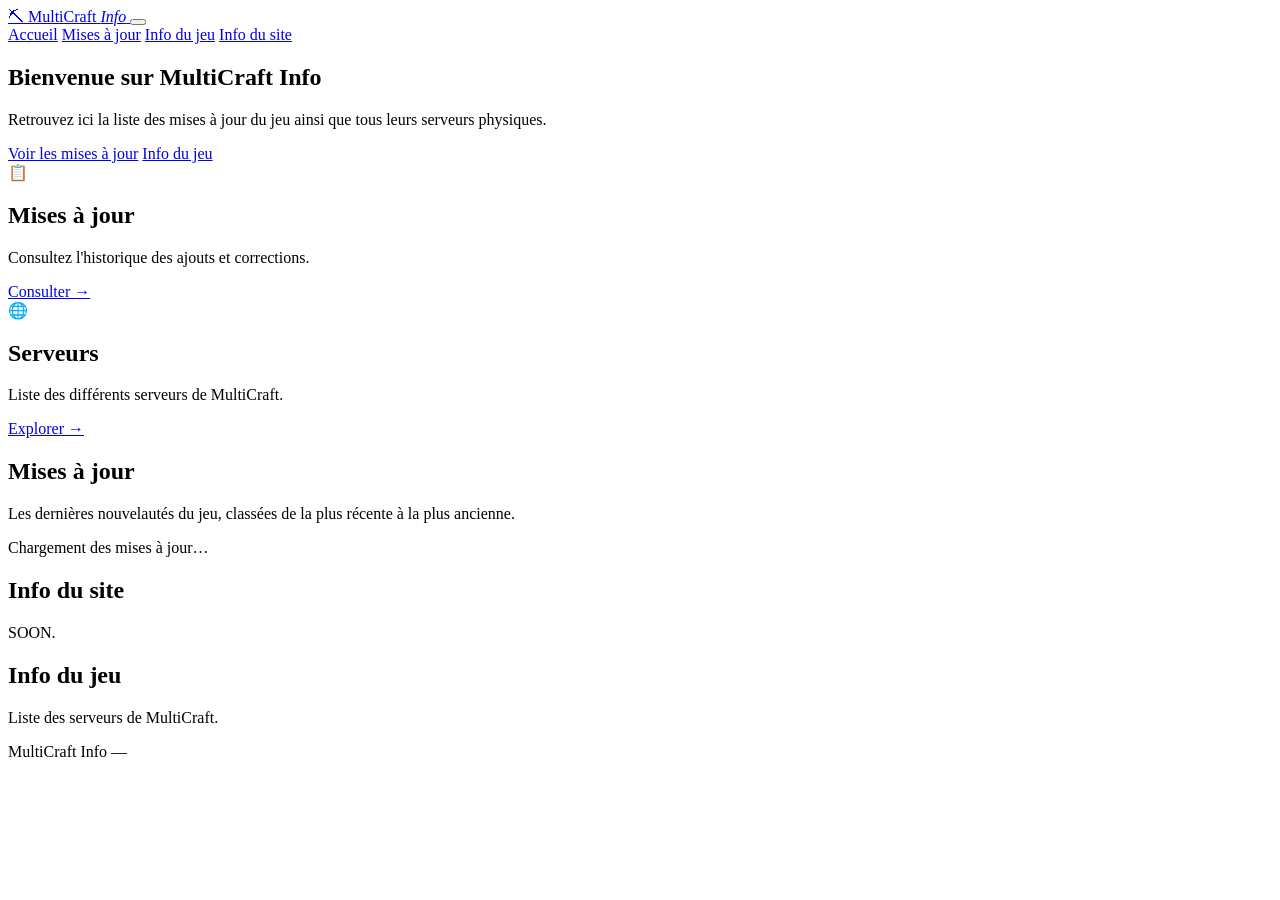
==== index.html @ 86af1c66 "Update index.html with new content and structure" ====
<!DOCTYPE html>
<html lang="fr">
<head>
  <meta charset="UTF-8">
  <meta name="viewport" content="width=device-width, initial-scale=1.0">
  <meta name="description" content="MultiCraft Info — Actualités, mises à jour et informations sur les serveurs MultiCraft.">
  <title>MultiCraft Info</title>
  <link rel="stylesheet" href="style.css">
</head>
<body>
  <div id="cursor-halo" aria-hidden="true"></div>
  <div class="grid-bg" aria-hidden="true"></div>

  <header class="site-header">
    <div class="header-inner">
      <a href="#accueil" class="logo" data-nav="accueil">
        <span class="logo-icon">⛏</span>
        <span class="logo-text">MultiCraft <em>Info</em></span>
      </a>
      <button class="nav-toggle" aria-label="Ouvrir le menu" aria-expanded="false">
        <span></span>
        <span></span>
        <span></span>
      </button>
      <nav class="main-nav">
        <a href="#accueil" class="nav-link active" data-nav="accueil">Accueil</a>
        <a href="#mises-a-jour" class="nav-link" data-nav="mises-a-jour">Mises à jour</a>
        <a href="#info-du-jeu" class="nav-link" data-nav="info-du-jeu">Info du jeu</a>
        <a href="#info-du-site" class="nav-link" data-nav="info-du-jeu">Info du site</a>
      </nav>
    </div>
  </header>

  <main id="app">
    <!-- Accueil -->
    <section id="page-accueil" class="page active">
      <div class="hero">
        <h1>Bienvenue sur <span class="gradient-text">MultiCraft Info</span></h1>
        <p class="hero-subtitle">
         Retrouvez ici la liste des mises à jour du jeu ainsi que tous leurs serveurs physiques.
        </p>
        <div class="hero-actions">
          <a href="#mises-a-jour" class="btn btn-primary" data-nav="mises-a-jour">Voir les mises à jour</a>
          <a href="#info-du-jeu" class="btn btn-ghost" data-nav="info-du-jeu">Info du jeu</a>
        </div>
      </div>

      <div class="cards-grid">
        <article class="info-card">
          <div class="card-icon">📋</div>
          <h2>Mises à jour</h2>
          <p>Consultez l'historique des ajouts et corrections.</p>
          <a href="#mises-a-jour" class="card-link" data-nav="mises-a-jour">Consulter →</a>
        </article>
        <article class="info-card">
          <div class="card-icon">🌐</div>
          <h2>Serveurs</h2>
          <p>Liste des différents serveurs de MultiCraft.</p>
          <a href="#info-du-jeu" class="card-link" data-nav="info-du-jeu">Explorer →</a>
        </article>
      </div>
    </section>

    <!-- Mises à jour -->
    <section id="page-mises-a-jour" class="page">
      <div class="page-header">
        <h1>Mises à jour</h1>
        <p>Les dernières nouvelautés du jeu, classées de la plus récente à la plus ancienne.</p>
      </div>
      <div id="updates-container" class="updates-list">
        <div class="loading-state">
          <div class="spinner"></div>
          <p>Chargement des mises à jour…</p>
        </div>
      </div>
    </section>

   <!-- Info du site -->
    <section id="page-info-du-site" class="page">
      <div class="page-header">
        <h1>Info du site</h1>
        <p>SOON.</p>
      </div>
      <div id="datacenters-container" class="datacenters-grid"></div>
    </section>

    <!-- Info du jeu -->
    <section id="page-info-du-jeu" class="page">
      <div class="page-header">
        <h1>Info du jeu</h1>
        <p>Liste des serveurs de MultiCraft.</p>
      </div>
      <div id="datacenters-container" class="datacenters-grid"></div>
    </section>
  </main>

  <footer class="site-footer">
    <p>MultiCraft Info — <span id="footer-year"></span></p>
  </footer>

  <script src="script.js"></script>
</body>
</html>
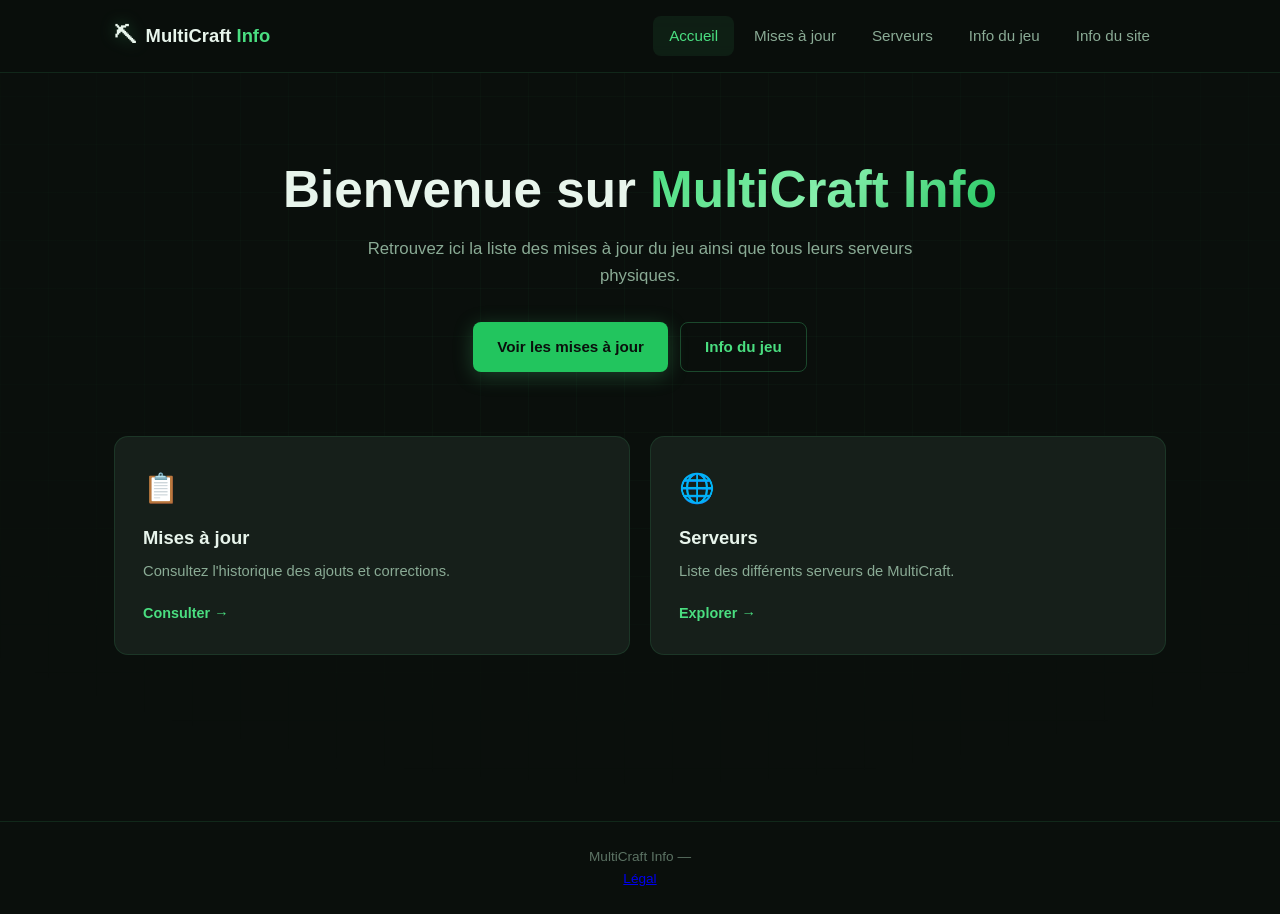
==== commit 43a04fcd: "Update index.html" ====
--- a/index.html
+++ b/index.html
@@ -1,12 +1,15 @@
 <!DOCTYPE html>
 <html lang="fr">
+
 <head>
   <meta charset="UTF-8">
   <meta name="viewport" content="width=device-width, initial-scale=1.0">
-  <meta name="description" content="MultiCraft Info — Actualités, mises à jour et informations sur les serveurs MultiCraft.">
+  <meta name="description"
+    content="MultiCraft Info — Actualités, mises à jour et informations sur les serveurs MultiCraft.">
   <title>MultiCraft Info</title>
   <link rel="stylesheet" href="style.css">
 </head>
+
 <body>
   <div id="cursor-halo" aria-hidden="true"></div>
   <div class="grid-bg" aria-hidden="true"></div>
@@ -25,8 +28,9 @@
       <nav class="main-nav">
         <a href="#accueil" class="nav-link active" data-nav="accueil">Accueil</a>
         <a href="#mises-a-jour" class="nav-link" data-nav="mises-a-jour">Mises à jour</a>
+        <a href="#serveurs" class="nav-link" data-nav="serveurs">Serveurs</a>
         <a href="#info-du-jeu" class="nav-link" data-nav="info-du-jeu">Info du jeu</a>
-        <a href="#info-du-site" class="nav-link" data-nav="info-du-jeu">Info du site</a>
+        <a href="#info-du-site" class="nav-link" data-nav="info-du-site">Info du site</a>
       </nav>
     </div>
   </header>
@@ -37,7 +41,7 @@
       <div class="hero">
         <h1>Bienvenue sur <span class="gradient-text">MultiCraft Info</span></h1>
         <p class="hero-subtitle">
-         Retrouvez ici la liste des mises à jour du jeu ainsi que tous leurs serveurs physiques.
+          Retrouvez ici la liste des mises à jour du jeu ainsi que tous leurs serveurs physiques.
         </p>
         <div class="hero-actions">
           <a href="#mises-a-jour" class="btn btn-primary" data-nav="mises-a-jour">Voir les mises à jour</a>
@@ -56,7 +60,7 @@
           <div class="card-icon">🌐</div>
           <h2>Serveurs</h2>
           <p>Liste des différents serveurs de MultiCraft.</p>
-          <a href="#info-du-jeu" class="card-link" data-nav="info-du-jeu">Explorer →</a>
+          <a href="#serveurs" class="card-link" data-nav="serveurs">Explorer →</a>
         </article>
       </div>
     </section>
@@ -65,7 +69,7 @@
     <section id="page-mises-a-jour" class="page">
       <div class="page-header">
         <h1>Mises à jour</h1>
-        <p>Les dernières nouvelautés du jeu, classées de la plus récente à la plus ancienne.</p>
+        <p>Les dernières nouveautés du jeu, classées de la plus récente à la plus ancienne.</p>
       </div>
       <div id="updates-container" class="updates-list">
         <div class="loading-state">
@@ -75,20 +79,62 @@
       </div>
     </section>
 
-   <!-- Info du site -->
+    <!-- Serveurs -->
+    <section id="page-serveurs" class="page">
+      <div class="page-header">
+        <h1>Serveurs</h1>
+        <p>Liste des serveurs en direct. Trouvez un serveur et rejoignez-le en un clic.</p>
+      </div>
+
+      <div class="servers-toolbar">
+        <label class="search-bar" for="server-search">
+          <span class="search-icon" aria-hidden="true">🔍</span>
+          <input type="search" id="server-search" placeholder="Rechercher un serveur…"
+            aria-label="Rechercher un serveur">
+        </label>
+
+        <!-- Filtres -->
+        <div class="filters-group">
+          <select id="sort-players" class="filter-select" aria-label="Trier par nombre de joueurs">
+            <option value="desc">Joueurs ↓</option>
+            <option value="asc">Joueurs ↑</option>
+          </select>
+
+          <select id="filter-country" class="filter-select" aria-label="Filtrer par pays">
+            <option value="all">🌍 Tous les pays</option>
+          </select>
+        </div>
+
+        <span id="servers-count" class="servers-count"></span>
+      </div>
+
+      <div id="servers-container" class="servers-grid">
+        <div class="loading-state">
+          <div class="spinner"></div>
+          <p>Chargement des serveurs…</p>
+        </div>
+      </div>
+    </section>
+
+    <!-- Info du site -->
     <section id="page-info-du-site" class="page">
       <div class="page-header">
         <h1>Info du site</h1>
-        <p>SOON.</p>
-      </div>
-      <div id="datacenters-container" class="datacenters-grid"></div>
+        <div class="info-site-content">
+          <p>Ce site web a été créé par <a href="https://github.com/NattMath22">Aurelmattnath</a> et <a
+              href="https://github.com/lulu76450">Lucas76</a>.</p>
+          <p>Le code source du site est disponible <a href="https://github.com/NattMath22/multicraft-info">ici</a>.</p>
+          <p>Nous ne sommes pas affiliés à MultiCraft</p>
+          <p>Version 1.0</p>
+        </div>
+      </div>
     </section>
 
     <!-- Info du jeu -->
     <section id="page-info-du-jeu" class="page">
       <div class="page-header">
         <h1>Info du jeu</h1>
-        <p>Liste des serveurs de MultiCraft.</p>
+        <p>Liste des serveurs physiques de MultiCraft.</p>
       </div>
       <div id="datacenters-container" class="datacenters-grid"></div>
     </section>
@@ -96,8 +142,62 @@
 
   <footer class="site-footer">
     <p>MultiCraft Info — <span id="footer-year"></span></p>
+    <a href="https://www.multicraft-info.netlify.app/legal.html">Légal</a>
   </footer>
 
+  <!-- Pop-up code d'invitation -->
+  <div id="server-modal" class="modal-overlay" hidden>
+    <div class="modal-box" role="dialog" aria-modal="true" aria-labelledby="modal-server-name">
+      <button type="button" class="modal-close" id="modal-close-btn" aria-label="Fermer">✕</button>
+      <p class="modal-eyebrow">Informations du serveur</p>
+      <h2 id="modal-server-name">Serveur</h2>
+
+      <!-- Conteneur pour les détails -->
+      <div class="modal-body">
+        <!-- Rempli dynamiquement par JavaScript -->
+      </div>
+
+      <p class="modal-label">Code d'invitation</p>
+      <div class="modal-code-row">
+        <code id="modal-code" class="modal-code"></code>
+        <button type="button" id="modal-copy-btn" class="btn btn-primary btn-copy">Copier</button>
+      </div>
+
+      <div class="modal-actions">
+        <button type="button" id="modal-share-btn" class="btn btn-ghost">🔗 Partager</button>
+        <button type="button" id="modal-close-btn-2" class="btn btn-ghost modal-close-bottom">Fermer</button>
+      </div>
+    </div>
+  </div>
+
+  <!-- Pop-up liste des joueurs -->
+  <div id="players-modal" class="modal-overlay" hidden>
+    <div class="modal-box players-modal-box" role="dialog" aria-modal="true" aria-labelledby="players-modal-title">
+      <button type="button" class="modal-close" id="players-modal-close-btn" aria-label="Fermer">✕</button>
+      <p class="modal-eyebrow">Joueurs connectés</p>
+      <h2 id="players-modal-title">Serveur</h2>
+      <span id="players-modal-count" class="players-modal-count"></span>
+
+      <label class="search-bar players-search-bar" for="players-search-input">
+        <span class="search-icon" aria-hidden="true">🔍</span>
+        <input type="search" id="players-search-input" placeholder="Rechercher un joueur…"
+          aria-label="Rechercher un joueur">
+      </label>
+
+      <div id="players-list-container" class="players-list-container">
+        <!-- Rempli dynamiquement par JavaScript -->
+      </div>
+
+      <div class="modal-actions">
+        <button type="button" id="players-modal-close-btn-2" class="btn btn-ghost modal-close-bottom">Fermer</button>
+      </div>
+    </div>
+  </div>
+
   <script src="script.js"></script>
+  <!-- 100% privacy-first analytics -->
+<script data-collect-dnt="true" async src="https://scripts.simpleanalyticscdn.com/latest.js"></script>
+
 </body>
+
 </html>
--- a/style.css
+++ b/style.css
@@ -0,0 +1,886 @@
+@font-face {
+  font-family: 'MultiCraftFont';
+  src: url('MultiCraftFont.ttf') format('truetype');
+  font-weight: normal;
+  font-style: normal;
+}
+
+:root {
+  --bg-deep: #0a0f0c;
+  --bg-surface: #111916;
+  --bg-card: #161f1a;
+  --bg-card-hover: #1a2620;
+  --border: rgba(74, 222, 128, 0.12);
+  --border-strong: rgba(74, 222, 128, 0.28);
+  --green: #4ade80;
+  --green-dim: #22c55e;
+  --green-glow: rgba(74, 222, 128, 0.35);
+  --green-muted: rgba(74, 222, 128, 0.55);
+  --text: #e8f5ec;
+  --text-muted: #8aab95;
+  --text-dim: #5c7364;
+  --radius: 14px;
+  --radius-sm: 8px;
+  --header-h: 72px;
+  --font: 'MultiCraftFont', sans-serif;
+  --mono: 'MultiCraftFont', monospace;
+  --transition: 0.3s cubic-bezier(0.4, 0, 0.2, 1);
+}
+
+*, *::before, *::after { box-sizing: border-box; margin: 0; padding: 0; }
+
+html {
+  scroll-behavior: smooth;
+  -webkit-font-smoothing: antialiased;
+}
+
+body {
+  font-family: var(--font);
+  background: var(--bg-deep);
+  color: var(--text);
+  min-height: 100vh;
+  line-height: 1.6;
+  overflow-x: hidden;
+}
+
+#cursor-halo {
+  position: fixed;
+  width: 100px;
+  height: 100px;
+  border-radius: 50%;
+  pointer-events: none;
+  z-index: 0;
+  background: radial-gradient(circle, var(--green-glow) 0%, transparent 70%);
+  transform: none;
+  opacity: 0;
+  transition: opacity 0.5s ease;
+  will-change: transform;
+}
+
+body.cursor-active #cursor-halo { opacity: 1; }
+
+.grid-bg {
+  position: fixed;
+  inset: 0;
+  z-index: 0;
+  background-image:
+    linear-gradient(rgba(74, 222, 128, 0.03) 1px, transparent 1px),
+    linear-gradient(90deg, rgba(74, 222, 128, 0.03) 1px, transparent 1px);
+  background-size: 48px 48px;
+  mask-image: radial-gradient(ellipse 80% 60% at 50% 30%, black 20%, transparent 100%);
+  pointer-events: none;
+}
+
+.site-header {
+  position: sticky;
+  top: 0;
+  z-index: 100;
+  background: rgba(10, 15, 12, 0.85);
+  backdrop-filter: blur(16px);
+  -webkit-backdrop-filter: blur(16px);
+  border-bottom: 1px solid var(--border);
+}
+
+.header-inner {
+  max-width: 1100px;
+  margin: 0 auto;
+  padding: 0 1.5rem;
+  height: var(--header-h);
+  display: flex;
+  align-items: center;
+  justify-content: space-between;
+  gap: 1rem;
+}
+
+.logo {
+  display: flex;
+  align-items: center;
+  gap: 0.6rem;
+  text-decoration: none;
+  color: var(--text);
+  font-weight: 600;
+  font-size: 1.15rem;
+  transition: color var(--transition);
+}
+
+.logo:hover { color: var(--green); }
+
+.logo-icon {
+  font-size: 1.4rem;
+  filter: drop-shadow(0 0 8px var(--green-glow));
+}
+
+.logo em {
+  font-style: normal;
+  color: var(--green);
+}
+
+.nav-toggle {
+  display: none;
+  flex-direction: column;
+  gap: 5px;
+  background: none;
+  border: 1px solid var(--border);
+  border-radius: var(--radius-sm);
+  padding: 0.55rem 0.6rem;
+  cursor: pointer;
+}
+
+.nav-toggle span {
+  display: block;
+  width: 22px;
+  height: 2px;
+  background: var(--green);
+  border-radius: 2px;
+  transition: var(--transition);
+}
+
+.main-nav {
+  display: flex;
+  gap: 0.25rem;
+}
+
+.nav-link {
+  padding: 0.5rem 1rem;
+  border-radius: var(--radius-sm);
+  text-decoration: none;
+  color: var(--text-muted);
+  font-weight: 500;
+  font-size: 0.95rem;
+  transition: color var(--transition), background var(--transition);
+}
+
+.nav-link:hover,
+.nav-link.active {
+  color: var(--green);
+  background: rgba(74, 222, 128, 0.08);
+}
+
+#app {
+  position: relative;
+  z-index: 1;
+  max-width: 1100px;
+  margin: 0 auto;
+  padding: 2.5rem 1.5rem 4rem;
+  min-height: calc(100vh - var(--header-h) - 80px);
+}
+
+.page {
+  display: none;
+  animation: fadeIn 0.45s ease forwards;
+}
+
+.page.active { display: block; }
+
+@keyframes fadeIn {
+  from { opacity: 0; transform: translateY(12px); }
+  to   { opacity: 1; transform: translateY(0); }
+}
+
+.hero {
+  text-align: center;
+  padding: 3rem 0 4rem;
+}
+
+.hero-badge {
+  display: inline-block;
+  padding: 0.35rem 1rem;
+  border-radius: 999px;
+  border: 1px solid var(--border-strong);
+  background: rgba(74, 222, 128, 0.06);
+  color: var(--green-muted);
+  font-size: 0.85rem;
+  font-weight: 500;
+  margin-bottom: 1.5rem;
+  letter-spacing: 0.02em;
+}
+
+.hero h1 {
+  font-size: clamp(2rem, 5vw, 3.2rem);
+  font-weight: 700;
+  line-height: 1.15;
+  margin-bottom: 1rem;
+}
+
+.gradient-text {
+  background: linear-gradient(135deg, var(--green) 0%, #86efac 50%, var(--green-dim) 100%);
+  -webkit-background-clip: text;
+  -webkit-text-fill-color: transparent;
+  background-clip: text;
+}
+
+.hero-subtitle {
+  max-width: 560px;
+  margin: 0 auto 2rem;
+  color: var(--text-muted);
+  font-size: 1.05rem;
+}
+
+.hero-actions {
+  display: flex;
+  gap: 0.75rem;
+  justify-content: center;
+  flex-wrap: wrap;
+}
+
+.btn {
+  display: inline-flex;
+  align-items: center;
+  padding: 0.75rem 1.5rem;
+  border-radius: var(--radius-sm);
+  font-family: var(--font);
+  font-weight: 600;
+  font-size: 0.95rem;
+  text-decoration: none;
+  cursor: pointer;
+  border: none;
+  transition: transform var(--transition), box-shadow var(--transition), background var(--transition);
+}
+
+.btn:hover { transform: translateY(-2px); }
+
+.btn-primary {
+  background: var(--green-dim);
+  color: var(--bg-deep);
+  box-shadow: 0 4px 20px rgba(74, 222, 128, 0.25);
+}
+
+.btn-primary:hover {
+  background: var(--green);
+  box-shadow: 0 6px 28px rgba(74, 222, 128, 0.35);
+}
+
+.btn-ghost {
+  background: transparent;
+  color: var(--green);
+  border: 1px solid var(--border-strong);
+}
+
+.btn-ghost:hover { background: rgba(74, 222, 128, 0.08); }
+
+.cards-grid {
+  display: grid;
+  grid-template-columns: repeat(auto-fit, minmax(260px, 1fr));
+  gap: 1.25rem;
+}
+
+.info-card {
+  background: var(--bg-card);
+  border: 1px solid var(--border);
+  border-radius: var(--radius);
+  padding: 1.75rem;
+  transition: border-color var(--transition), transform var(--transition), background var(--transition);
+}
+
+.info-card:hover {
+  border-color: var(--border-strong);
+  background: var(--bg-card-hover);
+  transform: translateY(-4px);
+}
+
+.card-icon {
+  font-size: 1.8rem;
+  margin-bottom: 0.75rem;
+}
+
+.info-card h2 {
+  font-size: 1.15rem;
+  margin-bottom: 0.5rem;
+}
+
+.info-card p {
+  color: var(--text-muted);
+  font-size: 0.92rem;
+  margin-bottom: 1rem;
+}
+
+.card-link {
+  color: var(--green);
+  text-decoration: none;
+  font-weight: 600;
+  font-size: 0.9rem;
+  transition: color var(--transition);
+}
+
+.card-link:hover { color: #86efac; }
+.card-link.muted { color: var(--text-dim); cursor: default; }
+
+.page-header { margin-bottom: 2.5rem; }
+
+.page-header h1 {
+  font-size: clamp(1.8rem, 4vw, 2.4rem);
+  margin-bottom: 0.5rem;
+}
+
+.page-header p {
+  color: var(--text-muted);
+  font-size: 1.05rem;
+}
+
+.updates-list {
+  display: flex;
+  flex-direction: column;
+  gap: 2rem;
+}
+
+.update-post {
+  background: var(--bg-card);
+  border: 1px solid var(--border);
+  border-radius: var(--radius);
+  overflow: hidden;
+  transition: border-color var(--transition);
+}
+
+.update-post:hover { border-color: var(--border-strong); }
+
+.update-header { padding: 1.5rem 1.75rem 0; }
+
+.update-date {
+  font-family: var(--mono);
+  font-size: 0.8rem;
+  color: var(--green-muted);
+  letter-spacing: 0.04em;
+  text-transform: uppercase;
+}
+
+.update-title {
+  font-size: 1.5rem;
+  font-weight: 600;
+  margin: 0.4rem 0 0;
+  line-height: 1.3;
+}
+
+.update-body {
+  padding: 1.25rem 1.75rem;
+  color: var(--text-muted);
+  line-height: 1.75;
+}
+
+.update-body h2,
+.update-body h3 {
+  color: var(--text);
+  margin: 1.5rem 0 0.75rem;
+}
+
+.update-body h2 { font-size: 1.2rem; }
+.update-body h3 { font-size: 1.05rem; }
+
+.update-body p { margin-bottom: 1rem; }
+
+.update-body ul,
+.update-body ol {
+  margin: 0 0 1rem 1.5rem;
+}
+
+.update-body li { margin-bottom: 0.35rem; }
+
+.update-body a {
+  color: var(--green);
+  text-decoration: underline;
+  text-underline-offset: 3px;
+}
+
+.update-body code {
+  font-family: var(--mono);
+  font-size: 0.85em;
+  background: rgba(74, 222, 128, 0.1);
+  padding: 0.15em 0.45em;
+  border-radius: 4px;
+  color: var(--green);
+}
+
+.update-body pre {
+  background: var(--bg-surface);
+  border: 1px solid var(--border);
+  border-radius: var(--radius-sm);
+  padding: 1rem;
+  overflow-x: auto;
+  margin-bottom: 1rem;
+}
+
+.update-body pre code {
+  background: none;
+  padding: 0;
+}
+
+.update-body blockquote {
+  border-left: 3px solid var(--green-dim);
+  padding-left: 1rem;
+  margin: 1rem 0;
+  color: var(--text-dim);
+  font-style: italic;
+}
+
+.update-body hr {
+  border: none;
+  border-top: 1px solid var(--border);
+  margin: 1.5rem 0;
+}
+
+.update-images {
+  padding: 0 1.75rem 1.75rem;
+  display: grid;
+  grid-template-columns: repeat(auto-fit, minmax(220px, 1fr));
+  gap: 1rem;
+}
+
+.update-images img {
+  width: 100%;
+  border-radius: var(--radius-sm);
+  border: 1px solid var(--border);
+  object-fit: cover;
+  transition: transform var(--transition), box-shadow var(--transition);
+  cursor: zoom-in;
+}
+
+.update-images img:hover {
+  transform: scale(1.02);
+  box-shadow: 0 8px 32px rgba(0, 0, 0, 0.4);
+}
+
+.loading-state,
+.empty-state,
+.error-state {
+  text-align: center;
+  padding: 3rem 1rem;
+  color: var(--text-muted);
+}
+
+.spinner {
+  width: 36px;
+  height: 36px;
+  border: 3px solid var(--border);
+  border-top-color: var(--green);
+  border-radius: 50%;
+  margin: 0 auto 1rem;
+  animation: spin 0.8s linear infinite;
+}
+
+@keyframes spin { to { transform: rotate(360deg); } }
+
+.datacenters-grid {
+  display: grid;
+  grid-template-columns: repeat(auto-fill, minmax(300px, 1fr));
+  gap: 1.25rem;
+}
+
+.dc-card {
+  background: var(--bg-card);
+  border: 1px solid var(--border);
+  border-radius: var(--radius);
+  padding: 1.5rem;
+  transition: border-color var(--transition), transform var(--transition);
+  animation: slideUp 0.5s ease backwards;
+}
+
+.dc-card:hover {
+  border-color: var(--border-strong);
+  transform: translateY(-3px);
+}
+
+@keyframes slideUp {
+  from { opacity: 0; transform: translateY(16px); }
+  to   { opacity: 1; transform: translateY(0); }
+}
+
+.dc-card:nth-child(1) { animation-delay: 0.05s; }
+.dc-card:nth-child(2) { animation-delay: 0.1s; }
+.dc-card:nth-child(3) { animation-delay: 0.15s; }
+.dc-card:nth-child(4) { animation-delay: 0.2s; }
+.dc-card:nth-child(5) { animation-delay: 0.25s; }
+.dc-card:nth-child(6) { animation-delay: 0.3s; }
+.dc-card:nth-child(7) { animation-delay: 0.35s; }
+.dc-card:nth-child(8) { animation-delay: 0.4s; }
+.dc-card:nth-child(9) { animation-delay: 0.45s; }
+
+.dc-header {
+  display: flex;
+  align-items: center;
+  justify-content: space-between;
+  margin-bottom: 1rem;
+}
+
+.dc-name {
+  font-family: var(--mono);
+  font-size: 0.95rem;
+  color: var(--green);
+  font-weight: 600;
+}
+
+.dc-status {
+  font-size: 0.75rem;
+  padding: 0.2rem 0.6rem;
+  border-radius: 999px;
+  background: rgba(74, 222, 128, 0.12);
+  color: var(--green);
+  font-weight: 600;
+}
+
+.dc-details {
+  display: flex;
+  flex-direction: column;
+  gap: 0.5rem;
+}
+
+.dc-row {
+  display: flex;
+  gap: 0.5rem;
+  font-size: 0.9rem;
+}
+
+.dc-label {
+  color: var(--text-dim);
+  min-width: 90px;
+  flex-shrink: 0;
+}
+
+.dc-value { color: var(--text-muted); }
+
+.servers-toolbar {
+  display: flex;
+  align-items: center;
+  gap: 1rem;
+  margin-bottom: 1.75rem;
+  flex-wrap: wrap;
+}
+
+.search-bar {
+  flex: 1;
+  min-width: 220px;
+  display: flex;
+  align-items: center;
+  gap: 0.65rem;
+  background: var(--bg-card);
+  border: 1px solid var(--border);
+  border-radius: 999px;
+  padding: 0.7rem 1.15rem;
+  transition: border-color var(--transition), box-shadow var(--transition);
+}
+
+.search-bar:focus-within {
+  border-color: var(--border-strong);
+  box-shadow: 0 0 0 3px rgba(74, 222, 128, 0.1);
+}
+
+.search-icon { font-size: 0.95rem; opacity: 0.7; }
+
+.search-bar input {
+  flex: 1;
+  border: none;
+  outline: none;
+  background: none;
+  color: var(--text);
+  font-family: var(--font);
+  font-size: 0.95rem;
+}
+
+.search-bar input::placeholder { color: var(--text-dim); }
+
+.servers-count {
+  color: var(--text-dim);
+  font-size: 0.85rem;
+  white-space: nowrap;
+}
+
+.servers-grid {
+  display: grid;
+  grid-template-columns: repeat(auto-fill, minmax(280px, 1fr));
+  gap: 1.25rem;
+  align-items: stretch;
+}
+
+.server-card {
+  background: var(--bg-card);
+  border: 1px solid var(--border);
+  border-radius: var(--radius);
+  padding: 1.5rem;
+  display: flex;
+  flex-direction: column;
+  min-height: 270px;
+  transition: border-color var(--transition), transform var(--transition), background var(--transition);
+  animation: slideUp 0.45s ease backwards;
+}
+
+.server-card:hover {
+  border-color: var(--border-strong);
+  background: var(--bg-card-hover);
+  transform: translateY(-3px);
+}
+
+.server-card-head {
+  display: flex;
+  align-items: flex-start;
+  justify-content: space-between;
+  gap: 0.75rem;
+  margin-bottom: 0.85rem;
+}
+
+.server-name {
+  font-size: 1.05rem;
+  font-weight: 600;
+  line-height: 1.35;
+  display: -webkit-box;
+  -webkit-line-clamp: 2;
+  -webkit-box-orient: vertical;
+  overflow: hidden;
+}
+
+.server-players {
+  display: flex;
+  align-items: center;
+  gap: 0.4rem;
+  flex-shrink: 0;
+  background: rgba(74, 222, 128, 0.1);
+  color: var(--green);
+  font-family: var(--mono);
+  font-size: 0.78rem;
+  font-weight: 600;
+  padding: 0.3rem 0.65rem;
+  border-radius: 999px;
+  white-space: nowrap;
+}
+
+.server-players .dot {
+  width: 7px;
+  height: 7px;
+  border-radius: 50%;
+  background: var(--green);
+  box-shadow: 0 0 6px var(--green-glow);
+}
+
+.server-players.offline { background: rgba(248, 113, 113, 0.1); color: #f87171; }
+.server-players.offline .dot { background: #f87171; box-shadow: none; }
+
+.server-desc {
+  color: var(--text-muted);
+  font-size: 0.88rem;
+  line-height: 1.6;
+  white-space: pre-line;
+  flex: 1;
+  overflow: hidden;
+  display: -webkit-box;
+  -webkit-line-clamp: 6;
+  -webkit-box-orient: vertical;
+  margin-bottom: 1.25rem;
+}
+
+.server-actions {
+  display: flex;
+  gap: 0.6rem;
+  margin-top: auto;
+}
+
+.server-actions .btn {
+  flex: 1;
+  justify-content: center;
+  padding: 0.65rem 1rem;
+  font-size: 0.85rem;
+  white-space: nowrap;
+}
+
+.btn-discord {
+  background: #5865f2;
+  color: #fff;
+}
+
+.btn-discord:hover {
+  background: #4752c4;
+  box-shadow: 0 6px 20px rgba(88, 101, 242, 0.35);
+}
+
+.server-card:nth-child(1) { animation-delay: 0.05s; }
+.server-card:nth-child(2) { animation-delay: 0.1s; }
+.server-card:nth-child(3) { animation-delay: 0.15s; }
+.server-card:nth-child(4) { animation-delay: 0.2s; }
+.server-card:nth-child(5) { animation-delay: 0.25s; }
+.server-card:nth-child(6) { animation-delay: 0.3s; }
+.server-card:nth-child(7) { animation-delay: 0.35s; }
+.server-card:nth-child(8) { animation-delay: 0.4s; }
+.server-card:nth-child(9) { animation-delay: 0.45s; }
+
+.modal-overlay {
+  position: fixed;
+  inset: 0;
+  z-index: 300;
+  background: rgba(5, 8, 6, 0.78);
+  backdrop-filter: blur(6px);
+  display: flex;
+  align-items: center;
+  justify-content: center;
+  padding: 1.25rem;
+  animation: fadeIn 0.25s ease;
+}
+
+.modal-overlay[hidden] { display: none; }
+
+.modal-box {
+  position: relative;
+  width: 100%;
+  max-width: 380px;
+  background: var(--bg-card);
+  border: 1px solid var(--border-strong);
+  border-radius: var(--radius);
+  padding: 2rem 1.75rem 1.75rem;
+  box-shadow: 0 20px 60px rgba(0, 0, 0, 0.5);
+  animation: slideUp 0.3s ease;
+}
+
+.modal-eyebrow {
+  color: var(--green-muted);
+  font-size: 0.78rem;
+  text-transform: uppercase;
+  letter-spacing: 0.06em;
+  margin-bottom: 0.35rem;
+}
+
+.modal-box h2 {
+  font-size: 1.3rem;
+  margin-bottom: 1.25rem;
+  padding-right: 1.5rem;
+}
+
+.modal-label {
+  color: var(--text-dim);
+  font-size: 0.82rem;
+  margin-bottom: 0.5rem;
+}
+
+.modal-code-row {
+  display: flex;
+  gap: 0.6rem;
+  margin-bottom: 1.5rem;
+}
+
+.modal-code {
+  flex: 1;
+  font-family: var(--mono);
+  font-size: 1.15rem;
+  font-weight: 700;
+  letter-spacing: 0.08em;
+  color: var(--green);
+  background: var(--bg-surface);
+  border: 1px solid var(--border);
+  border-radius: var(--radius-sm);
+  padding: 0.7rem 1rem;
+  text-align: center;
+}
+
+.btn-copy { flex-shrink: 0; }
+
+.modal-close {
+  position: absolute;
+  top: 1.1rem;
+  right: 1.1rem;
+  width: 32px;
+  height: 32px;
+  border-radius: 50%;
+  border: 1px solid var(--border);
+  background: transparent;
+  color: var(--text-muted);
+  font-size: 0.95rem;
+  cursor: pointer;
+  transition: color var(--transition), border-color var(--transition);
+}
+
+.modal-close:hover {
+  color: var(--green);
+  border-color: var(--border-strong);
+}
+
+.modal-close-bottom { width: 100%; justify-content: center; }
+
+body.modal-open { overflow: hidden; }
+
+.site-footer {
+  position: relative;
+  z-index: 1;
+  text-align: center;
+  padding: 1.5rem;
+  border-top: 1px solid var(--border);
+  color: var(--text-dim);
+  font-size: 0.85rem;
+}
+
+.lightbox {
+  position: fixed;
+  inset: 0;
+  z-index: 200;
+  background: rgba(0, 0, 0, 0.92);
+  display: flex;
+  align-items: center;
+  justify-content: center;
+  padding: 1.5rem;
+  cursor: zoom-out;
+  animation: fadeIn 0.25s ease;
+}
+
+.lightbox img {
+  max-width: 95vw;
+  max-height: 90vh;
+  border-radius: var(--radius-sm);
+  box-shadow: 0 0 60px rgba(74, 222, 128, 0.15);
+}
+
+@media (max-width: 768px) {
+  .nav-toggle { display: flex; }
+
+  .main-nav {
+    position: fixed;
+    top: var(--header-h);
+    left: 0;
+    right: 0;
+    flex-direction: column;
+    background: rgba(10, 15, 12, 0.97);
+    backdrop-filter: blur(16px);
+    border-bottom: 1px solid var(--border);
+    padding: 1rem;
+    transform: translateY(-110%);
+    opacity: 0;
+    transition: transform var(--transition), opacity var(--transition);
+    pointer-events: none;
+  }
+
+  .main-nav.open {
+    transform: translateY(0);
+    opacity: 1;
+    pointer-events: auto;
+  }
+
+  .nav-link {
+    padding: 0.85rem 1rem;
+    font-size: 1rem;
+  }
+
+  .nav-toggle.open span:nth-child(1) { transform: rotate(45deg) translate(5px, 5px); }
+  .nav-toggle.open span:nth-child(2) { opacity: 0; }
+  .nav-toggle.open span:nth-child(3) { transform: rotate(-45deg) translate(5px, -5px); }
+
+  .hero { padding: 2rem 0 3rem; }
+  #app { padding: 1.5rem 1rem 3rem; }
+
+  .update-header,
+  .update-body { padding-left: 1.25rem; padding-right: 1.25rem; }
+
+  .update-images { padding: 0 1.25rem 1.25rem; }
+
+  .datacenters-grid { grid-template-columns: 1fr; }
+
+  .servers-toolbar { flex-direction: column; align-items: stretch; }
+  .servers-count { text-align: right; }
+  .servers-grid { grid-template-columns: 1fr; }
+  .server-actions { flex-direction: column; }
+  .modal-code-row { flex-direction: column; }
+  .btn-copy { width: 100%; }
+}
+
+@media (hover: none), (pointer: coarse) {
+  #cursor-halo { display: none; }
+}
+
+@media (prefers-reduced-motion: reduce) {
+  *, *::before, *::after {
+    animation-duration: 0.01ms !important;
+    transition-duration: 0.01ms !important;
+  }
+  #cursor-halo { display: none; }
+  }
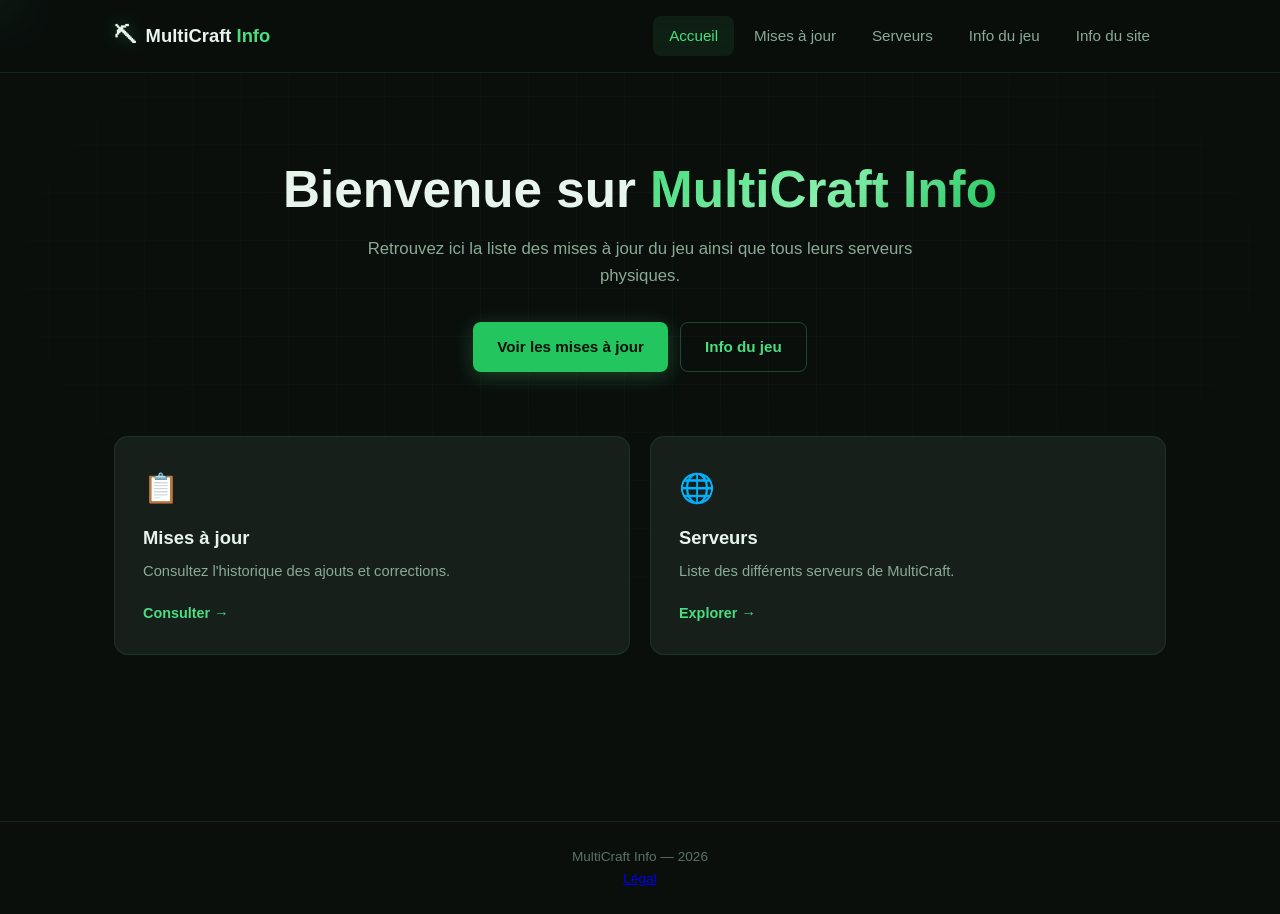
==== commit f1c75dd0: "Add files via upload" ====
--- a/index.html
+++ b/index.html
@@ -142,7 +142,7 @@
 
   <footer class="site-footer">
     <p>MultiCraft Info — <span id="footer-year"></span></p>
-    <a href="https://www.multicraft-info.netlify.app/legal.html">Légal</a>
+    <a href="https://multicraft-info.netlify.app/legal.html">Légal</a>
   </footer>
 
   <!-- Pop-up code d'invitation -->
@@ -167,6 +167,9 @@
         <button type="button" id="modal-share-btn" class="btn btn-ghost">🔗 Partager</button>
         <button type="button" id="modal-close-btn-2" class="btn btn-ghost modal-close-bottom">Fermer</button>
       </div>
+
+      <!-- Section avis communauté -->
+      <div id="modal-reviews-section" class="modal-reviews-section"></div>
     </div>
   </div>
 
--- a/style.css
+++ b/style.css
@@ -27,7 +27,13 @@
   --transition: 0.3s cubic-bezier(0.4, 0, 0.2, 1);
 }
 
-*, *::before, *::after { box-sizing: border-box; margin: 0; padding: 0; }
+*,
+*::before,
+*::after {
+  box-sizing: border-box;
+  margin: 0;
+  padding: 0;
+}
 
 html {
   scroll-behavior: smooth;
@@ -57,7 +63,9 @@
   will-change: transform;
 }
 
-body.cursor-active #cursor-halo { opacity: 1; }
+body.cursor-active #cursor-halo {
+  opacity: 1;
+}
 
 .grid-bg {
   position: fixed;
@@ -101,9 +109,12 @@
   font-weight: 600;
   font-size: 1.15rem;
   transition: color var(--transition);
-}
-
-.logo:hover { color: var(--green); }
+  flex-shrink: 0;
+}
+
+.logo:hover {
+  color: var(--green);
+}
 
 .logo-icon {
   font-size: 1.4rem;
@@ -148,6 +159,7 @@
   font-weight: 500;
   font-size: 0.95rem;
   transition: color var(--transition), background var(--transition);
+  white-space: nowrap;
 }
 
 .nav-link:hover,
@@ -170,11 +182,20 @@
   animation: fadeIn 0.45s ease forwards;
 }
 
-.page.active { display: block; }
+.page.active {
+  display: block;
+}
 
 @keyframes fadeIn {
-  from { opacity: 0; transform: translateY(12px); }
-  to   { opacity: 1; transform: translateY(0); }
+  from {
+    opacity: 0;
+    transform: translateY(12px);
+  }
+
+  to {
+    opacity: 1;
+    transform: translateY(0);
+  }
 }
 
 .hero {
@@ -226,6 +247,7 @@
 .btn {
   display: inline-flex;
   align-items: center;
+  justify-content: center;
   padding: 0.75rem 1.5rem;
   border-radius: var(--radius-sm);
   font-family: var(--font);
@@ -235,9 +257,12 @@
   cursor: pointer;
   border: none;
   transition: transform var(--transition), box-shadow var(--transition), background var(--transition);
-}
-
-.btn:hover { transform: translateY(-2px); }
+  text-align: center;
+}
+
+.btn:hover {
+  transform: translateY(-2px);
+}
 
 .btn-primary {
   background: var(--green-dim);
@@ -256,7 +281,9 @@
   border: 1px solid var(--border-strong);
 }
 
-.btn-ghost:hover { background: rgba(74, 222, 128, 0.08); }
+.btn-ghost:hover {
+  background: rgba(74, 222, 128, 0.08);
+}
 
 .cards-grid {
   display: grid;
@@ -302,10 +329,18 @@
   transition: color var(--transition);
 }
 
-.card-link:hover { color: #86efac; }
-.card-link.muted { color: var(--text-dim); cursor: default; }
-
-.page-header { margin-bottom: 2.5rem; }
+.card-link:hover {
+  color: #86efac;
+}
+
+.card-link.muted {
+  color: var(--text-dim);
+  cursor: default;
+}
+
+.page-header {
+  margin-bottom: 2.5rem;
+}
 
 .page-header h1 {
   font-size: clamp(1.8rem, 4vw, 2.4rem);
@@ -315,6 +350,32 @@
 .page-header p {
   color: var(--text-muted);
   font-size: 1.05rem;
+}
+
+.info-site-content {
+  max-width: 600px;
+  margin: 0 auto;
+  text-align: center;
+  background: var(--bg-card);
+  border: 1px solid var(--border);
+  border-radius: var(--radius);
+  padding: 2rem;
+}
+
+.info-site-content p {
+  color: var(--text-muted);
+  font-size: 1.05rem;
+  margin-bottom: 0.75rem;
+}
+
+.info-site-content a {
+  color: var(--green);
+  text-decoration: underline;
+  text-underline-offset: 3px;
+}
+
+.info-site-content a:hover {
+  color: #86efac;
 }
 
 .updates-list {
@@ -331,9 +392,13 @@
   transition: border-color var(--transition);
 }
 
-.update-post:hover { border-color: var(--border-strong); }
-
-.update-header { padding: 1.5rem 1.75rem 0; }
+.update-post:hover {
+  border-color: var(--border-strong);
+}
+
+.update-header {
+  padding: 1.5rem 1.75rem 0;
+}
 
 .update-date {
   font-family: var(--mono);
@@ -354,6 +419,8 @@
   padding: 1.25rem 1.75rem;
   color: var(--text-muted);
   line-height: 1.75;
+  overflow-wrap: break-word;
+  word-wrap: break-word;
 }
 
 .update-body h2,
@@ -362,22 +429,32 @@
   margin: 1.5rem 0 0.75rem;
 }
 
-.update-body h2 { font-size: 1.2rem; }
-.update-body h3 { font-size: 1.05rem; }
-
-.update-body p { margin-bottom: 1rem; }
+.update-body h2 {
+  font-size: 1.2rem;
+}
+
+.update-body h3 {
+  font-size: 1.05rem;
+}
+
+.update-body p {
+  margin-bottom: 1rem;
+}
 
 .update-body ul,
 .update-body ol {
   margin: 0 0 1rem 1.5rem;
 }
 
-.update-body li { margin-bottom: 0.35rem; }
+.update-body li {
+  margin-bottom: 0.35rem;
+}
 
 .update-body a {
   color: var(--green);
   text-decoration: underline;
   text-underline-offset: 3px;
+  word-break: break-word;
 }
 
 .update-body code {
@@ -387,6 +464,7 @@
   padding: 0.15em 0.45em;
   border-radius: 4px;
   color: var(--green);
+  word-break: break-word;
 }
 
 .update-body pre {
@@ -396,11 +474,14 @@
   padding: 1rem;
   overflow-x: auto;
   margin-bottom: 1rem;
+  max-width: 100%;
 }
 
 .update-body pre code {
   background: none;
   padding: 0;
+  white-space: pre-wrap;
+  word-break: break-word;
 }
 
 .update-body blockquote {
@@ -426,6 +507,7 @@
 
 .update-images img {
   width: 100%;
+  height: auto;
   border-radius: var(--radius-sm);
   border: 1px solid var(--border);
   object-fit: cover;
@@ -456,11 +538,15 @@
   animation: spin 0.8s linear infinite;
 }
 
-@keyframes spin { to { transform: rotate(360deg); } }
+@keyframes spin {
+  to {
+    transform: rotate(360deg);
+  }
+}
 
 .datacenters-grid {
   display: grid;
-  grid-template-columns: repeat(auto-fill, minmax(300px, 1fr));
+  grid-template-columns: repeat(auto-fill, minmax(280px, 1fr));
   gap: 1.25rem;
 }
 
@@ -479,25 +565,60 @@
 }
 
 @keyframes slideUp {
-  from { opacity: 0; transform: translateY(16px); }
-  to   { opacity: 1; transform: translateY(0); }
-}
-
-.dc-card:nth-child(1) { animation-delay: 0.05s; }
-.dc-card:nth-child(2) { animation-delay: 0.1s; }
-.dc-card:nth-child(3) { animation-delay: 0.15s; }
-.dc-card:nth-child(4) { animation-delay: 0.2s; }
-.dc-card:nth-child(5) { animation-delay: 0.25s; }
-.dc-card:nth-child(6) { animation-delay: 0.3s; }
-.dc-card:nth-child(7) { animation-delay: 0.35s; }
-.dc-card:nth-child(8) { animation-delay: 0.4s; }
-.dc-card:nth-child(9) { animation-delay: 0.45s; }
+  from {
+    opacity: 0;
+    transform: translateY(16px);
+  }
+
+  to {
+    opacity: 1;
+    transform: translateY(0);
+  }
+}
+
+.dc-card:nth-child(1) {
+  animation-delay: 0.05s;
+}
+
+.dc-card:nth-child(2) {
+  animation-delay: 0.1s;
+}
+
+.dc-card:nth-child(3) {
+  animation-delay: 0.15s;
+}
+
+.dc-card:nth-child(4) {
+  animation-delay: 0.2s;
+}
+
+.dc-card:nth-child(5) {
+  animation-delay: 0.25s;
+}
+
+.dc-card:nth-child(6) {
+  animation-delay: 0.3s;
+}
+
+.dc-card:nth-child(7) {
+  animation-delay: 0.35s;
+}
+
+.dc-card:nth-child(8) {
+  animation-delay: 0.4s;
+}
+
+.dc-card:nth-child(9) {
+  animation-delay: 0.45s;
+}
 
 .dc-header {
   display: flex;
   align-items: center;
   justify-content: space-between;
   margin-bottom: 1rem;
+  flex-wrap: wrap;
+  gap: 0.5rem;
 }
 
 .dc-name {
@@ -505,6 +626,7 @@
   font-size: 0.95rem;
   color: var(--green);
   font-weight: 600;
+  word-break: break-word;
 }
 
 .dc-status {
@@ -526,6 +648,7 @@
   display: flex;
   gap: 0.5rem;
   font-size: 0.9rem;
+  flex-wrap: wrap;
 }
 
 .dc-label {
@@ -534,7 +657,10 @@
   flex-shrink: 0;
 }
 
-.dc-value { color: var(--text-muted); }
+.dc-value {
+  color: var(--text-muted);
+  word-break: break-word;
+}
 
 .servers-toolbar {
   display: flex;
@@ -546,7 +672,7 @@
 
 .search-bar {
   flex: 1;
-  min-width: 220px;
+  min-width: 200px;
   display: flex;
   align-items: center;
   gap: 0.65rem;
@@ -562,7 +688,11 @@
   box-shadow: 0 0 0 3px rgba(74, 222, 128, 0.1);
 }
 
-.search-icon { font-size: 0.95rem; opacity: 0.7; }
+.search-icon {
+  font-size: 0.95rem;
+  opacity: 0.7;
+  flex-shrink: 0;
+}
 
 .search-bar input {
   flex: 1;
@@ -572,14 +702,18 @@
   color: var(--text);
   font-family: var(--font);
   font-size: 0.95rem;
-}
-
-.search-bar input::placeholder { color: var(--text-dim); }
+  min-width: 0;
+}
+
+.search-bar input::placeholder {
+  color: var(--text-dim);
+}
 
 .servers-count {
   color: var(--text-dim);
   font-size: 0.85rem;
   white-space: nowrap;
+  flex-shrink: 0;
 }
 
 .servers-grid {
@@ -612,7 +746,15 @@
   align-items: flex-start;
   justify-content: space-between;
   gap: 0.75rem;
-  margin-bottom: 0.85rem;
+  margin-bottom: 0.5rem;
+}
+
+.server-name-wrapper {
+  display: flex;
+  flex-direction: column;
+  gap: 0.15rem;
+  flex: 1;
+  min-width: 0;
 }
 
 .server-name {
@@ -623,6 +765,17 @@
   -webkit-line-clamp: 2;
   -webkit-box-orient: vertical;
   overflow: hidden;
+  word-break: break-word;
+}
+
+.server-location {
+  font-size: 0.7rem;
+  color: var(--text-dim);
+  display: -webkit-box;
+  -webkit-line-clamp: 1;
+  -webkit-box-orient: vertical;
+  overflow: hidden;
+  word-break: break-word;
 }
 
 .server-players {
@@ -648,8 +801,30 @@
   box-shadow: 0 0 6px var(--green-glow);
 }
 
-.server-players.offline { background: rgba(248, 113, 113, 0.1); color: #f87171; }
-.server-players.offline .dot { background: #f87171; box-shadow: none; }
+.server-players.offline {
+  background: rgba(248, 113, 113, 0.1);
+  color: #f87171;
+}
+
+.server-players.offline .dot {
+  background: #f87171;
+  box-shadow: none;
+}
+
+.server-admin {
+  font-size: 0.75rem;
+  color: var(--green-muted);
+  margin-bottom: 0.5rem;
+  padding: 0.15rem 0.5rem;
+  background: rgba(74, 222, 128, 0.06);
+  border-radius: 999px;
+  display: inline-block;
+  width: fit-content;
+  max-width: 100%;
+  overflow: hidden;
+  text-overflow: ellipsis;
+  white-space: nowrap;
+}
 
 .server-desc {
   color: var(--text-muted);
@@ -662,12 +837,14 @@
   -webkit-line-clamp: 6;
   -webkit-box-orient: vertical;
   margin-bottom: 1.25rem;
+  word-break: break-word;
 }
 
 .server-actions {
   display: flex;
   gap: 0.6rem;
   margin-top: auto;
+  flex-wrap: wrap;
 }
 
 .server-actions .btn {
@@ -676,6 +853,7 @@
   padding: 0.65rem 1rem;
   font-size: 0.85rem;
   white-space: nowrap;
+  min-width: 0;
 }
 
 .btn-discord {
@@ -688,15 +866,89 @@
   box-shadow: 0 6px 20px rgba(88, 101, 242, 0.35);
 }
 
-.server-card:nth-child(1) { animation-delay: 0.05s; }
-.server-card:nth-child(2) { animation-delay: 0.1s; }
-.server-card:nth-child(3) { animation-delay: 0.15s; }
-.server-card:nth-child(4) { animation-delay: 0.2s; }
-.server-card:nth-child(5) { animation-delay: 0.25s; }
-.server-card:nth-child(6) { animation-delay: 0.3s; }
-.server-card:nth-child(7) { animation-delay: 0.35s; }
-.server-card:nth-child(8) { animation-delay: 0.4s; }
-.server-card:nth-child(9) { animation-delay: 0.45s; }
+.btn-players {
+  background: rgba(56, 189, 248, 0.12);
+  color: #38bdf8;
+  border: 1px solid rgba(56, 189, 248, 0.35);
+}
+
+.btn-players:hover {
+  background: rgba(56, 189, 248, 0.22);
+  box-shadow: 0 6px 20px rgba(56, 189, 248, 0.25);
+}
+
+.server-card:nth-child(1) {
+  animation-delay: 0.05s;
+}
+
+.server-card:nth-child(2) {
+  animation-delay: 0.1s;
+}
+
+.server-card:nth-child(3) {
+  animation-delay: 0.15s;
+}
+
+.server-card:nth-child(4) {
+  animation-delay: 0.2s;
+}
+
+.server-card:nth-child(5) {
+  animation-delay: 0.25s;
+}
+
+.server-card:nth-child(6) {
+  animation-delay: 0.3s;
+}
+
+.server-card:nth-child(7) {
+  animation-delay: 0.35s;
+}
+
+.server-card:nth-child(8) {
+  animation-delay: 0.4s;
+}
+
+.server-card:nth-child(9) {
+  animation-delay: 0.45s;
+}
+
+/* Styles pour les filtres */
+.filters-group {
+  display: flex;
+  gap: 0.5rem;
+  flex-wrap: wrap;
+  align-items: center;
+}
+
+.filter-select {
+  background: var(--bg-card);
+  border: 1px solid var(--border);
+  border-radius: 999px;
+  padding: 0.6rem 1rem;
+  color: var(--text);
+  font-family: var(--font);
+  font-size: 0.85rem;
+  cursor: pointer;
+  outline: none;
+  transition: border-color var(--transition), box-shadow var(--transition);
+  min-width: 130px;
+  max-width: 100%;
+}
+
+.filter-select:hover {
+  border-color: var(--border-strong);
+}
+
+.filter-select:focus {
+  border-color: var(--border-strong);
+  box-shadow: 0 0 0 3px rgba(74, 222, 128, 0.1);
+}
+
+.filter-select option {
+  background: var(--bg-card);
+  color: var(--text);
+}
 
 .modal-overlay {
   position: fixed;
@@ -711,12 +963,16 @@
   animation: fadeIn 0.25s ease;
 }
 
-.modal-overlay[hidden] { display: none; }
+.modal-overlay[hidden] {
+  display: none;
+}
 
 .modal-box {
   position: relative;
   width: 100%;
-  max-width: 380px;
+  max-width: 480px;
+  max-height: 90vh;
+  overflow-y: auto;
   background: var(--bg-card);
   border: 1px solid var(--border-strong);
   border-radius: var(--radius);
@@ -737,6 +993,7 @@
   font-size: 1.3rem;
   margin-bottom: 1.25rem;
   padding-right: 1.5rem;
+  word-break: break-word;
 }
 
 .modal-label {
@@ -763,9 +1020,12 @@
   border-radius: var(--radius-sm);
   padding: 0.7rem 1rem;
   text-align: center;
-}
-
-.btn-copy { flex-shrink: 0; }
+  word-break: break-all;
+}
+
+.btn-copy {
+  flex-shrink: 0;
+}
 
 .modal-close {
   position: absolute;
@@ -780,6 +1040,9 @@
   font-size: 0.95rem;
   cursor: pointer;
   transition: color var(--transition), border-color var(--transition);
+  display: flex;
+  align-items: center;
+  justify-content: center;
 }
 
 .modal-close:hover {
@@ -787,9 +1050,14 @@
   border-color: var(--border-strong);
 }
 
-.modal-close-bottom { width: 100%; justify-content: center; }
-
-body.modal-open { overflow: hidden; }
+.modal-close-bottom {
+  width: 100%;
+  justify-content: center;
+}
+
+body.modal-open {
+  overflow: hidden;
+}
 
 .site-footer {
   position: relative;
@@ -819,10 +1087,266 @@
   max-height: 90vh;
   border-radius: var(--radius-sm);
   box-shadow: 0 0 60px rgba(74, 222, 128, 0.15);
-}
-
+  object-fit: contain;
+}
+
+/* Styles pour le modal détaillé */
+.modal-body {
+  margin: 0 0 1.5rem;
+  padding: 0;
+}
+
+.modal-details {
+  display: flex;
+  flex-direction: column;
+  gap: 1rem;
+}
+
+.modal-status {
+  display: inline-flex;
+  align-items: center;
+  gap: 0.5rem;
+  padding: 0.3rem 0.8rem;
+  border-radius: 999px;
+  font-size: 0.85rem;
+  font-weight: 600;
+  width: fit-content;
+}
+
+.modal-status.online {
+  background: rgba(74, 222, 128, 0.12);
+  color: var(--green);
+}
+
+.modal-status.offline {
+  background: rgba(248, 113, 113, 0.12);
+  color: #f87171;
+}
+
+.status-dot {
+  width: 8px;
+  height: 8px;
+  border-radius: 50%;
+  display: inline-block;
+}
+
+.modal-status.online .status-dot {
+  background: var(--green);
+  box-shadow: 0 0 8px var(--green-glow);
+}
+
+.modal-status.offline .status-dot {
+  background: #f87171;
+}
+
+.modal-description {
+  background: var(--bg-surface);
+  border-radius: var(--radius-sm);
+  padding: 1rem;
+  border: 1px solid var(--border);
+}
+
+.modal-description h3 {
+  font-size: 0.85rem;
+  color: var(--text-dim);
+  margin-bottom: 0.5rem;
+  text-transform: uppercase;
+  letter-spacing: 0.04em;
+}
+
+.modal-description p {
+  color: var(--text-muted);
+  font-size: 0.92rem;
+  line-height: 1.6;
+  margin: 0;
+  white-space: pre-line;
+  word-break: break-word;
+}
+
+.modal-info-grid {
+  display: grid;
+  grid-template-columns: 1fr 1fr;
+  gap: 0.75rem;
+}
+
+.modal-info-item {
+  background: var(--bg-surface);
+  border-radius: var(--radius-sm);
+  padding: 0.75rem;
+  border: 1px solid var(--border);
+  display: flex;
+  flex-direction: column;
+  gap: 0.25rem;
+}
+
+.modal-info-label {
+  font-size: 0.7rem;
+  color: var(--text-dim);
+  text-transform: uppercase;
+  letter-spacing: 0.04em;
+}
+
+.modal-info-value {
+  color: var(--text);
+  font-weight: 500;
+  font-size: 0.9rem;
+  word-break: break-all;
+}
+
+/* Styles pour la pop-up "Liste des joueurs" */
+.players-modal-box {
+  max-width: 440px;
+}
+
+.players-modal-count {
+  display: inline-flex;
+  align-items: center;
+  background: rgba(74, 222, 128, 0.08);
+  color: var(--green);
+  font-family: var(--mono);
+  font-size: 0.82rem;
+  font-weight: 600;
+  padding: 0.3rem 0.75rem;
+  border-radius: 999px;
+  margin-bottom: 1rem;
+  width: fit-content;
+}
+
+.players-search-bar {
+  margin-bottom: 1rem;
+  padding: 0.55rem 1rem;
+}
+
+.players-list-container {
+  display: flex;
+  flex-direction: column;
+  gap: 0.45rem;
+  max-height: 50vh;
+  overflow-y: auto;
+  margin-bottom: 1.25rem;
+  padding-right: 0.25rem;
+}
+
+.players-list-container::-webkit-scrollbar {
+  width: 6px;
+}
+
+.players-list-container::-webkit-scrollbar-track {
+  background: transparent;
+}
+
+.players-list-container::-webkit-scrollbar-thumb {
+  background: var(--border-strong);
+  border-radius: 999px;
+}
+
+.player-row {
+  display: flex;
+  align-items: center;
+  gap: 0.65rem;
+  background: var(--bg-surface);
+  border: 1px solid var(--border);
+  border-radius: var(--radius-sm);
+  padding: 0.6rem 0.8rem;
+  font-size: 0.92rem;
+  transition: border-color var(--transition);
+}
+
+.player-row:hover {
+  border-color: var(--border-strong);
+}
+
+.player-icon {
+  flex-shrink: 0;
+  font-size: 0.95rem;
+  line-height: 1;
+}
+
+.player-name {
+  color: var(--text);
+  word-break: break-word;
+  overflow-wrap: anywhere;
+  min-width: 0;
+  flex: 1;
+}
+
+.player-badge {
+  display: inline-flex;
+  align-items: center;
+  font-size: 0.72em;
+  font-weight: 700;
+  line-height: 1.4;
+  padding: 0.05em 0.4em;
+  border: 1px solid currentColor;
+  border-radius: 4px;
+  background: rgba(255, 255, 255, 0.06);
+  margin-right: 0.3em;
+  letter-spacing: 0.02em;
+  white-space: nowrap;
+}
+
+.modal-discord-link {
+  margin-top: 0.5rem;
+}
+
+.modal-discord-link .btn-discord {
+  width: 100%;
+  justify-content: center;
+}
+
+.modal-actions {
+  display: flex;
+  gap: 0.6rem;
+  margin-top: 0.5rem;
+}
+
+.modal-actions .btn {
+  flex: 1;
+  justify-content: center;
+}
+
+#modal-share-btn {
+  background: rgba(74, 222, 128, 0.08);
+  border: 1px solid var(--border);
+  color: var(--text-muted);
+}
+
+#modal-share-btn:hover {
+  background: rgba(74, 222, 128, 0.15);
+  border-color: var(--border-strong);
+  color: var(--green);
+}
+
+/* ── MEDIA QUERIES ── */
+
+/* Tablettes et petits écrans */
+@media (max-width: 1024px) {
+  .header-inner {
+    padding: 0 1rem;
+  }
+
+  #app {
+    padding: 2rem 1rem 3rem;
+  }
+
+  .hero {
+    padding: 2rem 0 3rem;
+  }
+
+  .servers-grid {
+    grid-template-columns: repeat(auto-fill, minmax(250px, 1fr));
+  }
+
+  .datacenters-grid {
+    grid-template-columns: repeat(auto-fill, minmax(250px, 1fr));
+  }
+}
+
+/* Mobiles */
 @media (max-width: 768px) {
-  .nav-toggle { display: flex; }
+  .nav-toggle {
+    display: flex;
+  }
 
   .main-nav {
     position: fixed;
@@ -838,6 +1362,8 @@
     opacity: 0;
     transition: transform var(--transition), opacity var(--transition);
     pointer-events: none;
+    max-height: calc(100vh - var(--header-h));
+    overflow-y: auto;
   }
 
   .main-nav.open {
@@ -849,38 +1375,635 @@
   .nav-link {
     padding: 0.85rem 1rem;
     font-size: 1rem;
-  }
-
-  .nav-toggle.open span:nth-child(1) { transform: rotate(45deg) translate(5px, 5px); }
-  .nav-toggle.open span:nth-child(2) { opacity: 0; }
-  .nav-toggle.open span:nth-child(3) { transform: rotate(-45deg) translate(5px, -5px); }
-
-  .hero { padding: 2rem 0 3rem; }
-  #app { padding: 1.5rem 1rem 3rem; }
-
-  .update-header,
-  .update-body { padding-left: 1.25rem; padding-right: 1.25rem; }
-
-  .update-images { padding: 0 1.25rem 1.25rem; }
-
-  .datacenters-grid { grid-template-columns: 1fr; }
-
-  .servers-toolbar { flex-direction: column; align-items: stretch; }
-  .servers-count { text-align: right; }
-  .servers-grid { grid-template-columns: 1fr; }
-  .server-actions { flex-direction: column; }
-  .modal-code-row { flex-direction: column; }
-  .btn-copy { width: 100%; }
-}
-
-@media (hover: none), (pointer: coarse) {
-  #cursor-halo { display: none; }
+    white-space: normal;
+  }
+
+  .nav-toggle.open span:nth-child(1) {
+    transform: rotate(45deg) translate(5px, 5px);
+  }
+
+  .nav-toggle.open span:nth-child(2) {
+    opacity: 0;
+  }
+
+  .nav-toggle.open span:nth-child(3) {
+    transform: rotate(-45deg) translate(5px, -5px);
+  }
+
+  .hero {
+    padding: 1.5rem 0 2.5rem;
+  }
+
+  .hero h1 {
+    font-size: clamp(1.8rem, 5vw, 2.5rem);
+  }
+
+  .hero-subtitle {
+    font-size: 0.95rem;
+    padding: 0 0.5rem;
+  }
+
+  .hero-actions {
+    flex-direction: column;
+    align-items: center;
+  }
+
+  .hero-actions .btn {
+    width: 100%;
+    max-width: 280px;
+  }
+
+  #app {
+    padding: 1.25rem 0.75rem 2.5rem;
+  }
+
+  .page-header h1 {
+    font-size: clamp(1.5rem, 4vw, 2rem);
+  }
+
+  .page-header p {
+    font-size: 0.95rem;
+  }
+
+  .update-header {
+    padding: 1rem 1.25rem 0;
+  }
+
+  .update-title {
+    font-size: 1.2rem;
+  }
+
+  .update-body {
+    padding: 0.75rem 1.25rem;
+    font-size: 0.9rem;
+  }
+
+  .update-body pre {
+    font-size: 0.8rem;
+    padding: 0.75rem;
+  }
+
+  .update-images {
+    padding: 0 1.25rem 1.25rem;
+    grid-template-columns: 1fr;
+  }
+
+  .servers-toolbar {
+    flex-direction: column;
+    align-items: stretch;
+    gap: 0.75rem;
+  }
+
+  .search-bar {
+    min-width: unset;
+  }
+
+  .filters-group {
+    width: 100%;
+    flex-direction: row;
+    gap: 0.5rem;
+  }
+
+  .filter-select {
+    flex: 1;
+    min-width: 0;
+    padding: 0.5rem 0.75rem;
+    font-size: 0.8rem;
+  }
+
+  .servers-count {
+    text-align: center;
+    font-size: 0.8rem;
+  }
+
+  .servers-grid {
+    grid-template-columns: 1fr;
+    gap: 1rem;
+  }
+
+  .server-card {
+    min-height: 200px;
+    padding: 1rem;
+  }
+
+  .server-name-wrapper {
+    max-width: calc(100% - 70px);
+  }
+
+  .server-name {
+    font-size: 0.95rem;
+  }
+
+  .server-players {
+    font-size: 0.7rem;
+    padding: 0.2rem 0.5rem;
+  }
+
+  .server-admin {
+    font-size: 0.7rem;
+  }
+
+  .server-desc {
+    font-size: 0.82rem;
+    -webkit-line-clamp: 4;
+  }
+
+  .server-actions {
+    flex-direction: column;
+    gap: 0.5rem;
+  }
+
+  .server-actions .btn {
+    width: 100%;
+    padding: 0.5rem;
+    font-size: 0.8rem;
+    white-space: normal;
+  }
+
+  .datacenters-grid {
+    grid-template-columns: 1fr;
+    gap: 1rem;
+  }
+
+  .dc-card {
+    padding: 1rem;
+  }
+
+  .dc-name {
+    font-size: 0.85rem;
+  }
+
+  .dc-row {
+    font-size: 0.82rem;
+  }
+
+  .dc-label {
+    min-width: 75px;
+  }
+
+  .modal-box {
+    max-width: 100%;
+    margin: 0 0.5rem;
+    padding: 1.5rem 1rem 1rem;
+    max-height: 95vh;
+  }
+
+  .modal-box h2 {
+    font-size: 1.1rem;
+    padding-right: 2rem;
+  }
+
+  .modal-code-row {
+    flex-direction: column;
+    gap: 0.5rem;
+  }
+
+  .btn-copy {
+    width: 100%;
+  }
+
+  .modal-info-grid {
+    grid-template-columns: 1fr;
+  }
+
+  .modal-actions {
+    flex-direction: column;
+  }
+
+  .modal-actions .btn {
+    width: 100%;
+  }
+
+  .modal-close {
+    top: 0.75rem;
+    right: 0.75rem;
+    width: 28px;
+    height: 28px;
+    font-size: 0.85rem;
+  }
+
+  .modal-description p {
+    font-size: 0.85rem;
+  }
+
+  .players-modal-box {
+    max-width: 100%;
+  }
+
+  .players-list-container {
+    max-height: 45vh;
+  }
+
+  .player-row {
+    padding: 0.5rem 0.65rem;
+    font-size: 0.85rem;
+  }
+
+  .info-site-content {
+    padding: 1.25rem;
+  }
+
+  .info-site-content p {
+    font-size: 0.95rem;
+  }
+
+  .cards-grid {
+    grid-template-columns: 1fr;
+    gap: 1rem;
+  }
+
+  .info-card {
+    padding: 1.25rem;
+  }
+
+  .info-card h2 {
+    font-size: 1rem;
+  }
+
+  .info-card p {
+    font-size: 0.85rem;
+  }
+
+  .lightbox {
+    padding: 0.5rem;
+  }
+
+  .lightbox img {
+    max-width: 100vw;
+    max-height: 85vh;
+  }
+}
+
+/* Très petits écrans */
+@media (max-width: 480px) {
+  .header-inner {
+    padding: 0 0.75rem;
+  }
+
+  .logo {
+    font-size: 0.95rem;
+    gap: 0.4rem;
+  }
+
+  .logo-icon {
+    font-size: 1.1rem;
+  }
+
+  .logo-text {
+    font-size: 0.85rem;
+  }
+
+  .nav-toggle {
+    padding: 0.4rem 0.5rem;
+  }
+
+  .nav-toggle span {
+    width: 18px;
+    height: 2px;
+  }
+
+  .filters-group {
+    flex-direction: column;
+    width: 100%;
+  }
+
+  .filter-select {
+    width: 100%;
+    min-width: unset;
+  }
+
+  .hero h1 {
+    font-size: clamp(1.5rem, 6vw, 2rem);
+  }
+
+  .hero-subtitle {
+    font-size: 0.85rem;
+  }
+
+  .btn {
+    padding: 0.6rem 1rem;
+    font-size: 0.85rem;
+  }
+
+  .update-title {
+    font-size: 1rem;
+  }
+
+  .update-body {
+    font-size: 0.82rem;
+    padding: 0.5rem 1rem;
+  }
+
+  .update-header {
+    padding: 0.75rem 1rem 0;
+  }
+
+  .server-card-head {
+    flex-wrap: wrap;
+  }
+
+  .server-name-wrapper {
+    max-width: 100%;
+    width: 100%;
+  }
+
+  .server-players {
+    align-self: flex-start;
+  }
+
+  .modal-box {
+    padding: 1rem 0.75rem 0.75rem;
+  }
+
+  .modal-box h2 {
+    font-size: 1rem;
+  }
+
+  .modal-code {
+    font-size: 0.95rem;
+    padding: 0.5rem;
+  }
+
+  .modal-info-value {
+    font-size: 0.8rem;
+  }
+}
+
+@media (hover: none),
+(pointer: coarse) {
+  #cursor-halo {
+    display: none;
+  }
 }
 
 @media (prefers-reduced-motion: reduce) {
-  *, *::before, *::after {
+
+  *,
+  *::before,
+  *::after {
     animation-duration: 0.01ms !important;
     transition-duration: 0.01ms !important;
   }
-  #cursor-halo { display: none; }
-  }
+
+  #cursor-halo {
+    display: none;
+  }
+  }
+
+/* ══════════════════════════════════════════════════════
+   Système d'avis — Supabase
+   ══════════════════════════════════════════════════════ */
+
+.modal-reviews-section { margin-top: 0.25rem; }
+
+.reviews-divider {
+  height: 1px;
+  background: var(--border);
+  margin: 1.5rem 0 1.25rem;
+}
+
+.reviews-header {
+  display: flex;
+  align-items: center;
+  justify-content: space-between;
+  gap: 0.75rem;
+  margin-bottom: 0.85rem;
+  flex-wrap: wrap;
+}
+
+.reviews-title {
+  font-size: 1rem;
+  font-weight: 600;
+  margin: 0;
+}
+
+.reviews-avg-badge {
+  display: inline-flex;
+  align-items: center;
+  gap: 0.3rem;
+  background: rgba(251, 191, 36, 0.1);
+  border: 1px solid rgba(251, 191, 36, 0.25);
+  border-radius: 999px;
+  padding: 0.2rem 0.65rem;
+  font-size: 0.82rem;
+  font-weight: 700;
+  color: #fbbf24;
+}
+
+.reviews-count {
+  font-size: 0.75rem;
+  font-weight: 400;
+  color: var(--text-dim);
+}
+
+.reviews-no-badge {
+  font-size: 0.78rem;
+  color: var(--text-dim);
+}
+
+/* Liste */
+.reviews-list {
+  display: flex;
+  flex-direction: column;
+  gap: 0.55rem;
+  margin-bottom: 1.1rem;
+  max-height: 220px;
+  overflow-y: auto;
+  padding-right: 2px;
+}
+
+.reviews-list::-webkit-scrollbar { width: 4px; }
+.reviews-list::-webkit-scrollbar-track { background: transparent; }
+.reviews-list::-webkit-scrollbar-thumb { background: var(--border-strong); border-radius: 4px; }
+
+.reviews-spinner {
+  display: flex;
+  justify-content: center;
+  padding: 1.25rem 0;
+}
+
+.reviews-spinner .spinner {
+  width: 24px;
+  height: 24px;
+  border-width: 2px;
+}
+
+.reviews-empty {
+  font-size: 0.85rem;
+  color: var(--text-dim);
+  font-style: italic;
+  text-align: center;
+  padding: 0.75rem 0;
+  margin: 0;
+}
+
+/* Carte avis */
+.review-card {
+  background: var(--bg-surface);
+  border: 1px solid var(--border);
+  border-radius: var(--radius-sm);
+  padding: 0.7rem 0.9rem;
+  transition: border-color var(--transition);
+}
+
+.review-card:hover { border-color: var(--border-strong); }
+
+.review-header {
+  display: flex;
+  align-items: center;
+  gap: 0.5rem;
+  margin-bottom: 0.3rem;
+  flex-wrap: wrap;
+}
+
+.review-stars { display: inline-flex; gap: 1px; }
+
+.review-star { font-size: 0.82rem; color: var(--border-strong); line-height: 1; }
+.review-star.filled { color: #fbbf24; }
+
+.review-pseudo { font-size: 0.8rem; font-weight: 600; color: var(--green-muted); }
+
+.review-date {
+  font-size: 0.73rem;
+  color: var(--text-dim);
+  margin-left: auto;
+}
+
+.review-text {
+  font-size: 0.84rem;
+  color: var(--text-muted);
+  line-height: 1.5;
+  margin: 0;
+  word-break: break-word;
+}
+
+/* Formulaire */
+.review-form {
+  background: var(--bg-surface);
+  border: 1px solid var(--border);
+  border-radius: var(--radius-sm);
+  padding: 0.9rem 1rem;
+}
+
+.review-form-title {
+  font-size: 0.75rem;
+  font-weight: 600;
+  color: var(--text-dim);
+  text-transform: uppercase;
+  letter-spacing: 0.05em;
+  margin: 0 0 0.75rem;
+}
+
+.review-form-fields { display: flex; flex-direction: column; gap: 0.55rem; }
+
+.review-form-row {
+  display: flex;
+  gap: 0.55rem;
+  align-items: center;
+  flex-wrap: wrap;
+}
+
+.review-input {
+  flex: 1;
+  min-width: 0;
+  background: var(--bg-card);
+  border: 1px solid var(--border);
+  border-radius: var(--radius-sm);
+  padding: 0.55rem 0.8rem;
+  color: var(--text);
+  font-family: var(--font);
+  font-size: 0.87rem;
+  outline: none;
+  transition: border-color var(--transition), box-shadow var(--transition);
+  resize: none;
+  width: 100%;
+}
+
+.review-input:focus {
+  border-color: var(--border-strong);
+  box-shadow: 0 0 0 2px rgba(74, 222, 128, 0.08);
+}
+
+.review-input::placeholder { color: var(--text-dim); }
+
+/* Sélecteur étoiles */
+.review-star-picker {
+  display: flex;
+  align-items: center;
+  gap: 0.15rem;
+  flex-shrink: 0;
+}
+
+.review-star-picker-label {
+  font-size: 0.78rem;
+  color: var(--text-dim);
+  margin-right: 0.2rem;
+  white-space: nowrap;
+}
+
+.star-pick {
+  font-size: 1.55rem;
+  color: var(--border-strong);
+  cursor: pointer;
+  transition: color 0.12s, transform 0.12s;
+  line-height: 1;
+  user-select: none;
+  -webkit-user-select: none;
+}
+
+.star-pick.active { color: #fbbf24; }
+.star-pick:hover  { transform: scale(1.2); }
+
+@keyframes shake-stars {
+  0%, 100% { transform: translateX(0); }
+  20%       { transform: translateX(-5px); }
+  40%       { transform: translateX(5px); }
+  60%       { transform: translateX(-4px); }
+  80%       { transform: translateX(4px); }
+}
+
+.review-star-picker.shake { animation: shake-stars 0.4s ease; }
+
+/* Pied de formulaire */
+.review-form-footer {
+  display: flex;
+  align-items: center;
+  justify-content: space-between;
+  gap: 0.5rem;
+}
+
+.review-char-count {
+  font-size: 0.75rem;
+  color: var(--text-dim);
+}
+
+.review-submit-btn {
+  padding: 0.55rem 1.1rem !important;
+  font-size: 0.85rem !important;
+  flex-shrink: 0;
+}
+
+.review-submit-btn:disabled {
+  opacity: 0.55;
+  cursor: not-allowed;
+  transform: none !important;
+}
+
+/* Messages */
+.review-already-done,
+.review-success-msg {
+  font-size: 0.85rem;
+  color: var(--green);
+  text-align: center;
+  padding: 0.5rem 0;
+  margin: 0;
+  animation: fadeIn 0.3s ease;
+}
+
+.review-already-done { color: var(--text-dim); }
+
+.review-error-msg {
+  font-size: 0.8rem;
+  color: #f87171;
+  margin: 0.4rem 0 0;
+}
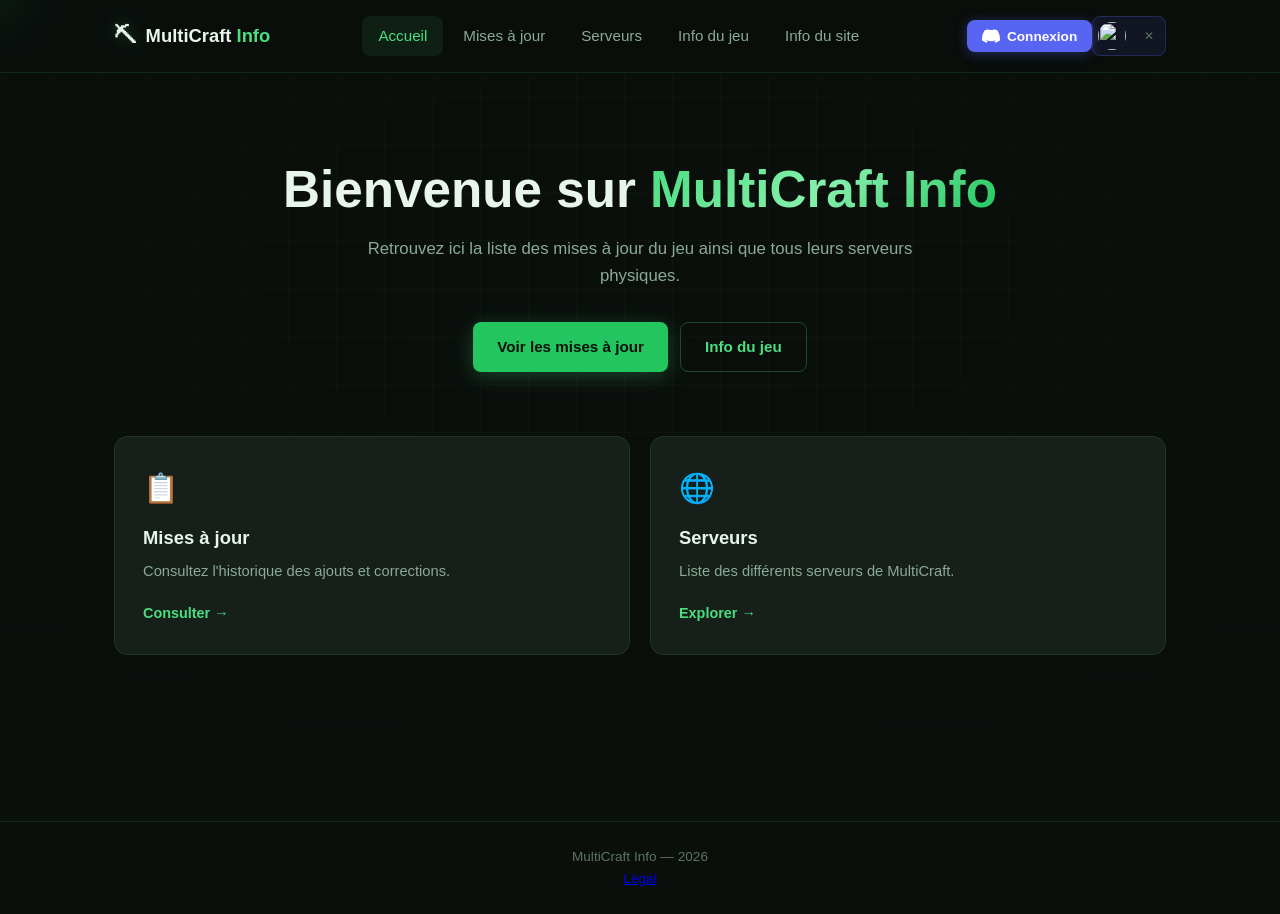
==== commit c3f21672: "Add files via upload" ====
--- a/index.html
+++ b/index.html
@@ -32,6 +32,17 @@
         <a href="#info-du-jeu" class="nav-link" data-nav="info-du-jeu">Info du jeu</a>
         <a href="#info-du-site" class="nav-link" data-nav="info-du-site">Info du site</a>
       </nav>
+      <div id="discord-auth-widget" class="discord-auth-widget">
+        <button id="discord-login-btn" class="btn btn-discord-auth" aria-label="Se connecter avec Discord">
+          <svg width="18" height="18" viewBox="0 0 24 24" fill="currentColor" aria-hidden="true"><path d="M20.317 4.37a19.791 19.791 0 0 0-4.885-1.515.074.074 0 0 0-.079.037c-.21.375-.444.864-.608 1.25a18.27 18.27 0 0 0-5.487 0 12.64 12.64 0 0 0-.617-1.25.077.077 0 0 0-.079-.037A19.736 19.736 0 0 0 3.677 4.37a.07.07 0 0 0-.032.027C.533 9.046-.32 13.58.099 18.057c.002.022.015.043.03.054a19.9 19.9 0 0 0 5.993 3.03.078.078 0 0 0 .084-.028 14.09 14.09 0 0 0 1.226-1.994.076.076 0 0 0-.041-.106 13.107 13.107 0 0 1-1.872-.892.077.077 0 0 1-.008-.128 10.2 10.2 0 0 0 .372-.292.074.074 0 0 1 .077-.01c3.928 1.793 8.18 1.793 12.062 0a.074.074 0 0 1 .078.01c.12.098.246.198.373.292a.077.077 0 0 1-.006.127 12.299 12.299 0 0 1-1.873.892.077.077 0 0 0-.041.107c.36.698.772 1.362 1.225 1.993a.076.076 0 0 0 .084.028 19.839 19.839 0 0 0 6.002-3.03.077.077 0 0 0 .032-.054c.5-5.177-.838-9.674-3.549-13.66a.061.061 0 0 0-.031-.03z"/></svg>
+          <span id="discord-btn-label">Connexion</span>
+        </button>
+        <div id="discord-user-info" class="discord-user-info" hidden>
+          <img id="discord-avatar" class="discord-avatar" src="" alt="" width="28" height="28">
+          <span id="discord-username" class="discord-username"></span>
+          <button id="discord-logout-btn" class="discord-logout-btn" aria-label="Se déconnecter">✕</button>
+        </div>
+      </div>
     </div>
   </header>
 
--- a/style.css
+++ b/style.css
@@ -2007,3 +2007,152 @@
   color: #f87171;
   margin: 0.4rem 0 0;
 }
+
+/* ══════════════════════════════════════════════════════
+   Auth Discord
+   ══════════════════════════════════════════════════════ */
+
+.discord-auth-widget {
+  flex-shrink: 0;
+  display: flex;
+  align-items: center;
+}
+
+.btn-discord-auth {
+  display: inline-flex;
+  align-items: center;
+  gap: 0.45rem;
+  padding: 0.45rem 0.9rem;
+  border-radius: var(--radius-sm);
+  background: #5865F2;
+  color: #fff;
+  font-family: var(--font);
+  font-size: 0.85rem;
+  font-weight: 600;
+  border: none;
+  cursor: pointer;
+  transition: background var(--transition), transform var(--transition), box-shadow var(--transition);
+  white-space: nowrap;
+  box-shadow: 0 2px 12px rgba(88, 101, 242, 0.35);
+}
+
+.btn-discord-auth:hover {
+  background: #4752C4;
+  transform: translateY(-1px);
+  box-shadow: 0 4px 16px rgba(88, 101, 242, 0.45);
+}
+
+.discord-user-info {
+  display: flex;
+  align-items: center;
+  gap: 0.5rem;
+  background: rgba(88, 101, 242, 0.1);
+  border: 1px solid rgba(88, 101, 242, 0.25);
+  border-radius: var(--radius-sm);
+  padding: 0.3rem 0.6rem 0.3rem 0.35rem;
+}
+
+.discord-avatar {
+  border-radius: 50%;
+  display: block;
+  flex-shrink: 0;
+}
+
+.discord-username {
+  font-size: 0.85rem;
+  font-weight: 600;
+  color: #a5b4fc;
+  max-width: 120px;
+  overflow: hidden;
+  text-overflow: ellipsis;
+  white-space: nowrap;
+}
+
+.discord-logout-btn {
+  background: none;
+  border: none;
+  color: var(--text-dim);
+  cursor: pointer;
+  font-size: 0.75rem;
+  padding: 0 0.1rem;
+  line-height: 1;
+  transition: color var(--transition);
+  flex-shrink: 0;
+}
+
+.discord-logout-btn:hover {
+  color: #f87171;
+}
+
+/* Section avis : bannière connexion requise */
+.review-discord-prompt {
+  display: flex;
+  align-items: center;
+  gap: 0.75rem;
+  background: rgba(88, 101, 242, 0.08);
+  border: 1px solid rgba(88, 101, 242, 0.2);
+  border-radius: var(--radius-sm);
+  padding: 0.75rem 1rem;
+  font-size: 0.87rem;
+  color: var(--text-muted);
+}
+
+.review-discord-prompt svg {
+  flex-shrink: 0;
+}
+
+.review-discord-prompt .btn-discord-inline {
+  margin-left: auto;
+  display: inline-flex;
+  align-items: center;
+  gap: 0.35rem;
+  padding: 0.4rem 0.85rem;
+  background: #5865F2;
+  color: #fff;
+  border-radius: var(--radius-sm);
+  font-size: 0.82rem;
+  font-weight: 600;
+  border: none;
+  cursor: pointer;
+  transition: background var(--transition);
+  white-space: nowrap;
+  font-family: var(--font);
+  flex-shrink: 0;
+}
+
+.review-discord-prompt .btn-discord-inline:hover {
+  background: #4752C4;
+}
+
+/* Badge Discord sur les avis */
+.review-discord-badge {
+  display: inline-flex;
+  align-items: center;
+  gap: 0.25rem;
+  font-size: 0.7rem;
+  color: #818cf8;
+  margin-left: auto;
+}
+
+.review-discord-badge svg {
+  opacity: 0.75;
+}
+
+/* Mobile */
+@media (max-width: 768px) {
+  .discord-username {
+    display: none;
+  }
+
+  .btn-discord-auth {
+    padding: 0.45rem 0.6rem;
+  }
+
+  #discord-btn-label {
+    display: none;
+  }
+
+  .discord-user-info {
+    padding: 0.3rem 0.4rem;
+  }
+}
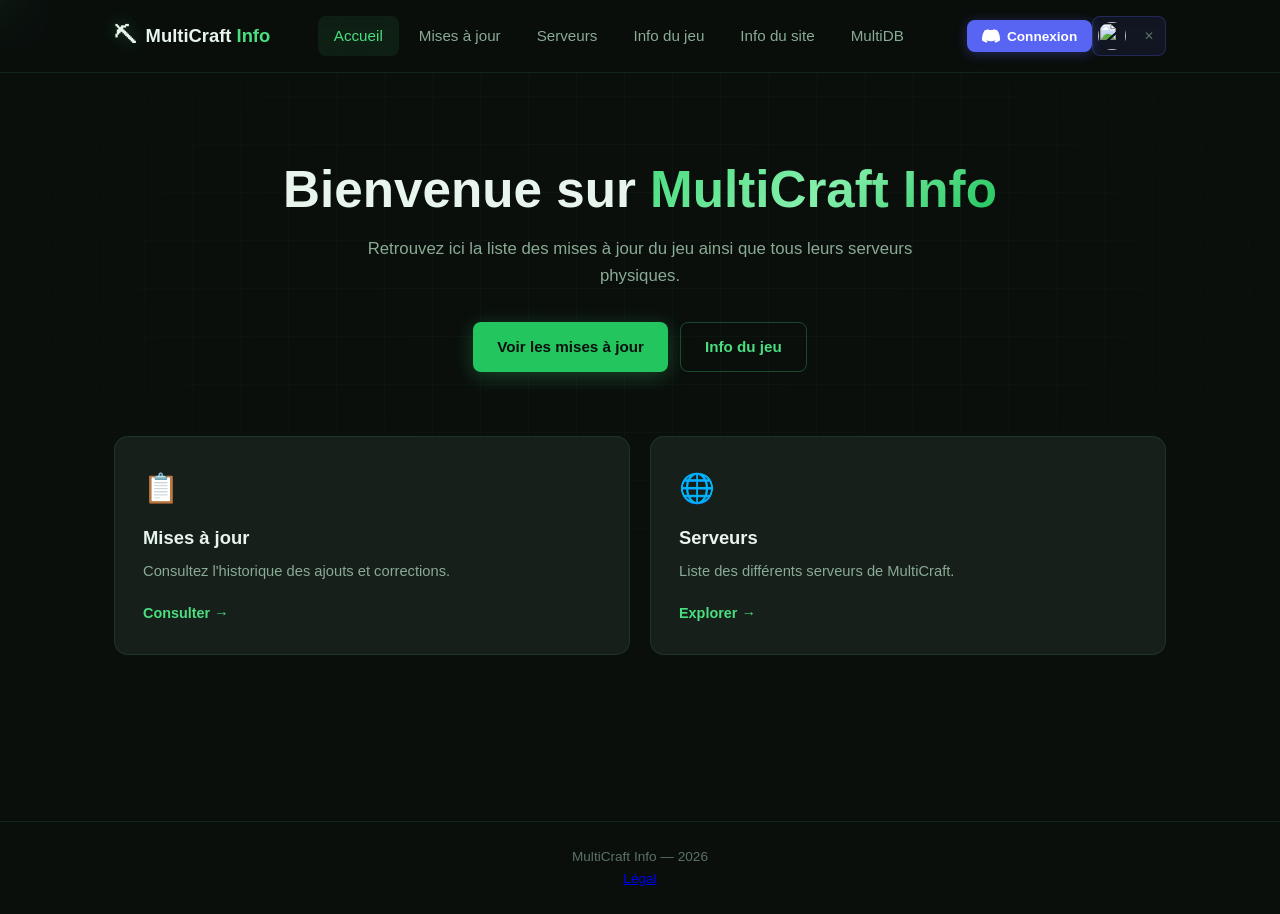
==== commit f7e97dcb: "Add files via upload" ====
--- a/index.html
+++ b/index.html
@@ -31,10 +31,14 @@
         <a href="#serveurs" class="nav-link" data-nav="serveurs">Serveurs</a>
         <a href="#info-du-jeu" class="nav-link" data-nav="info-du-jeu">Info du jeu</a>
         <a href="#info-du-site" class="nav-link" data-nav="info-du-site">Info du site</a>
+        <a href="https://multidb.vercel.app/#/" class="nav-link">MultiDB</a>
       </nav>
       <div id="discord-auth-widget" class="discord-auth-widget">
         <button id="discord-login-btn" class="btn btn-discord-auth" aria-label="Se connecter avec Discord">
-          <svg width="18" height="18" viewBox="0 0 24 24" fill="currentColor" aria-hidden="true"><path d="M20.317 4.37a19.791 19.791 0 0 0-4.885-1.515.074.074 0 0 0-.079.037c-.21.375-.444.864-.608 1.25a18.27 18.27 0 0 0-5.487 0 12.64 12.64 0 0 0-.617-1.25.077.077 0 0 0-.079-.037A19.736 19.736 0 0 0 3.677 4.37a.07.07 0 0 0-.032.027C.533 9.046-.32 13.58.099 18.057c.002.022.015.043.03.054a19.9 19.9 0 0 0 5.993 3.03.078.078 0 0 0 .084-.028 14.09 14.09 0 0 0 1.226-1.994.076.076 0 0 0-.041-.106 13.107 13.107 0 0 1-1.872-.892.077.077 0 0 1-.008-.128 10.2 10.2 0 0 0 .372-.292.074.074 0 0 1 .077-.01c3.928 1.793 8.18 1.793 12.062 0a.074.074 0 0 1 .078.01c.12.098.246.198.373.292a.077.077 0 0 1-.006.127 12.299 12.299 0 0 1-1.873.892.077.077 0 0 0-.041.107c.36.698.772 1.362 1.225 1.993a.076.076 0 0 0 .084.028 19.839 19.839 0 0 0 6.002-3.03.077.077 0 0 0 .032-.054c.5-5.177-.838-9.674-3.549-13.66a.061.061 0 0 0-.031-.03z"/></svg>
+          <svg width="18" height="18" viewBox="0 0 24 24" fill="currentColor" aria-hidden="true">
+            <path
+              d="M20.317 4.37a19.791 19.791 0 0 0-4.885-1.515.074.074 0 0 0-.079.037c-.21.375-.444.864-.608 1.25a18.27 18.27 0 0 0-5.487 0 12.64 12.64 0 0 0-.617-1.25.077.077 0 0 0-.079-.037A19.736 19.736 0 0 0 3.677 4.37a.07.07 0 0 0-.032.027C.533 9.046-.32 13.58.099 18.057c.002.022.015.043.03.054a19.9 19.9 0 0 0 5.993 3.03.078.078 0 0 0 .084-.028 14.09 14.09 0 0 0 1.226-1.994.076.076 0 0 0-.041-.106 13.107 13.107 0 0 1-1.872-.892.077.077 0 0 1-.008-.128 10.2 10.2 0 0 0 .372-.292.074.074 0 0 1 .077-.01c3.928 1.793 8.18 1.793 12.062 0a.074.074 0 0 1 .078.01c.12.098.246.198.373.292a.077.077 0 0 1-.006.127 12.299 12.299 0 0 1-1.873.892.077.077 0 0 0-.041.107c.36.698.772 1.362 1.225 1.993a.076.076 0 0 0 .084.028 19.839 19.839 0 0 0 6.002-3.03.077.077 0 0 0 .032-.054c.5-5.177-.838-9.674-3.549-13.66a.061.061 0 0 0-.031-.03z" />
+          </svg>
           <span id="discord-btn-label">Connexion</span>
         </button>
         <div id="discord-user-info" class="discord-user-info" hidden>
@@ -210,8 +214,8 @@
 
   <script src="script.js"></script>
   <!-- 100% privacy-first analytics -->
-<script data-collect-dnt="true" async src="https://scripts.simpleanalyticscdn.com/latest.js"></script>
+  <script data-collect-dnt="true" async src="https://scripts.simpleanalyticscdn.com/latest.js"></script>
 
 </body>
 
-</html>
+</html>
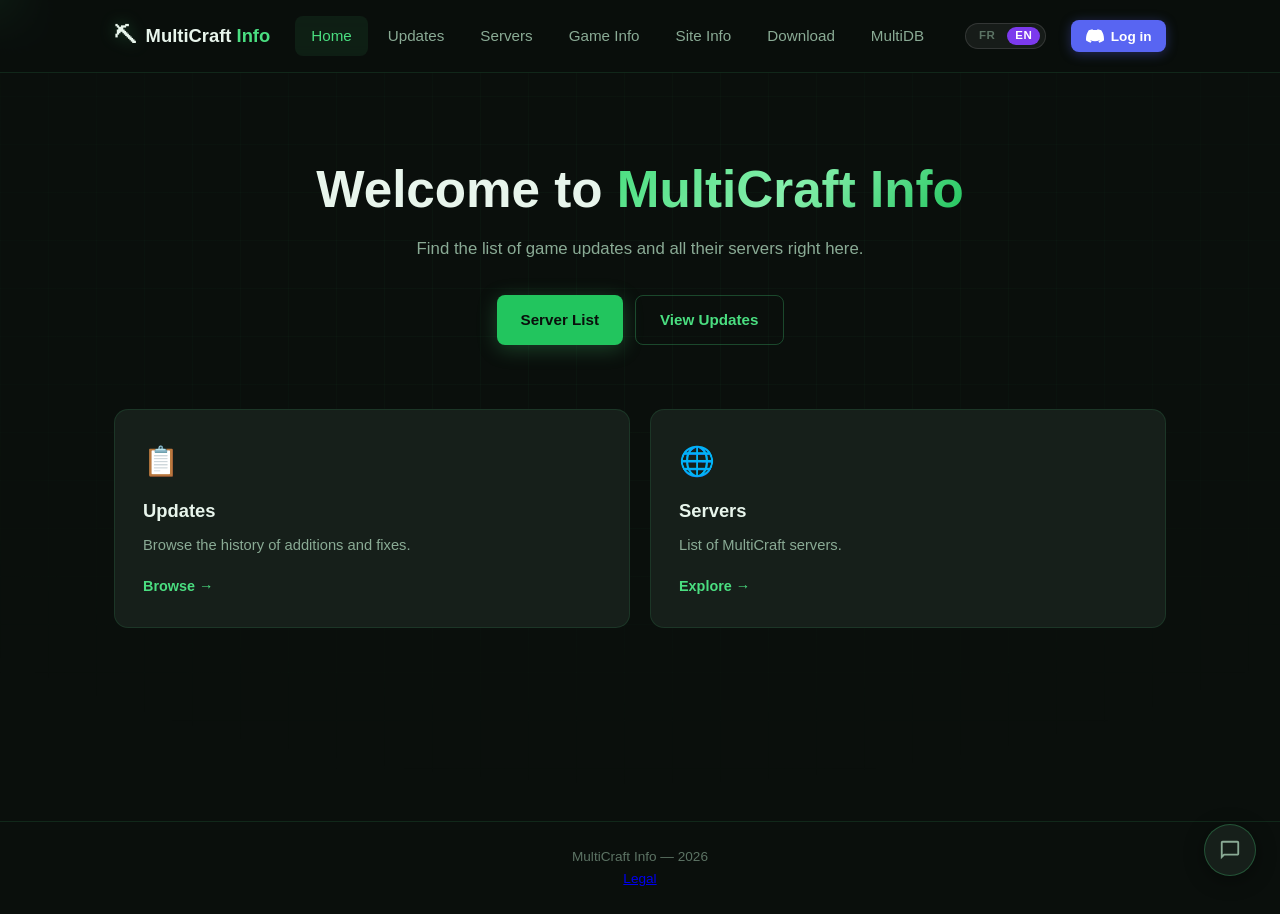
==== commit dadc5e9a: "Add files via upload" ====
--- a/index.html
+++ b/index.html
@@ -1,13 +1,50 @@
-<!DOCTYPE html>
+  <!DOCTYPE html>
 <html lang="fr">
 
 <head>
   <meta charset="UTF-8">
   <meta name="viewport" content="width=device-width, initial-scale=1.0">
-  <meta name="description"
+  <meta name="description" id="meta-description"
     content="MultiCraft Info — Actualités, mises à jour et informations sur les serveurs MultiCraft.">
   <title>MultiCraft Info</title>
   <link rel="stylesheet" href="style.css">
+  <style>
+    /* ── Language Switcher ── */
+    .lang-switcher {
+      display: flex;
+      align-items: center;
+      gap: 4px;
+      background: rgba(255,255,255,0.06);
+      border: 1px solid rgba(255,255,255,0.12);
+      border-radius: 20px;
+      padding: 3px 5px;
+      flex-shrink: 0;
+    }
+    .lang-btn {
+      background: none;
+      border: none;
+      cursor: pointer;
+      font-size: 0.72rem;
+      font-weight: 700;
+      letter-spacing: 0.04em;
+      color: var(--text-dim, #888);
+      padding: 3px 8px;
+      border-radius: 14px;
+      transition: background 0.18s, color 0.18s;
+      line-height: 1;
+    }
+    .lang-btn.active {
+      background: var(--accent, #7c3aed);
+      color: #fff;
+    }
+    .lang-btn:hover:not(.active) {
+      background: rgba(255,255,255,0.08);
+      color: var(--text, #eee);
+    }
+    .header-inner {
+      gap: 10px;
+    }
+  </style>
 </head>
 
 <body>
@@ -26,20 +63,26 @@
         <span></span>
       </button>
       <nav class="main-nav">
-        <a href="#accueil" class="nav-link active" data-nav="accueil">Accueil</a>
-        <a href="#mises-a-jour" class="nav-link" data-nav="mises-a-jour">Mises à jour</a>
-        <a href="#serveurs" class="nav-link" data-nav="serveurs">Serveurs</a>
-        <a href="#info-du-jeu" class="nav-link" data-nav="info-du-jeu">Info du jeu</a>
-        <a href="#info-du-site" class="nav-link" data-nav="info-du-site">Info du site</a>
+        <a href="#accueil" class="nav-link active" data-nav="accueil" data-i18n="nav.home">Accueil</a>
+        <a href="#mises-a-jour" class="nav-link" data-nav="mises-a-jour" data-i18n="nav.updates">Mises à jour</a>
+        <a href="#serveurs" class="nav-link" data-nav="serveurs" data-i18n="nav.servers">Serveurs</a>
+        <a href="#info-du-jeu" class="nav-link" data-nav="info-du-jeu" data-i18n="nav.gameInfo">Info du jeu</a>
+        <a href="#info-du-site" class="nav-link" data-nav="info-du-site" data-i18n="nav.siteInfo">Info du site</a>
+        <a href="#telecharger" class="nav-link" data-nav="telecharger" data-i18n="nav.download">Télécharger</a>
         <a href="https://multidb.vercel.app/#/" class="nav-link">MultiDB</a>
       </nav>
+      <!-- Language Switcher -->
+      <div class="lang-switcher" aria-label="Language / Langue">
+        <button class="lang-btn" id="lang-fr" onclick="setLang('fr')">FR</button>
+        <button class="lang-btn" id="lang-en" onclick="setLang('en')">EN</button>
+      </div>
       <div id="discord-auth-widget" class="discord-auth-widget">
         <button id="discord-login-btn" class="btn btn-discord-auth" aria-label="Se connecter avec Discord">
           <svg width="18" height="18" viewBox="0 0 24 24" fill="currentColor" aria-hidden="true">
             <path
               d="M20.317 4.37a19.791 19.791 0 0 0-4.885-1.515.074.074 0 0 0-.079.037c-.21.375-.444.864-.608 1.25a18.27 18.27 0 0 0-5.487 0 12.64 12.64 0 0 0-.617-1.25.077.077 0 0 0-.079-.037A19.736 19.736 0 0 0 3.677 4.37a.07.07 0 0 0-.032.027C.533 9.046-.32 13.58.099 18.057c.002.022.015.043.03.054a19.9 19.9 0 0 0 5.993 3.03.078.078 0 0 0 .084-.028 14.09 14.09 0 0 0 1.226-1.994.076.076 0 0 0-.041-.106 13.107 13.107 0 0 1-1.872-.892.077.077 0 0 1-.008-.128 10.2 10.2 0 0 0 .372-.292.074.074 0 0 1 .077-.01c3.928 1.793 8.18 1.793 12.062 0a.074.074 0 0 1 .078.01c.12.098.246.198.373.292a.077.077 0 0 1-.006.127 12.299 12.299 0 0 1-1.873.892.077.077 0 0 0-.041.107c.36.698.772 1.362 1.225 1.993a.076.076 0 0 0 .084.028 19.839 19.839 0 0 0 6.002-3.03.077.077 0 0 0 .032-.054c.5-5.177-.838-9.674-3.549-13.66a.061.061 0 0 0-.031-.03z" />
           </svg>
-          <span id="discord-btn-label">Connexion</span>
+          <span id="discord-btn-label" data-i18n="discord.login">Connexion</span>
         </button>
         <div id="discord-user-info" class="discord-user-info" hidden>
           <img id="discord-avatar" class="discord-avatar" src="" alt="" width="28" height="28">
@@ -51,72 +94,73 @@
   </header>
 
   <main id="app">
-    <!-- Accueil -->
+    <!-- Accueil / Home -->
     <section id="page-accueil" class="page active">
       <div class="hero">
-        <h1>Bienvenue sur <span class="gradient-text">MultiCraft Info</span></h1>
-        <p class="hero-subtitle">
-          Retrouvez ici la liste des mises à jour du jeu ainsi que tous leurs serveurs physiques.
+        <h1 data-i18n="home.title">Bienvenue sur <span class="gradient-text">MultiCraft Info</span></h1>
+        <p class="hero-subtitle" data-i18n="home.subtitle">
+          Retrouvez ici la liste des mises à jour du jeu ainsi que tous leurs serveurs.
         </p>
         <div class="hero-actions">
-          <a href="#mises-a-jour" class="btn btn-primary" data-nav="mises-a-jour">Voir les mises à jour</a>
-          <a href="#info-du-jeu" class="btn btn-ghost" data-nav="info-du-jeu">Info du jeu</a>
+          <a href="#serveurs" class="btn btn-primary" data-nav="serveurs" data-i18n="home.btnServers">Liste des serveurs</a>
+          <a href="#mises-a-jour" class="btn btn-ghost" data-nav="mises-a-jour" data-i18n="home.btnUpdates">Voir les mises à jour</a>
         </div>
       </div>
 
       <div class="cards-grid">
         <article class="info-card">
           <div class="card-icon">📋</div>
-          <h2>Mises à jour</h2>
-          <p>Consultez l'historique des ajouts et corrections.</p>
-          <a href="#mises-a-jour" class="card-link" data-nav="mises-a-jour">Consulter →</a>
+          <h2 data-i18n="home.card1Title">Mises à jour</h2>
+          <p data-i18n="home.card1Desc">Consultez l'historique des ajouts et corrections.</p>
+          <a href="#mises-a-jour" class="card-link" data-nav="mises-a-jour" data-i18n="home.card1Link">Consulter →</a>
         </article>
         <article class="info-card">
           <div class="card-icon">🌐</div>
-          <h2>Serveurs</h2>
-          <p>Liste des différents serveurs de MultiCraft.</p>
-          <a href="#serveurs" class="card-link" data-nav="serveurs">Explorer →</a>
+          <h2 data-i18n="home.card2Title">Serveurs</h2>
+          <p data-i18n="home.card2Desc">Liste des différents serveurs de MultiCraft.</p>
+          <a href="#serveurs" class="card-link" data-nav="serveurs" data-i18n="home.card2Link">Explorer →</a>
         </article>
       </div>
     </section>
 
-    <!-- Mises à jour -->
+    <!-- Mises à jour / Updates -->
     <section id="page-mises-a-jour" class="page">
       <div class="page-header">
-        <h1>Mises à jour</h1>
-        <p>Les dernières nouveautés du jeu, classées de la plus récente à la plus ancienne.</p>
+        <h1 data-i18n="nav.updates">Mises à jour</h1>
+        <p data-i18n="updates.subtitle">Les dernières nouveautés du jeu, classées de la plus récente à la plus ancienne.</p>
       </div>
       <div id="updates-container" class="updates-list">
         <div class="loading-state">
           <div class="spinner"></div>
-          <p>Chargement des mises à jour…</p>
-        </div>
-      </div>
-    </section>
-
-    <!-- Serveurs -->
+          <p data-i18n="updates.loading">Chargement des mises à jour…</p>
+        </div>
+      </div>
+    </section>
+
+    <!-- Serveurs / Servers -->
     <section id="page-serveurs" class="page">
       <div class="page-header">
-        <h1>Serveurs</h1>
-        <p>Liste des serveurs en direct. Trouvez un serveur et rejoignez-le en un clic.</p>
+        <h1 data-i18n="nav.servers">Serveurs</h1>
+        <p data-i18n="servers.subtitle">Liste des serveurs. Trouvez un serveur et rejoignez-le en un clic.</p>
       </div>
 
       <div class="servers-toolbar">
-        <label class="search-bar" for="server-search">
-          <span class="search-icon" aria-hidden="true">🔍</span>
+        <div class="search-bar" id="search-bar-wrapper">
           <input type="search" id="server-search" placeholder="Rechercher un serveur…"
-            aria-label="Rechercher un serveur">
-        </label>
-
-        <!-- Filtres -->
+            aria-label="Rechercher un serveur" data-i18n-placeholder="servers.searchPlaceholder">
+          <button type="button" id="search-btn" class="search-submit-btn" aria-label="Rechercher">🔍</button>
+        </div>
+
         <div class="filters-group">
-          <select id="sort-players" class="filter-select" aria-label="Trier par nombre de joueurs">
-            <option value="desc">Joueurs ↓</option>
-            <option value="asc">Joueurs ↑</option>
+          <select id="sort-by" class="filter-select" aria-label="Trier les serveurs">
+            <option value="players-desc" data-i18n="servers.sortPlayersDesc">Joueurs ↓</option>
+            <option value="players-asc" data-i18n="servers.sortPlayersAsc">Joueurs ↑</option>
+            <option value="rating-desc" data-i18n="servers.sortRatingDesc">Note Décroissant</option>
+            <option value="rating-asc" data-i18n="servers.sortRatingAsc">Note Croissant</option>
           </select>
 
           <select id="filter-country" class="filter-select" aria-label="Filtrer par pays">
-            <option value="all">🌍 Tous les pays</option>
+            <option value="all" data-i18n="servers.allCountries">🌍 Tous les pays</option>
           </select>
         </div>
 
@@ -126,96 +170,182 @@
       <div id="servers-container" class="servers-grid">
         <div class="loading-state">
           <div class="spinner"></div>
-          <p>Chargement des serveurs…</p>
-        </div>
-      </div>
-    </section>
-
-    <!-- Info du site -->
+          <p data-i18n="servers.loading">Chargement des serveurs…</p>
+        </div>
+      </div>
+    </section>
+
+    <!-- Info du site / Site Info -->
     <section id="page-info-du-site" class="page">
       <div class="page-header">
-        <h1>Info du site</h1>
+        <h1 data-i18n="nav.siteInfo">Info du site</h1>
         <div class="info-site-content">
-          <p>Ce site web a été créé par <a href="https://github.com/NattMath22">Aurelmattnath</a> et <a
+          <p data-i18n="siteInfo.createdBy">Ce site web a été créé par <a href="Nathmatt22">Aurelmattnath</a> et <a
               href="https://github.com/lulu76450">Lucas76</a>.</p>
-          <p>Le code source du site est disponible <a href="https://github.com/NattMath22/multicraft-info">ici</a>.</p>
-          <p>Nous ne sommes pas affiliés à MultiCraft</p>
+          <p data-i18n="siteInfo.source">Le code source du site est disponible <a href="https://github.com/Nathmatt22/MultiCraft-info">ici</a>.</p>
+          <p data-i18n="siteInfo.notAffiliated">Nous ne sommes pas affiliés à MultiCraft</p>
           <p>Version 1.0</p>
         </div>
       </div>
     </section>
 
-    <!-- Info du jeu -->
+    <!-- Info du jeu / Game Info -->
     <section id="page-info-du-jeu" class="page">
       <div class="page-header">
-        <h1>Info du jeu</h1>
-        <p>Liste des serveurs physiques de MultiCraft.</p>
+        <h1 data-i18n="nav.gameInfo">Info du jeu</h1>
+        <p data-i18n="gameInfo.subtitle">Liste des serveurs physiques de MultiCraft.</p>
       </div>
       <div id="datacenters-container" class="datacenters-grid"></div>
+    </section>
+
+    <!-- Télécharger / Download -->
+    <section id="page-telecharger" class="page">
+      <div class="page-header">
+        <h1 data-i18n="nav.download">Télécharger MultiCraft</h1>
+        <p data-i18n="download.subtitle">Téléchargez MultiCraft pour Android ou Windows et choisissez la version de votre choix.</p>
+      </div>
+
+      <div class="download-grid">
+        <article class="download-card">
+          <div class="download-icon" aria-hidden="true">🤖</div>
+          <h2 data-i18n="download.androidTitle">Android</h2>
+          <p data-i18n="download.androidDesc">Fichier APK à installer sur votre appareil Android.</p>
+
+          <label class="download-version-label" for="android-version-select" data-i18n="download.chooseVersion">Choisir la version</label>
+          <select id="android-version-select" class="filter-select download-version-select"></select>
+
+          <a id="android-download-btn" href="#" class="btn btn-primary download-btn" data-i18n="download.btnAndroid">Télécharger pour Android</a>
+        </article>
+
+        <article class="download-card">
+          <div class="download-icon" aria-hidden="true">🪟</div>
+          <h2 data-i18n="download.windowsTitle">Windows</h2>
+          <p data-i18n="download.windowsDesc">Installateur à exécuter sur votre PC Windows.</p>
+
+          <label class="download-version-label" for="windows-version-select" data-i18n="download.chooseVersion">Choisir la version</label>
+          <select id="windows-version-select" class="filter-select download-version-select"></select>
+
+          <a id="windows-download-btn" href="#" class="btn btn-primary download-btn" data-i18n="download.btnWindows">Télécharger pour Windows</a>
+        </article>
+      </div>
     </section>
   </main>
 
   <footer class="site-footer">
     <p>MultiCraft Info — <span id="footer-year"></span></p>
-    <a href="https://multicraft-info.netlify.app/legal.html">Légal</a>
+    <a href="https://multicraft-info.netlify.app/legal.html" data-i18n="footer.legal">Légal</a>
   </footer>
 
-  <!-- Pop-up code d'invitation -->
+  <!-- Pop-up code d'invitation / Server modal -->
   <div id="server-modal" class="modal-overlay" hidden>
     <div class="modal-box" role="dialog" aria-modal="true" aria-labelledby="modal-server-name">
       <button type="button" class="modal-close" id="modal-close-btn" aria-label="Fermer">✕</button>
-      <p class="modal-eyebrow">Informations du serveur</p>
-      <h2 id="modal-server-name">Serveur</h2>
-
-      <!-- Conteneur pour les détails -->
+      <p class="modal-eyebrow" data-i18n="modal.serverInfo">Informations du serveur</p>
+      <h2 id="modal-server-name" data-i18n="modal.server">Serveur</h2>
+
       <div class="modal-body">
-        <!-- Rempli dynamiquement par JavaScript -->
-      </div>
-
-      <p class="modal-label">Code d'invitation</p>
+        <!-- Filled dynamically by JS -->
+      </div>
+
+      <p class="modal-label" data-i18n="modal.inviteCode">Code d'invitation</p>
       <div class="modal-code-row">
         <code id="modal-code" class="modal-code"></code>
-        <button type="button" id="modal-copy-btn" class="btn btn-primary btn-copy">Copier</button>
+        <button type="button" id="modal-copy-btn" class="btn btn-primary btn-copy" data-i18n="modal.copy">Copier</button>
       </div>
 
       <div class="modal-actions">
-        <button type="button" id="modal-share-btn" class="btn btn-ghost">🔗 Partager</button>
-        <button type="button" id="modal-close-btn-2" class="btn btn-ghost modal-close-bottom">Fermer</button>
-      </div>
-
-      <!-- Section avis communauté -->
+        <button type="button" id="modal-share-btn" class="btn btn-ghost" data-i18n="modal.share">🔗 Partager</button>
+        <button type="button" id="modal-close-btn-2" class="btn btn-ghost modal-close-bottom" data-i18n="modal.close">Fermer</button>
+      </div>
+
       <div id="modal-reviews-section" class="modal-reviews-section"></div>
     </div>
   </div>
 
-  <!-- Pop-up liste des joueurs -->
+  <!-- Pop-up liste des joueurs / Players modal -->
   <div id="players-modal" class="modal-overlay" hidden>
     <div class="modal-box players-modal-box" role="dialog" aria-modal="true" aria-labelledby="players-modal-title">
       <button type="button" class="modal-close" id="players-modal-close-btn" aria-label="Fermer">✕</button>
-      <p class="modal-eyebrow">Joueurs connectés</p>
-      <h2 id="players-modal-title">Serveur</h2>
+      <p class="modal-eyebrow" data-i18n="modal.connectedPlayers">Joueurs connectés</p>
+      <h2 id="players-modal-title" data-i18n="modal.server">Serveur</h2>
       <span id="players-modal-count" class="players-modal-count"></span>
 
       <label class="search-bar players-search-bar" for="players-search-input">
         <span class="search-icon" aria-hidden="true">🔍</span>
         <input type="search" id="players-search-input" placeholder="Rechercher un joueur…"
-          aria-label="Rechercher un joueur">
+          aria-label="Rechercher un joueur" data-i18n-placeholder="modal.searchPlayer">
       </label>
 
       <div id="players-list-container" class="players-list-container">
-        <!-- Rempli dynamiquement par JavaScript -->
+        <!-- Filled dynamically by JS -->
       </div>
 
       <div class="modal-actions">
-        <button type="button" id="players-modal-close-btn-2" class="btn btn-ghost modal-close-bottom">Fermer</button>
+        <button type="button" id="players-modal-close-btn-2" class="btn btn-ghost modal-close-bottom" data-i18n="modal.close">Fermer</button>
       </div>
     </div>
   </div>
 
+  <!-- Widget Chat Global Flottant -->
+  <div id="chat-widget" class="chat-widget">
+    <!-- Bulle de chat -->
+    <button id="chat-bubble" class="chat-bubble" aria-label="Ouvrir le chat global" title="Chat Global">
+      <svg width="22" height="22" viewBox="0 0 24 24" fill="currentColor" aria-hidden="true">
+        <path d="M20 2H4c-1.1 0-2 .9-2 2v18l4-4h14c1.1 0 2-.9 2-2V4c0-1.1-.9-2-2-2zm0 14H5.17L4 17.17V4h16v12z"/>
+      </svg>
+      <span id="chat-badge" class="chat-badge" hidden></span>
+    </button>
+
+    <!-- Fenêtre de chat -->
+    <div id="chat-window" class="chat-window" hidden>
+      <!-- Header -->
+      <div class="chat-header">
+        <div class="chat-header-left">
+          <span class="chat-header-title">Global <span class="chat-header-title-accent">Chat</span></span>
+        </div>
+        <button id="chat-close-btn" class="chat-close-btn" aria-label="Fermer le chat">✕</button>
+      </div>
+      <!-- Tab bar -->
+      <div class="chat-tabs">
+        <button class="chat-tab active">GLOBAL</button>
+      </div>
+      <!-- Messages -->
+      <div id="chat-messages" class="chat-messages">
+        <!-- Rempli dynamiquement -->
+      </div>
+      <!-- Footer -->
+      <div class="chat-footer">
+        <!-- Zone de saisie si connecté -->
+        <div id="chat-input-area" hidden>
+          <div class="chat-input-row">
+            <textarea id="chat-input" data-i18n-placeholder="chat.placeholder" placeholder="Type a message..." maxlength="500" rows="1"></textarea>
+            <button id="chat-send-btn" class="chat-send-btn" aria-label="Envoyer">
+              <svg width="18" height="18" viewBox="0 0 24 24" fill="currentColor" aria-hidden="true">
+                <path d="M2.01 21L23 12 2.01 3 2 10l15 2-15 2z"/>
+              </svg>
+            </button>
+          </div>
+        </div>
+        <!-- Message de connexion si non connecté -->
+        <div id="chat-login-area">
+          <p class="chat-login-prompt" data-i18n="chat.loginPrompt">Connectez-vous avec Discord pour discuter.</p>
+          <button id="chat-widget-login-btn" class="btn btn-discord-auth btn-sm" aria-label="Se connecter avec Discord">
+            <svg width="14" height="14" viewBox="0 0 24 24" fill="currentColor" aria-hidden="true" style="margin-right: 4px; vertical-align: middle;">
+              <path d="M20.317 4.37a19.791 19.791 0 0 0-4.885-1.515.074.074 0 0 0-.079.037c-.21.375-.444.864-.608 1.25a18.27 18.27 0 0 0-5.487 0 12.64 12.64 0 0 0-.617-1.25.077.077 0 0 0-.079-.037A19.736 19.736 0 0 0 3.677 4.37a.07.07 0 0 0-.032.027C.533 9.046-.32 13.58.099 18.057c.002.022.015.043.03.054a19.9 19.9 0 0 0 5.993 3.03.078.078 0 0 0 .084-.028 14.09 14.09 0 0 0 1.226-1.994.076.076 0 0 0-.041-.106 13.107 13.107 0 0 1-1.872-.892.077.077 0 0 1-.008-.128 10.2 10.2 0 0 0 .372-.292.074.074 0 0 1 .077-.01c3.928 1.793 8.18 1.793 12.062 0a.074.074 0 0 1 .078.01c.12.098.246.198.373.292a.077.077 0 0 1-.006.127 12.299 12.299 0 0 1-1.873.892.077.077 0 0 0-.041.107c.36.698.772 1.362 1.225 1.993a.076.076 0 0 0 .084.028 19.839 19.839 0 0 0 6.002-3.03.077.077 0 0 0 .032-.054c.5-5.177-.838-9.674-3.549-13.66a.061.061 0 0 0-.031-.03z" />
+            </svg>
+            <span data-i18n="discord.login">Connexion</span>
+          </button>
+        </div>
+      </div>
+    </div>
+  </div>
+
+
+  <script src="i18n.js"></script>
   <script src="script.js"></script>
   <!-- 100% privacy-first analytics -->
   <script data-collect-dnt="true" async src="https://scripts.simpleanalyticscdn.com/latest.js"></script>
 
 </body>
 
-</html>+</html>
--- a/style.css
+++ b/style.css
@@ -826,6 +826,42 @@
   white-space: nowrap;
 }
 
+.server-meta-row {
+  display: flex;
+  align-items: center;
+  gap: 0.5rem;
+  margin-bottom: 0.5rem;
+}
+
+.server-rating {
+  display: inline-flex;
+  align-items: center;
+  gap: 0.3rem;
+  background: rgba(251, 191, 36, 0.1);
+  border: 1px solid rgba(251, 191, 36, 0.25);
+  border-radius: 999px;
+  padding: 0.15rem 0.6rem;
+  font-size: 0.78rem;
+  font-weight: 700;
+  color: #fbbf24;
+  width: fit-content;
+}
+
+.server-rating-count {
+  font-size: 0.72rem;
+  font-weight: 400;
+  color: var(--text-dim);
+}
+
+.server-rating-none {
+  background: none;
+  border: none;
+  padding: 0;
+  font-size: 0.75rem;
+  font-weight: 400;
+  color: var(--text-dim);
+}
+
 .server-desc {
   color: var(--text-muted);
   font-size: 0.88rem;
@@ -1749,410 +1785,929 @@
     display: none;
   }
   }
-
-/* ══════════════════════════════════════════════════════
-   Système d'avis — Supabase
-   ══════════════════════════════════════════════════════ */
-
-.modal-reviews-section { margin-top: 0.25rem; }
-
-.reviews-divider {
-  height: 1px;
-  background: var(--border);
-  margin: 1.5rem 0 1.25rem;
-}
-
-.reviews-header {
-  display: flex;
-  align-items: center;
-  justify-content: space-between;
-  gap: 0.75rem;
-  margin-bottom: 0.85rem;
-  flex-wrap: wrap;
-}
-
-.reviews-title {
-  font-size: 1rem;
-  font-weight: 600;
-  margin: 0;
-}
-
-.reviews-avg-badge {
-  display: inline-flex;
-  align-items: center;
-  gap: 0.3rem;
-  background: rgba(251, 191, 36, 0.1);
-  border: 1px solid rgba(251, 191, 36, 0.25);
-  border-radius: 999px;
-  padding: 0.2rem 0.65rem;
-  font-size: 0.82rem;
-  font-weight: 700;
-  color: #fbbf24;
-}
-
-.reviews-count {
-  font-size: 0.75rem;
-  font-weight: 400;
-  color: var(--text-dim);
-}
-
-.reviews-no-badge {
-  font-size: 0.78rem;
-  color: var(--text-dim);
-}
-
-/* Liste */
-.reviews-list {
-  display: flex;
-  flex-direction: column;
-  gap: 0.55rem;
-  margin-bottom: 1.1rem;
-  max-height: 220px;
-  overflow-y: auto;
-  padding-right: 2px;
-}
-
-.reviews-list::-webkit-scrollbar { width: 4px; }
-.reviews-list::-webkit-scrollbar-track { background: transparent; }
-.reviews-list::-webkit-scrollbar-thumb { background: var(--border-strong); border-radius: 4px; }
-
-.reviews-spinner {
-  display: flex;
-  justify-content: center;
-  padding: 1.25rem 0;
-}
-
-.reviews-spinner .spinner {
-  width: 24px;
-  height: 24px;
-  border-width: 2px;
-}
-
-.reviews-empty {
-  font-size: 0.85rem;
-  color: var(--text-dim);
-  font-style: italic;
-  text-align: center;
-  padding: 0.75rem 0;
-  margin: 0;
-}
-
-/* Carte avis */
-.review-card {
-  background: var(--bg-surface);
-  border: 1px solid var(--border);
-  border-radius: var(--radius-sm);
-  padding: 0.7rem 0.9rem;
-  transition: border-color var(--transition);
-}
-
-.review-card:hover { border-color: var(--border-strong); }
-
-.review-header {
-  display: flex;
-  align-items: center;
-  gap: 0.5rem;
-  margin-bottom: 0.3rem;
-  flex-wrap: wrap;
-}
-
-.review-stars { display: inline-flex; gap: 1px; }
-
-.review-star { font-size: 0.82rem; color: var(--border-strong); line-height: 1; }
-.review-star.filled { color: #fbbf24; }
-
-.review-pseudo { font-size: 0.8rem; font-weight: 600; color: var(--green-muted); }
-
-.review-date {
-  font-size: 0.73rem;
-  color: var(--text-dim);
-  margin-left: auto;
-}
-
-.review-text {
-  font-size: 0.84rem;
-  color: var(--text-muted);
-  line-height: 1.5;
-  margin: 0;
-  word-break: break-word;
-}
-
-/* Formulaire */
-.review-form {
-  background: var(--bg-surface);
-  border: 1px solid var(--border);
-  border-radius: var(--radius-sm);
-  padding: 0.9rem 1rem;
-}
-
-.review-form-title {
-  font-size: 0.75rem;
-  font-weight: 600;
-  color: var(--text-dim);
-  text-transform: uppercase;
-  letter-spacing: 0.05em;
-  margin: 0 0 0.75rem;
-}
-
-.review-form-fields { display: flex; flex-direction: column; gap: 0.55rem; }
-
-.review-form-row {
-  display: flex;
-  gap: 0.55rem;
-  align-items: center;
-  flex-wrap: wrap;
-}
-
-.review-input {
-  flex: 1;
-  min-width: 0;
-  background: var(--bg-card);
-  border: 1px solid var(--border);
-  border-radius: var(--radius-sm);
-  padding: 0.55rem 0.8rem;
-  color: var(--text);
-  font-family: var(--font);
-  font-size: 0.87rem;
-  outline: none;
-  transition: border-color var(--transition), box-shadow var(--transition);
-  resize: none;
-  width: 100%;
-}
-
-.review-input:focus {
-  border-color: var(--border-strong);
-  box-shadow: 0 0 0 2px rgba(74, 222, 128, 0.08);
-}
-
-.review-input::placeholder { color: var(--text-dim); }
-
-/* Sélecteur étoiles */
-.review-star-picker {
-  display: flex;
-  align-items: center;
-  gap: 0.15rem;
-  flex-shrink: 0;
-}
-
-.review-star-picker-label {
-  font-size: 0.78rem;
-  color: var(--text-dim);
-  margin-right: 0.2rem;
-  white-space: nowrap;
-}
-
-.star-pick {
-  font-size: 1.55rem;
-  color: var(--border-strong);
-  cursor: pointer;
-  transition: color 0.12s, transform 0.12s;
-  line-height: 1;
-  user-select: none;
-  -webkit-user-select: none;
-}
-
-.star-pick.active { color: #fbbf24; }
-.star-pick:hover  { transform: scale(1.2); }
-
-@keyframes shake-stars {
-  0%, 100% { transform: translateX(0); }
-  20%       { transform: translateX(-5px); }
-  40%       { transform: translateX(5px); }
-  60%       { transform: translateX(-4px); }
-  80%       { transform: translateX(4px); }
-}
-
-.review-star-picker.shake { animation: shake-stars 0.4s ease; }
-
-/* Pied de formulaire */
-.review-form-footer {
-  display: flex;
-  align-items: center;
-  justify-content: space-between;
-  gap: 0.5rem;
-}
-
-.review-char-count {
-  font-size: 0.75rem;
-  color: var(--text-dim);
-}
-
-.review-submit-btn {
-  padding: 0.55rem 1.1rem !important;
-  font-size: 0.85rem !important;
-  flex-shrink: 0;
-}
-
-.review-submit-btn:disabled {
-  opacity: 0.55;
-  cursor: not-allowed;
-  transform: none !important;
-}
-
-/* Messages */
-.review-already-done,
-.review-success-msg {
-  font-size: 0.85rem;
-  color: var(--green);
-  text-align: center;
-  padding: 0.5rem 0;
-  margin: 0;
-  animation: fadeIn 0.3s ease;
-}
-
-.review-already-done { color: var(--text-dim); }
-
-.review-error-msg {
-  font-size: 0.8rem;
-  color: #f87171;
-  margin: 0.4rem 0 0;
-}
-
-/* ══════════════════════════════════════════════════════
-   Auth Discord
-   ══════════════════════════════════════════════════════ */
-
-.discord-auth-widget {
-  flex-shrink: 0;
-  display: flex;
-  align-items: center;
-}
-
-.btn-discord-auth {
-  display: inline-flex;
-  align-items: center;
-  gap: 0.45rem;
-  padding: 0.45rem 0.9rem;
-  border-radius: var(--radius-sm);
-  background: #5865F2;
-  color: #fff;
-  font-family: var(--font);
-  font-size: 0.85rem;
-  font-weight: 600;
-  border: none;
-  cursor: pointer;
-  transition: background var(--transition), transform var(--transition), box-shadow var(--transition);
-  white-space: nowrap;
-  box-shadow: 0 2px 12px rgba(88, 101, 242, 0.35);
-}
-
-.btn-discord-auth:hover {
-  background: #4752C4;
-  transform: translateY(-1px);
-  box-shadow: 0 4px 16px rgba(88, 101, 242, 0.45);
-}
-
-.discord-user-info {
-  display: flex;
-  align-items: center;
-  gap: 0.5rem;
-  background: rgba(88, 101, 242, 0.1);
-  border: 1px solid rgba(88, 101, 242, 0.25);
-  border-radius: var(--radius-sm);
-  padding: 0.3rem 0.6rem 0.3rem 0.35rem;
-}
-
-.discord-avatar {
-  border-radius: 50%;
-  display: block;
-  flex-shrink: 0;
-}
-
-.discord-username {
-  font-size: 0.85rem;
-  font-weight: 600;
-  color: #a5b4fc;
-  max-width: 120px;
-  overflow: hidden;
-  text-overflow: ellipsis;
-  white-space: nowrap;
-}
-
-.discord-logout-btn {
-  background: none;
-  border: none;
-  color: var(--text-dim);
-  cursor: pointer;
-  font-size: 0.75rem;
-  padding: 0 0.1rem;
-  line-height: 1;
-  transition: color var(--transition);
-  flex-shrink: 0;
-}
-
-.discord-logout-btn:hover {
-  color: #f87171;
-}
-
-/* Section avis : bannière connexion requise */
-.review-discord-prompt {
-  display: flex;
-  align-items: center;
-  gap: 0.75rem;
-  background: rgba(88, 101, 242, 0.08);
-  border: 1px solid rgba(88, 101, 242, 0.2);
-  border-radius: var(--radius-sm);
-  padding: 0.75rem 1rem;
-  font-size: 0.87rem;
-  color: var(--text-muted);
-}
-
-.review-discord-prompt svg {
-  flex-shrink: 0;
-}
-
-.review-discord-prompt .btn-discord-inline {
-  margin-left: auto;
-  display: inline-flex;
-  align-items: center;
-  gap: 0.35rem;
-  padding: 0.4rem 0.85rem;
-  background: #5865F2;
-  color: #fff;
-  border-radius: var(--radius-sm);
-  font-size: 0.82rem;
-  font-weight: 600;
-  border: none;
-  cursor: pointer;
-  transition: background var(--transition);
-  white-space: nowrap;
-  font-family: var(--font);
-  flex-shrink: 0;
-}
-
-.review-discord-prompt .btn-discord-inline:hover {
-  background: #4752C4;
-}
-
-/* Badge Discord sur les avis */
-.review-discord-badge {
-  display: inline-flex;
-  align-items: center;
-  gap: 0.25rem;
-  font-size: 0.7rem;
-  color: #818cf8;
-  margin-left: auto;
-}
-
-.review-discord-badge svg {
-  opacity: 0.75;
-}
-
-/* Mobile */
-@media (max-width: 768px) {
-  .discord-username {
-    display: none;
-  }
-
-  .btn-discord-auth {
-    padding: 0.45rem 0.6rem;
-  }
-
-  #discord-btn-label {
-    display: none;
-  }
-
-  .discord-user-info {
-    padding: 0.3rem 0.4rem;
-  }
-}
+
+/* ══════════════════════════════════════════════════════
+   Système d'avis — Supabase
+   ══════════════════════════════════════════════════════ */
+
+.modal-reviews-section { margin-top: 0.25rem; }
+
+.reviews-divider {
+  height: 1px;
+  background: var(--border);
+  margin: 1.5rem 0 1.25rem;
+}
+
+.reviews-header {
+  display: flex;
+  align-items: center;
+  justify-content: space-between;
+  gap: 0.75rem;
+  margin-bottom: 0.85rem;
+  flex-wrap: wrap;
+}
+
+.reviews-header-right {
+  display: flex;
+  align-items: center;
+  gap: 0.5rem;
+  flex-wrap: wrap;
+}
+
+.reviews-sort-select {
+  background: var(--bg-card);
+  border: 1px solid var(--border);
+  border-radius: var(--radius-sm);
+  color: var(--text-muted);
+  font-family: var(--font);
+  font-size: 0.78rem;
+  padding: 0.2rem 0.5rem;
+  cursor: pointer;
+  outline: none;
+  transition: border-color var(--transition);
+}
+
+.reviews-sort-select:hover,
+.reviews-sort-select:focus {
+  border-color: var(--border-strong);
+}
+
+.reviews-title {
+  font-size: 1rem;
+  font-weight: 600;
+  margin: 0;
+}
+
+.reviews-avg-badge {
+  display: inline-flex;
+  align-items: center;
+  gap: 0.3rem;
+  background: rgba(251, 191, 36, 0.1);
+  border: 1px solid rgba(251, 191, 36, 0.25);
+  border-radius: 999px;
+  padding: 0.2rem 0.65rem;
+  font-size: 0.82rem;
+  font-weight: 700;
+  color: #fbbf24;
+}
+
+.reviews-count {
+  font-size: 0.75rem;
+  font-weight: 400;
+  color: var(--text-dim);
+}
+
+.reviews-no-badge {
+  font-size: 0.78rem;
+  color: var(--text-dim);
+}
+
+/* Liste */
+.reviews-list {
+  display: flex;
+  flex-direction: column;
+  gap: 0.55rem;
+  margin-bottom: 1.1rem;
+  max-height: 220px;
+  overflow-y: auto;
+  padding-right: 2px;
+}
+
+.reviews-list::-webkit-scrollbar { width: 4px; }
+.reviews-list::-webkit-scrollbar-track { background: transparent; }
+.reviews-list::-webkit-scrollbar-thumb { background: var(--border-strong); border-radius: 4px; }
+
+.reviews-spinner {
+  display: flex;
+  justify-content: center;
+  padding: 1.25rem 0;
+}
+
+.reviews-spinner .spinner {
+  width: 24px;
+  height: 24px;
+  border-width: 2px;
+}
+
+.reviews-empty {
+  font-size: 0.85rem;
+  color: var(--text-dim);
+  font-style: italic;
+  text-align: center;
+  padding: 0.75rem 0;
+  margin: 0;
+}
+
+/* Carte avis */
+.review-card {
+  background: var(--bg-surface);
+  border: 1px solid var(--border);
+  border-radius: var(--radius-sm);
+  padding: 0.7rem 0.9rem;
+  transition: border-color var(--transition);
+}
+
+.review-card:hover { border-color: var(--border-strong); }
+
+.review-header {
+  display: flex;
+  align-items: center;
+  gap: 0.5rem;
+  margin-bottom: 0.3rem;
+  flex-wrap: wrap;
+}
+
+.review-stars { display: inline-flex; gap: 1px; }
+
+.review-star { font-size: 0.82rem; color: var(--border-strong); line-height: 1; }
+.review-star.filled { color: #fbbf24; }
+
+.review-pseudo { font-size: 0.8rem; font-weight: 600; color: var(--green-muted); }
+
+.review-date {
+  font-size: 0.73rem;
+  color: var(--text-dim);
+  margin-left: auto;
+}
+
+.review-text {
+  font-size: 0.84rem;
+  color: var(--text-muted);
+  line-height: 1.5;
+  margin: 0;
+  word-break: break-word;
+}
+
+/* Formulaire */
+.review-form {
+  background: var(--bg-surface);
+  border: 1px solid var(--border);
+  border-radius: var(--radius-sm);
+  padding: 0.9rem 1rem;
+}
+
+.review-form-title {
+  font-size: 0.75rem;
+  font-weight: 600;
+  color: var(--text-dim);
+  text-transform: uppercase;
+  letter-spacing: 0.05em;
+  margin: 0 0 0.75rem;
+}
+
+.review-form-fields { display: flex; flex-direction: column; gap: 0.55rem; }
+
+.review-form-row {
+  display: flex;
+  gap: 0.55rem;
+  align-items: center;
+  flex-wrap: wrap;
+}
+
+.review-input {
+  flex: 1;
+  min-width: 0;
+  background: var(--bg-card);
+  border: 1px solid var(--border);
+  border-radius: var(--radius-sm);
+  padding: 0.55rem 0.8rem;
+  color: var(--text);
+  font-family: var(--font);
+  font-size: 0.87rem;
+  outline: none;
+  transition: border-color var(--transition), box-shadow var(--transition);
+  resize: none;
+  width: 100%;
+}
+
+.review-input:focus {
+  border-color: var(--border-strong);
+  box-shadow: 0 0 0 2px rgba(74, 222, 128, 0.08);
+}
+
+.review-input::placeholder { color: var(--text-dim); }
+
+/* Sélecteur étoiles */
+.review-star-picker {
+  display: flex;
+  align-items: center;
+  gap: 0.15rem;
+  flex-shrink: 0;
+}
+
+.review-star-picker-label {
+  font-size: 0.78rem;
+  color: var(--text-dim);
+  margin-right: 0.2rem;
+  white-space: nowrap;
+}
+
+.star-pick {
+  font-size: 1.55rem;
+  color: var(--border-strong);
+  cursor: pointer;
+  transition: color 0.12s, transform 0.12s;
+  line-height: 1;
+  user-select: none;
+  -webkit-user-select: none;
+}
+
+.star-pick.active { color: #fbbf24; }
+.star-pick:hover  { transform: scale(1.2); }
+
+@keyframes shake-stars {
+  0%, 100% { transform: translateX(0); }
+  20%       { transform: translateX(-5px); }
+  40%       { transform: translateX(5px); }
+  60%       { transform: translateX(-4px); }
+  80%       { transform: translateX(4px); }
+}
+
+.review-star-picker.shake { animation: shake-stars 0.4s ease; }
+
+/* Pied de formulaire */
+.review-form-footer {
+  display: flex;
+  align-items: center;
+  justify-content: space-between;
+  gap: 0.5rem;
+}
+
+.review-char-count {
+  font-size: 0.75rem;
+  color: var(--text-dim);
+}
+
+.review-submit-btn {
+  padding: 0.55rem 1.1rem !important;
+  font-size: 0.85rem !important;
+  flex-shrink: 0;
+}
+
+.review-submit-btn:disabled {
+  opacity: 0.55;
+  cursor: not-allowed;
+  transform: none !important;
+}
+
+/* Messages */
+.review-already-done,
+.review-success-msg {
+  font-size: 0.85rem;
+  color: var(--green);
+  text-align: center;
+  padding: 0.5rem 0;
+  margin: 0;
+  animation: fadeIn 0.3s ease;
+}
+
+.review-already-done { color: var(--text-dim); }
+
+.review-error-msg {
+  font-size: 0.8rem;
+  color: #f87171;
+  margin: 0.4rem 0 0;
+}
+
+/* ══════════════════════════════════════════════════════
+   Auth Discord
+   ══════════════════════════════════════════════════════ */
+
+.discord-auth-widget {
+  flex-shrink: 0;
+  display: flex;
+  align-items: center;
+}
+
+.btn-discord-auth {
+  display: inline-flex;
+  align-items: center;
+  gap: 0.45rem;
+  padding: 0.45rem 0.9rem;
+  border-radius: var(--radius-sm);
+  background: #5865F2;
+  color: #fff;
+  font-family: var(--font);
+  font-size: 0.85rem;
+  font-weight: 600;
+  border: none;
+  cursor: pointer;
+  transition: background var(--transition), transform var(--transition), box-shadow var(--transition);
+  white-space: nowrap;
+  box-shadow: 0 2px 12px rgba(88, 101, 242, 0.35);
+}
+
+.btn-discord-auth:hover {
+  background: #4752C4;
+  transform: translateY(-1px);
+  box-shadow: 0 4px 16px rgba(88, 101, 242, 0.45);
+}
+
+.discord-user-info {
+  display: flex;
+  align-items: center;
+  gap: 0.5rem;
+  background: rgba(88, 101, 242, 0.1);
+  border: 1px solid rgba(88, 101, 242, 0.25);
+  border-radius: var(--radius-sm);
+  padding: 0.3rem 0.6rem 0.3rem 0.35rem;
+}
+
+.discord-avatar {
+  border-radius: 50%;
+  display: block;
+  flex-shrink: 0;
+}
+
+.discord-username {
+  font-size: 0.85rem;
+  font-weight: 600;
+  color: #a5b4fc;
+  max-width: 120px;
+  overflow: hidden;
+  text-overflow: ellipsis;
+  white-space: nowrap;
+}
+
+.discord-logout-btn {
+  background: none;
+  border: none;
+  color: var(--text-dim);
+  cursor: pointer;
+  font-size: 0.75rem;
+  padding: 0 0.1rem;
+  line-height: 1;
+  transition: color var(--transition);
+  flex-shrink: 0;
+}
+
+.discord-logout-btn:hover {
+  color: #f87171;
+}
+
+/* Section avis : bannière connexion requise */
+.review-discord-prompt {
+  display: flex;
+  align-items: center;
+  gap: 0.75rem;
+  background: rgba(88, 101, 242, 0.08);
+  border: 1px solid rgba(88, 101, 242, 0.2);
+  border-radius: var(--radius-sm);
+  padding: 0.75rem 1rem;
+  font-size: 0.87rem;
+  color: var(--text-muted);
+}
+
+.review-discord-prompt svg {
+  flex-shrink: 0;
+}
+
+.review-discord-prompt .btn-discord-inline {
+  margin-left: auto;
+  display: inline-flex;
+  align-items: center;
+  gap: 0.35rem;
+  padding: 0.4rem 0.85rem;
+  background: #5865F2;
+  color: #fff;
+  border-radius: var(--radius-sm);
+  font-size: 0.82rem;
+  font-weight: 600;
+  border: none;
+  cursor: pointer;
+  transition: background var(--transition);
+  white-space: nowrap;
+  font-family: var(--font);
+  flex-shrink: 0;
+}
+
+.review-discord-prompt .btn-discord-inline:hover {
+  background: #4752C4;
+}
+
+/* Badge Discord sur les avis */
+.review-discord-badge {
+  display: inline-flex;
+  align-items: center;
+  gap: 0.25rem;
+  font-size: 0.7rem;
+  color: #818cf8;
+  margin-left: auto;
+}
+
+.review-discord-badge svg {
+  opacity: 0.75;
+}
+
+/* Mobile */
+@media (max-width: 768px) {
+  .discord-username {
+    display: none;
+  }
+
+  .btn-discord-auth {
+    padding: 0.45rem 0.6rem;
+  }
+
+  #discord-btn-label {
+    display: none;
+  }
+
+  .discord-user-info {
+    padding: 0.3rem 0.4rem;
+  }
+}
+
+/* ── Téléchargement ── */
+.download-grid {
+  display: grid;
+  grid-template-columns: repeat(auto-fit, minmax(280px, 1fr));
+  gap: 1.25rem;
+  max-width: 820px;
+}
+
+.download-card {
+  background: var(--bg-card);
+  border: 1px solid var(--border);
+  border-radius: var(--radius);
+  padding: 1.75rem;
+  display: flex;
+  flex-direction: column;
+  align-items: flex-start;
+  gap: 0.4rem;
+  transition: border-color var(--transition), transform var(--transition), background var(--transition);
+}
+
+.download-card:hover {
+  border-color: var(--border-strong);
+  background: var(--bg-card-hover);
+  transform: translateY(-4px);
+}
+
+.download-icon {
+  font-size: 2rem;
+  margin-bottom: 0.25rem;
+}
+
+.download-card h2 {
+  font-size: 1.15rem;
+}
+
+.download-card p {
+  color: var(--text-muted);
+  font-size: 0.92rem;
+  margin-bottom: 0.5rem;
+}
+
+.download-version-label {
+  font-size: 0.8rem;
+  color: var(--text-muted);
+  margin-top: 0.25rem;
+}
+
+.download-version-select {
+  width: 100%;
+}
+
+.download-grid {
+  display: grid;
+  grid-template-columns: repeat(auto-fit, minmax(280px, 1fr));
+  gap: 1.25rem;
+  max-width: 820px;
+}
+
+.download-card {
+  background: var(--bg-card);
+  border: 1px solid var(--border);
+  border-radius: var(--radius);
+  padding: 1.75rem;
+  display: flex;
+  flex-direction: column;
+  align-items: flex-start;
+  gap: 0.4rem;
+  transition: border-color var(--transition), transform var(--transition), background var(--transition);
+}
+
+.download-card:hover {
+  border-color: var(--border-strong);
+  background: var(--bg-card-hover);
+  transform: translateY(-4px);
+}
+
+.download-icon {
+  font-size: 2rem;
+  margin-bottom: 0.25rem;
+}
+
+.download-card h2 {
+  font-size: 1.15rem;
+}
+
+.download-card p {
+  color: var(--text-muted);
+  font-size: 0.92rem;
+  margin-bottom: 0.5rem;
+}
+
+.download-version-label {
+  font-size: 0.8rem;
+  color: var(--text-muted);
+  margin-top: 0.25rem;
+}
+
+.download-version-select {
+  width: 100%;
+}
+
+.download-btn {
+  width: 100%;
+  text-align: center;
+  margin-top: 0.75rem;
+}
+
+@media (max-width: 600px) {
+  .download-grid {
+    grid-template-columns: 1fr;
+  }
+}
+
+/* ── Widget Chat Flottant ── */
+.chat-widget {
+  position: fixed;
+  bottom: 24px;
+  right: 24px;
+  z-index: 1000;
+  display: flex;
+  flex-direction: column;
+  align-items: flex-end;
+  font-family: var(--font);
+}
+
+/* ── Bulle de chat ── */
+.chat-bubble {
+  width: 52px;
+  height: 52px;
+  border-radius: 50%;
+  background: var(--bg-card);
+  color: var(--text-muted);
+  border: 1px solid var(--border-strong);
+  box-shadow: 0 4px 20px rgba(0, 0, 0, 0.4), 0 0 0 0 rgba(74, 222, 128, 0);
+  cursor: pointer;
+  display: flex;
+  align-items: center;
+  justify-content: center;
+  transition: color 0.2s, border-color 0.2s, box-shadow 0.3s, transform 0.2s cubic-bezier(0.175, 0.885, 0.32, 1.275);
+  position: relative;
+}
+
+.chat-bubble:hover {
+  color: var(--green);
+  border-color: var(--green);
+  box-shadow: 0 4px 24px rgba(0, 0, 0, 0.4), 0 0 16px rgba(74, 222, 128, 0.2);
+  transform: scale(1.05);
+}
+
+.chat-bubble:active {
+  transform: scale(0.96);
+}
+
+.chat-badge {
+  position: absolute;
+  top: 2px;
+  right: 2px;
+  width: 10px;
+  height: 10px;
+  background: var(--green);
+  border-radius: 50%;
+  border: 2px solid var(--bg-deep);
+  box-shadow: 0 0 6px rgba(74, 222, 128, 0.6);
+  animation: pulseChat 1.2s infinite alternate;
+}
+
+/* ── Fenêtre de chat ── */
+.chat-window {
+  width: 380px;
+  height: 520px;
+  background: var(--bg-deep);
+  border: 1px solid rgba(74, 222, 128, 0.15);
+  border-radius: 16px;
+  box-shadow: 0 16px 60px rgba(0, 0, 0, 0.7), 0 0 0 1px rgba(74, 222, 128, 0.05);
+  display: flex;
+  flex-direction: column;
+  overflow: hidden;
+  margin-bottom: 14px;
+  animation: chatOpen 0.22s cubic-bezier(0.16, 1, 0.3, 1);
+  transform-origin: bottom right;
+}
+
+.chat-window[hidden] {
+  display: none;
+}
+
+@keyframes chatOpen {
+  from {
+    opacity: 0;
+    transform: scale(0.85) translateY(12px);
+  }
+  to {
+    opacity: 1;
+    transform: scale(1) translateY(0);
+  }
+}
+
+@keyframes pulseChat {
+  from { opacity: 0.5; transform: scale(0.9); }
+  to   { opacity: 1;   transform: scale(1.1); }
+}
+
+/* ── Header ── */
+.chat-header {
+  padding: 14px 16px 10px;
+  background: var(--bg-deep);
+  display: flex;
+  align-items: center;
+  justify-content: space-between;
+  flex-shrink: 0;
+}
+
+.chat-header-left {
+  display: flex;
+  align-items: center;
+  gap: 8px;
+}
+
+.chat-header-title {
+  font-size: 1.1rem;
+  font-weight: bold;
+  color: var(--text);
+  letter-spacing: 0.03em;
+}
+
+.chat-header-title-accent {
+  color: var(--green);
+}
+
+.chat-close-btn {
+  background: none;
+  border: none;
+  color: var(--text-dim);
+  cursor: pointer;
+  font-size: 1rem;
+  width: 28px;
+  height: 28px;
+  border-radius: 50%;
+  display: flex;
+  align-items: center;
+  justify-content: center;
+  transition: background 0.15s, color 0.15s;
+}
+
+.chat-close-btn:hover {
+  background: rgba(255, 255, 255, 0.06);
+  color: var(--text);
+}
+
+/* ── Tab bar ── */
+.chat-tabs {
+  display: flex;
+  border-bottom: 1px solid rgba(74, 222, 128, 0.1);
+  padding: 0 16px;
+  background: var(--bg-deep);
+  flex-shrink: 0;
+}
+
+.chat-tab {
+  background: none;
+  border: none;
+  border-bottom: 2px solid transparent;
+  color: var(--text-dim);
+  cursor: pointer;
+  font-size: 0.72rem;
+  font-weight: bold;
+  letter-spacing: 0.08em;
+  padding: 8px 12px;
+  margin-bottom: -1px;
+  transition: color 0.15s, border-color 0.15s;
+  font-family: var(--font);
+}
+
+.chat-tab.active {
+  color: var(--green);
+  border-bottom-color: var(--green);
+}
+
+.chat-tab:hover:not(.active) {
+  color: var(--text-muted);
+}
+
+/* ── Messages list ── */
+.chat-messages {
+  flex: 1;
+  padding: 16px;
+  overflow-y: auto;
+  display: flex;
+  flex-direction: column;
+  gap: 14px;
+  background: var(--bg-deep);
+}
+
+.chat-messages::-webkit-scrollbar {
+  width: 3px;
+}
+
+.chat-messages::-webkit-scrollbar-track {
+  background: transparent;
+}
+
+.chat-messages::-webkit-scrollbar-thumb {
+  background: rgba(74, 222, 128, 0.15);
+  border-radius: 4px;
+}
+
+/* ── Message bubbles ── */
+.chat-msg {
+  display: flex;
+  gap: 8px;
+  max-width: 88%;
+  align-self: flex-start;
+}
+
+.chat-msg.self {
+  align-self: flex-end;
+  flex-direction: row-reverse;
+}
+
+.chat-msg-avatar {
+  width: 30px;
+  height: 30px;
+  border-radius: 50%;
+  border: 1px solid rgba(74, 222, 128, 0.2);
+  flex-shrink: 0;
+  object-fit: cover;
+}
+
+.chat-msg-content {
+  display: flex;
+  flex-direction: column;
+  gap: 3px;
+  min-width: 0;
+}
+
+.chat-msg-user {
+  font-size: 0.7rem;
+  font-weight: bold;
+  color: var(--text-muted);
+  letter-spacing: 0.02em;
+}
+
+.chat-msg.self .chat-msg-user {
+  text-align: right;
+  color: var(--green);
+}
+
+.chat-msg-bubble {
+  padding: 8px 12px;
+  background: rgba(255, 255, 255, 0.05);
+  border: 1px solid rgba(255, 255, 255, 0.06);
+  border-radius: 4px 14px 14px 14px;
+  font-size: 0.84rem;
+  color: var(--text);
+  word-break: break-word;
+  line-height: 1.45;
+}
+
+.chat-msg.self .chat-msg-bubble {
+  background: rgba(74, 222, 128, 0.07);
+  border-color: rgba(74, 222, 128, 0.15);
+  border-radius: 14px 4px 14px 14px;
+}
+
+.chat-msg-time {
+  font-size: 0.62rem;
+  color: var(--text-dim);
+  align-self: flex-end;
+}
+
+.chat-msg.self .chat-msg-time {
+  align-self: flex-start;
+}
+
+/* ── Footer / input ── */
+.chat-footer {
+  padding: 12px 14px;
+  background: var(--bg-deep);
+  border-top: 1px solid rgba(74, 222, 128, 0.08);
+  flex-shrink: 0;
+}
+
+.chat-input-row {
+  display: flex;
+  align-items: flex-end;
+  gap: 10px;
+  background: rgba(255, 255, 255, 0.04);
+  border: 1px solid rgba(74, 222, 128, 0.12);
+  border-radius: 12px;
+  padding: 8px 8px 8px 14px;
+  transition: border-color 0.2s;
+}
+
+.chat-input-row:focus-within {
+  border-color: rgba(74, 222, 128, 0.3);
+}
+
+#chat-input {
+  flex: 1;
+  background: none;
+  border: none;
+  padding: 0;
+  color: var(--text);
+  font-size: 0.85rem;
+  outline: none;
+  resize: none;
+  font-family: inherit;
+  line-height: 1.4;
+  max-height: 80px;
+}
+
+#chat-input::placeholder {
+  color: var(--text-dim);
+}
+
+.chat-send-btn {
+  width: 34px;
+  height: 34px;
+  border-radius: 8px;
+  background: var(--green);
+  color: var(--bg-deep);
+  border: none;
+  display: flex;
+  align-items: center;
+  justify-content: center;
+  cursor: pointer;
+  flex-shrink: 0;
+  transition: background 0.15s, transform 0.12s;
+}
+
+.chat-send-btn:hover {
+  background: #3ee577;
+}
+
+.chat-send-btn:active {
+  transform: scale(0.9);
+}
+
+.chat-send-btn:disabled {
+  opacity: 0.5;
+  cursor: not-allowed;
+}
+
+/* ── Login area ── */
+#chat-login-area {
+  text-align: center;
+  padding: 6px 0 2px;
+}
+
+.chat-login-prompt {
+  font-size: 0.75rem;
+  color: var(--text-muted);
+  margin-bottom: 10px;
+  line-height: 1.4;
+}
+
+.btn-sm {
+  padding: 6px 14px;
+  font-size: 0.75rem;
+}
+
+/* ── States ── */
+.chat-empty,
+.chat-loading {
+  text-align: center;
+  color: var(--text-dim);
+  font-size: 0.82rem;
+  margin: auto;
+  padding: 24px 16px;
+  line-height: 1.5;
+}
+
+.chat-error {
+  text-align: center;
+  color: rgba(255, 100, 100, 0.8);
+  font-size: 0.8rem;
+  margin: auto;
+  padding: 20px;
+  line-height: 1.5;
+}
+
+/* ── Responsive ── */
+@media (max-width: 420px) {
+  .chat-window {
+    width: calc(100vw - 24px);
+    height: 420px;
+    right: 0;
+  }
+  .chat-widget {
+    right: 12px;
+  }
+}
+
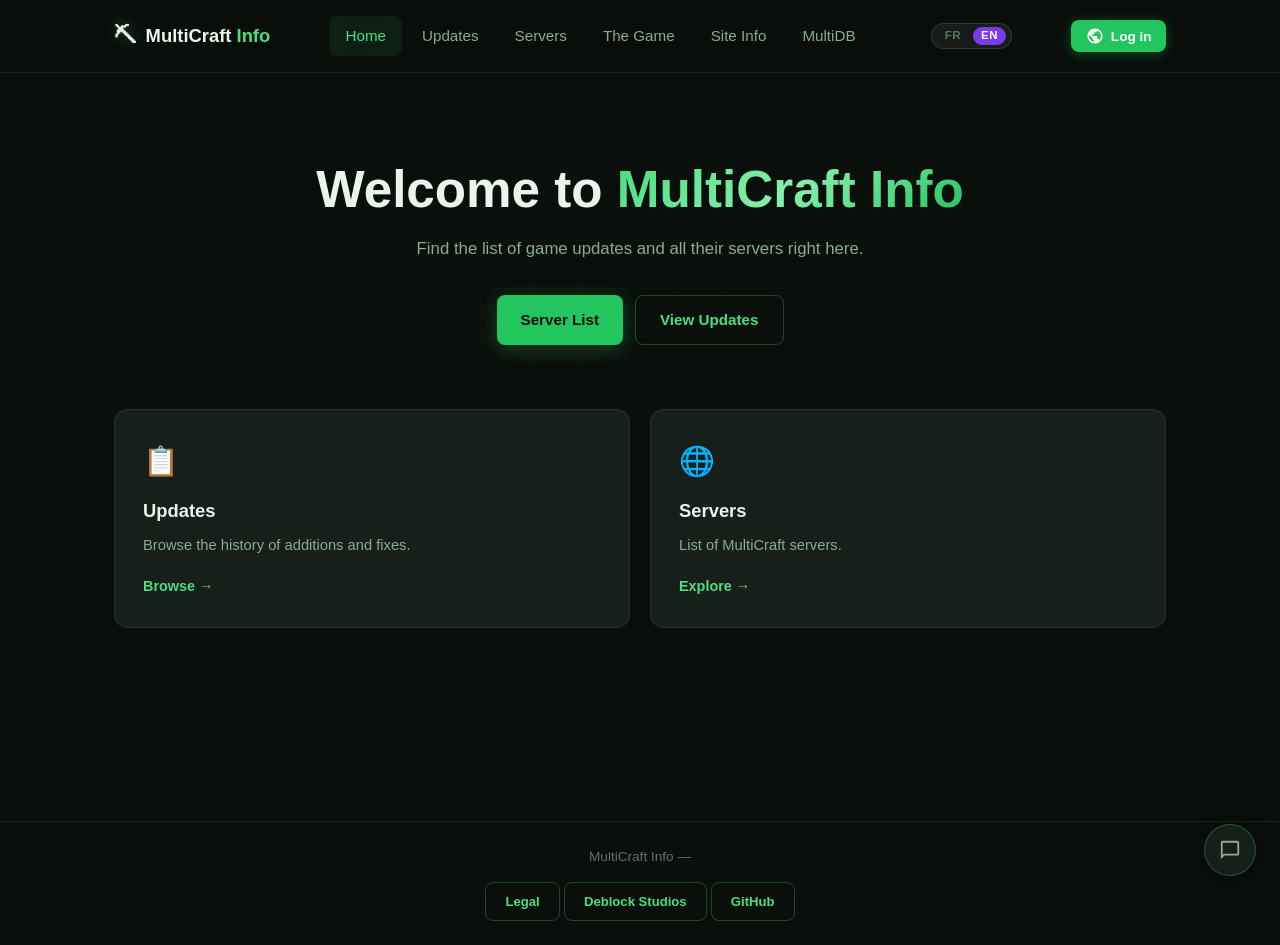
==== commit daebfd16: "Add files via upload" ====
--- a/index.html
+++ b/index.html
@@ -1,351 +1,1116 @@
-  <!DOCTYPE html>
-<html lang="fr">
-
-<head>
-  <meta charset="UTF-8">
-  <meta name="viewport" content="width=device-width, initial-scale=1.0">
-  <meta name="description" id="meta-description"
-    content="MultiCraft Info — Actualités, mises à jour et informations sur les serveurs MultiCraft.">
-  <title>MultiCraft Info</title>
-  <link rel="stylesheet" href="style.css">
-  <style>
-    /* ── Language Switcher ── */
-    .lang-switcher {
-      display: flex;
-      align-items: center;
-      gap: 4px;
-      background: rgba(255,255,255,0.06);
-      border: 1px solid rgba(255,255,255,0.12);
-      border-radius: 20px;
-      padding: 3px 5px;
-      flex-shrink: 0;
-    }
-    .lang-btn {
-      background: none;
-      border: none;
-      cursor: pointer;
-      font-size: 0.72rem;
-      font-weight: 700;
-      letter-spacing: 0.04em;
-      color: var(--text-dim, #888);
-      padding: 3px 8px;
-      border-radius: 14px;
-      transition: background 0.18s, color 0.18s;
-      line-height: 1;
-    }
-    .lang-btn.active {
-      background: var(--accent, #7c3aed);
-      color: #fff;
-    }
-    .lang-btn:hover:not(.active) {
-      background: rgba(255,255,255,0.08);
-      color: var(--text, #eee);
-    }
-    .header-inner {
-      gap: 10px;
-    }
-  </style>
-</head>
-
-<body>
-  <div id="cursor-halo" aria-hidden="true"></div>
-  <div class="grid-bg" aria-hidden="true"></div>
-
-  <header class="site-header">
-    <div class="header-inner">
-      <a href="#accueil" class="logo" data-nav="accueil">
-        <span class="logo-icon">⛏</span>
-        <span class="logo-text">MultiCraft <em>Info</em></span>
-      </a>
-      <button class="nav-toggle" aria-label="Ouvrir le menu" aria-expanded="false">
-        <span></span>
-        <span></span>
-        <span></span>
-      </button>
-      <nav class="main-nav">
-        <a href="#accueil" class="nav-link active" data-nav="accueil" data-i18n="nav.home">Accueil</a>
-        <a href="#mises-a-jour" class="nav-link" data-nav="mises-a-jour" data-i18n="nav.updates">Mises à jour</a>
-        <a href="#serveurs" class="nav-link" data-nav="serveurs" data-i18n="nav.servers">Serveurs</a>
-        <a href="#info-du-jeu" class="nav-link" data-nav="info-du-jeu" data-i18n="nav.gameInfo">Info du jeu</a>
-        <a href="#info-du-site" class="nav-link" data-nav="info-du-site" data-i18n="nav.siteInfo">Info du site</a>
-        <a href="#telecharger" class="nav-link" data-nav="telecharger" data-i18n="nav.download">Télécharger</a>
-        <a href="https://multidb.vercel.app/#/" class="nav-link">MultiDB</a>
-      </nav>
-      <!-- Language Switcher -->
-      <div class="lang-switcher" aria-label="Language / Langue">
-        <button class="lang-btn" id="lang-fr" onclick="setLang('fr')">FR</button>
-        <button class="lang-btn" id="lang-en" onclick="setLang('en')">EN</button>
-      </div>
-      <div id="discord-auth-widget" class="discord-auth-widget">
-        <button id="discord-login-btn" class="btn btn-discord-auth" aria-label="Se connecter avec Discord">
-          <svg width="18" height="18" viewBox="0 0 24 24" fill="currentColor" aria-hidden="true">
-            <path
-              d="M20.317 4.37a19.791 19.791 0 0 0-4.885-1.515.074.074 0 0 0-.079.037c-.21.375-.444.864-.608 1.25a18.27 18.27 0 0 0-5.487 0 12.64 12.64 0 0 0-.617-1.25.077.077 0 0 0-.079-.037A19.736 19.736 0 0 0 3.677 4.37a.07.07 0 0 0-.032.027C.533 9.046-.32 13.58.099 18.057c.002.022.015.043.03.054a19.9 19.9 0 0 0 5.993 3.03.078.078 0 0 0 .084-.028 14.09 14.09 0 0 0 1.226-1.994.076.076 0 0 0-.041-.106 13.107 13.107 0 0 1-1.872-.892.077.077 0 0 1-.008-.128 10.2 10.2 0 0 0 .372-.292.074.074 0 0 1 .077-.01c3.928 1.793 8.18 1.793 12.062 0a.074.074 0 0 1 .078.01c.12.098.246.198.373.292a.077.077 0 0 1-.006.127 12.299 12.299 0 0 1-1.873.892.077.077 0 0 0-.041.107c.36.698.772 1.362 1.225 1.993a.076.076 0 0 0 .084.028 19.839 19.839 0 0 0 6.002-3.03.077.077 0 0 0 .032-.054c.5-5.177-.838-9.674-3.549-13.66a.061.061 0 0 0-.031-.03z" />
-          </svg>
-          <span id="discord-btn-label" data-i18n="discord.login">Connexion</span>
-        </button>
-        <div id="discord-user-info" class="discord-user-info" hidden>
-          <img id="discord-avatar" class="discord-avatar" src="" alt="" width="28" height="28">
-          <span id="discord-username" class="discord-username"></span>
-          <button id="discord-logout-btn" class="discord-logout-btn" aria-label="Se déconnecter">✕</button>
-        </div>
-      </div>
-    </div>
-  </header>
-
-  <main id="app">
-    <!-- Accueil / Home -->
-    <section id="page-accueil" class="page active">
-      <div class="hero">
-        <h1 data-i18n="home.title">Bienvenue sur <span class="gradient-text">MultiCraft Info</span></h1>
-        <p class="hero-subtitle" data-i18n="home.subtitle">
-          Retrouvez ici la liste des mises à jour du jeu ainsi que tous leurs serveurs.
-        </p>
-        <div class="hero-actions">
-          <a href="#serveurs" class="btn btn-primary" data-nav="serveurs" data-i18n="home.btnServers">Liste des serveurs</a>
-          <a href="#mises-a-jour" class="btn btn-ghost" data-nav="mises-a-jour" data-i18n="home.btnUpdates">Voir les mises à jour</a>
-        </div>
-      </div>
-
-      <div class="cards-grid">
-        <article class="info-card">
-          <div class="card-icon">📋</div>
-          <h2 data-i18n="home.card1Title">Mises à jour</h2>
-          <p data-i18n="home.card1Desc">Consultez l'historique des ajouts et corrections.</p>
-          <a href="#mises-a-jour" class="card-link" data-nav="mises-a-jour" data-i18n="home.card1Link">Consulter →</a>
-        </article>
-        <article class="info-card">
-          <div class="card-icon">🌐</div>
-          <h2 data-i18n="home.card2Title">Serveurs</h2>
-          <p data-i18n="home.card2Desc">Liste des différents serveurs de MultiCraft.</p>
-          <a href="#serveurs" class="card-link" data-nav="serveurs" data-i18n="home.card2Link">Explorer →</a>
-        </article>
-      </div>
-    </section>
-
-    <!-- Mises à jour / Updates -->
-    <section id="page-mises-a-jour" class="page">
-      <div class="page-header">
-        <h1 data-i18n="nav.updates">Mises à jour</h1>
-        <p data-i18n="updates.subtitle">Les dernières nouveautés du jeu, classées de la plus récente à la plus ancienne.</p>
-      </div>
-      <div id="updates-container" class="updates-list">
-        <div class="loading-state">
-          <div class="spinner"></div>
-          <p data-i18n="updates.loading">Chargement des mises à jour…</p>
-        </div>
-      </div>
-    </section>
-
-    <!-- Serveurs / Servers -->
-    <section id="page-serveurs" class="page">
-      <div class="page-header">
-        <h1 data-i18n="nav.servers">Serveurs</h1>
-        <p data-i18n="servers.subtitle">Liste des serveurs. Trouvez un serveur et rejoignez-le en un clic.</p>
-      </div>
-
-      <div class="servers-toolbar">
-        <div class="search-bar" id="search-bar-wrapper">
-          <input type="search" id="server-search" placeholder="Rechercher un serveur…"
-            aria-label="Rechercher un serveur" data-i18n-placeholder="servers.searchPlaceholder">
-          <button type="button" id="search-btn" class="search-submit-btn" aria-label="Rechercher">🔍</button>
-        </div>
-
-        <div class="filters-group">
-          <select id="sort-by" class="filter-select" aria-label="Trier les serveurs">
-            <option value="players-desc" data-i18n="servers.sortPlayersDesc">Joueurs ↓</option>
-            <option value="players-asc" data-i18n="servers.sortPlayersAsc">Joueurs ↑</option>
-            <option value="rating-desc" data-i18n="servers.sortRatingDesc">Note Décroissant</option>
-            <option value="rating-asc" data-i18n="servers.sortRatingAsc">Note Croissant</option>
-          </select>
-
-          <select id="filter-country" class="filter-select" aria-label="Filtrer par pays">
-            <option value="all" data-i18n="servers.allCountries">🌍 Tous les pays</option>
-          </select>
-        </div>
-
-        <span id="servers-count" class="servers-count"></span>
-      </div>
-
-      <div id="servers-container" class="servers-grid">
-        <div class="loading-state">
-          <div class="spinner"></div>
-          <p data-i18n="servers.loading">Chargement des serveurs…</p>
-        </div>
-      </div>
-    </section>
-
-    <!-- Info du site / Site Info -->
-    <section id="page-info-du-site" class="page">
-      <div class="page-header">
-        <h1 data-i18n="nav.siteInfo">Info du site</h1>
-        <div class="info-site-content">
-          <p data-i18n="siteInfo.createdBy">Ce site web a été créé par <a href="Nathmatt22">Aurelmattnath</a> et <a
-              href="https://github.com/lulu76450">Lucas76</a>.</p>
-          <p data-i18n="siteInfo.source">Le code source du site est disponible <a href="https://github.com/Nathmatt22/MultiCraft-info">ici</a>.</p>
-          <p data-i18n="siteInfo.notAffiliated">Nous ne sommes pas affiliés à MultiCraft</p>
-          <p>Version 1.0</p>
-        </div>
-      </div>
-    </section>
-
-    <!-- Info du jeu / Game Info -->
-    <section id="page-info-du-jeu" class="page">
-      <div class="page-header">
-        <h1 data-i18n="nav.gameInfo">Info du jeu</h1>
-        <p data-i18n="gameInfo.subtitle">Liste des serveurs physiques de MultiCraft.</p>
-      </div>
-      <div id="datacenters-container" class="datacenters-grid"></div>
-    </section>
-
-    <!-- Télécharger / Download -->
-    <section id="page-telecharger" class="page">
-      <div class="page-header">
-        <h1 data-i18n="nav.download">Télécharger MultiCraft</h1>
-        <p data-i18n="download.subtitle">Téléchargez MultiCraft pour Android ou Windows et choisissez la version de votre choix.</p>
-      </div>
-
-      <div class="download-grid">
-        <article class="download-card">
-          <div class="download-icon" aria-hidden="true">🤖</div>
-          <h2 data-i18n="download.androidTitle">Android</h2>
-          <p data-i18n="download.androidDesc">Fichier APK à installer sur votre appareil Android.</p>
-
-          <label class="download-version-label" for="android-version-select" data-i18n="download.chooseVersion">Choisir la version</label>
-          <select id="android-version-select" class="filter-select download-version-select"></select>
-
-          <a id="android-download-btn" href="#" class="btn btn-primary download-btn" data-i18n="download.btnAndroid">Télécharger pour Android</a>
-        </article>
-
-        <article class="download-card">
-          <div class="download-icon" aria-hidden="true">🪟</div>
-          <h2 data-i18n="download.windowsTitle">Windows</h2>
-          <p data-i18n="download.windowsDesc">Installateur à exécuter sur votre PC Windows.</p>
-
-          <label class="download-version-label" for="windows-version-select" data-i18n="download.chooseVersion">Choisir la version</label>
-          <select id="windows-version-select" class="filter-select download-version-select"></select>
-
-          <a id="windows-download-btn" href="#" class="btn btn-primary download-btn" data-i18n="download.btnWindows">Télécharger pour Windows</a>
-        </article>
-      </div>
-    </section>
-  </main>
-
-  <footer class="site-footer">
-    <p>MultiCraft Info — <span id="footer-year"></span></p>
-    <a href="https://multicraft-info.netlify.app/legal.html" data-i18n="footer.legal">Légal</a>
-  </footer>
-
-  <!-- Pop-up code d'invitation / Server modal -->
-  <div id="server-modal" class="modal-overlay" hidden>
-    <div class="modal-box" role="dialog" aria-modal="true" aria-labelledby="modal-server-name">
-      <button type="button" class="modal-close" id="modal-close-btn" aria-label="Fermer">✕</button>
-      <p class="modal-eyebrow" data-i18n="modal.serverInfo">Informations du serveur</p>
-      <h2 id="modal-server-name" data-i18n="modal.server">Serveur</h2>
-
-      <div class="modal-body">
-        <!-- Filled dynamically by JS -->
-      </div>
-
-      <p class="modal-label" data-i18n="modal.inviteCode">Code d'invitation</p>
-      <div class="modal-code-row">
-        <code id="modal-code" class="modal-code"></code>
-        <button type="button" id="modal-copy-btn" class="btn btn-primary btn-copy" data-i18n="modal.copy">Copier</button>
-      </div>
-
-      <div class="modal-actions">
-        <button type="button" id="modal-share-btn" class="btn btn-ghost" data-i18n="modal.share">🔗 Partager</button>
-        <button type="button" id="modal-close-btn-2" class="btn btn-ghost modal-close-bottom" data-i18n="modal.close">Fermer</button>
-      </div>
-
-      <div id="modal-reviews-section" class="modal-reviews-section"></div>
-    </div>
-  </div>
-
-  <!-- Pop-up liste des joueurs / Players modal -->
-  <div id="players-modal" class="modal-overlay" hidden>
-    <div class="modal-box players-modal-box" role="dialog" aria-modal="true" aria-labelledby="players-modal-title">
-      <button type="button" class="modal-close" id="players-modal-close-btn" aria-label="Fermer">✕</button>
-      <p class="modal-eyebrow" data-i18n="modal.connectedPlayers">Joueurs connectés</p>
-      <h2 id="players-modal-title" data-i18n="modal.server">Serveur</h2>
-      <span id="players-modal-count" class="players-modal-count"></span>
-
-      <label class="search-bar players-search-bar" for="players-search-input">
-        <span class="search-icon" aria-hidden="true">🔍</span>
-        <input type="search" id="players-search-input" placeholder="Rechercher un joueur…"
-          aria-label="Rechercher un joueur" data-i18n-placeholder="modal.searchPlayer">
-      </label>
-
-      <div id="players-list-container" class="players-list-container">
-        <!-- Filled dynamically by JS -->
-      </div>
-
-      <div class="modal-actions">
-        <button type="button" id="players-modal-close-btn-2" class="btn btn-ghost modal-close-bottom" data-i18n="modal.close">Fermer</button>
-      </div>
-    </div>
-  </div>
-
-  <!-- Widget Chat Global Flottant -->
-  <div id="chat-widget" class="chat-widget">
-    <!-- Bulle de chat -->
-    <button id="chat-bubble" class="chat-bubble" aria-label="Ouvrir le chat global" title="Chat Global">
-      <svg width="22" height="22" viewBox="0 0 24 24" fill="currentColor" aria-hidden="true">
-        <path d="M20 2H4c-1.1 0-2 .9-2 2v18l4-4h14c1.1 0 2-.9 2-2V4c0-1.1-.9-2-2-2zm0 14H5.17L4 17.17V4h16v12z"/>
-      </svg>
-      <span id="chat-badge" class="chat-badge" hidden></span>
-    </button>
-
-    <!-- Fenêtre de chat -->
-    <div id="chat-window" class="chat-window" hidden>
-      <!-- Header -->
-      <div class="chat-header">
-        <div class="chat-header-left">
-          <span class="chat-header-title">Global <span class="chat-header-title-accent">Chat</span></span>
-        </div>
-        <button id="chat-close-btn" class="chat-close-btn" aria-label="Fermer le chat">✕</button>
-      </div>
-      <!-- Tab bar -->
-      <div class="chat-tabs">
-        <button class="chat-tab active">GLOBAL</button>
-      </div>
-      <!-- Messages -->
-      <div id="chat-messages" class="chat-messages">
-        <!-- Rempli dynamiquement -->
-      </div>
-      <!-- Footer -->
-      <div class="chat-footer">
-        <!-- Zone de saisie si connecté -->
-        <div id="chat-input-area" hidden>
-          <div class="chat-input-row">
-            <textarea id="chat-input" data-i18n-placeholder="chat.placeholder" placeholder="Type a message..." maxlength="500" rows="1"></textarea>
-            <button id="chat-send-btn" class="chat-send-btn" aria-label="Envoyer">
-              <svg width="18" height="18" viewBox="0 0 24 24" fill="currentColor" aria-hidden="true">
-                <path d="M2.01 21L23 12 2.01 3 2 10l15 2-15 2z"/>
-              </svg>
-            </button>
-          </div>
-        </div>
-        <!-- Message de connexion si non connecté -->
-        <div id="chat-login-area">
-          <p class="chat-login-prompt" data-i18n="chat.loginPrompt">Connectez-vous avec Discord pour discuter.</p>
-          <button id="chat-widget-login-btn" class="btn btn-discord-auth btn-sm" aria-label="Se connecter avec Discord">
-            <svg width="14" height="14" viewBox="0 0 24 24" fill="currentColor" aria-hidden="true" style="margin-right: 4px; vertical-align: middle;">
-              <path d="M20.317 4.37a19.791 19.791 0 0 0-4.885-1.515.074.074 0 0 0-.079.037c-.21.375-.444.864-.608 1.25a18.27 18.27 0 0 0-5.487 0 12.64 12.64 0 0 0-.617-1.25.077.077 0 0 0-.079-.037A19.736 19.736 0 0 0 3.677 4.37a.07.07 0 0 0-.032.027C.533 9.046-.32 13.58.099 18.057c.002.022.015.043.03.054a19.9 19.9 0 0 0 5.993 3.03.078.078 0 0 0 .084-.028 14.09 14.09 0 0 0 1.226-1.994.076.076 0 0 0-.041-.106 13.107 13.107 0 0 1-1.872-.892.077.077 0 0 1-.008-.128 10.2 10.2 0 0 0 .372-.292.074.074 0 0 1 .077-.01c3.928 1.793 8.18 1.793 12.062 0a.074.074 0 0 1 .078.01c.12.098.246.198.373.292a.077.077 0 0 1-.006.127 12.299 12.299 0 0 1-1.873.892.077.077 0 0 0-.041.107c.36.698.772 1.362 1.225 1.993a.076.076 0 0 0 .084.028 19.839 19.839 0 0 0 6.002-3.03.077.077 0 0 0 .032-.054c.5-5.177-.838-9.674-3.549-13.66a.061.061 0 0 0-.031-.03z" />
-            </svg>
-            <span data-i18n="discord.login">Connexion</span>
-          </button>
-        </div>
-      </div>
-    </div>
-  </div>
-
-
-  <script src="i18n.js"></script>
-  <script src="script.js"></script>
-  <!-- 100% privacy-first analytics -->
-  <script data-collect-dnt="true" async src="https://scripts.simpleanalyticscdn.com/latest.js"></script>
-
-</body>
-
-</html>
+<!DOCTYPE html>
+
+<html lang="fr">
+
+
+
+<head>
+
+  <meta charset="UTF-8">
+
+  <meta name="viewport" content="width=device-width, initial-scale=1.0">
+
+  <meta name="description" id="meta-description"
+
+    content="MultiCraft Info — Actualités, mises à jour et informations sur les serveurs MultiCraft.">
+
+  <title>MultiCraft Info</title>
+
+  <link rel="stylesheet" href="style.css">
+
+  <style>
+
+    /* ── Language Switcher ── */
+
+    .lang-switcher {
+
+      display: flex;
+
+      align-items: center;
+
+      gap: 4px;
+
+      background: rgba(255, 255, 255, 0.06);
+
+      border: 1px solid rgba(255, 255, 255, 0.12);
+
+      border-radius: 20px;
+
+      padding: 3px 5px;
+
+      flex-shrink: 0;
+
+    }
+
+
+
+    .lang-btn {
+
+      background: none;
+
+      border: none;
+
+      cursor: pointer;
+
+      font-size: 0.72rem;
+
+      font-weight: 700;
+
+      letter-spacing: 0.04em;
+
+      color: var(--text-dim, #888);
+
+      padding: 3px 8px;
+
+      border-radius: 14px;
+
+      transition: background 0.18s, color 0.18s;
+
+      line-height: 1;
+
+    }
+
+
+
+    .lang-btn.active {
+
+      background: var(--accent, #7c3aed);
+
+      color: #fff;
+
+    }
+
+
+
+    .lang-btn:hover:not(.active) {
+
+      background: rgba(255, 255, 255, 0.08);
+
+      color: var(--text, #eee);
+
+    }
+
+
+
+    .header-inner {
+
+      gap: 10px;
+
+    }
+
+
+
+    /* ── Alert Banner ── */
+
+    #alert-banner {
+
+      display: none;
+
+      width: 100%;
+
+      background: #dc2626;
+
+      color: #fff;
+
+      text-align: center;
+
+      padding: 10px 16px;
+
+      font-size: 0.88rem;
+
+      font-weight: 600;
+
+      line-height: 1.4;
+
+      position: relative;
+
+      z-index: 1100;
+
+      box-sizing: border-box;
+
+    }
+
+
+
+    #alert-banner.visible {
+
+      display: block;
+
+    }
+
+
+
+    #alert-banner a {
+
+      color: #fde68a;
+
+      text-decoration: underline;
+
+    }
+
+
+
+    .footer-deblock-btn {
+      margin-top: 14px;
+      font-size: 0.82rem;
+      padding: 0.5rem 1.2rem;
+    }
+
+    /* ── Deblock Auth Modal ── */
+    .deblock-form-group label {
+      display: block;
+      font-size: 0.80rem;
+      color: var(--text-muted);
+      margin-bottom: 4px;
+    }
+    .deblock-password-row {
+      display: flex;
+      gap: 4px;
+      align-items: stretch;
+    }
+    .deblock-password-row .review-input {
+      flex: 1;
+    }
+    .deblock-password-toggle {
+      background: rgba(255,255,255,0.06);
+      border: 1px solid var(--border);
+      border-radius: var(--radius-sm);
+      color: var(--text-muted);
+      cursor: pointer;
+      padding: 0 10px;
+      font-size: 0.9rem;
+    }
+    .deblock-password-toggle:hover {
+      background: rgba(255,255,255,0.1);
+    }
+    .deblock-auth-switch a {
+      text-decoration: none;
+    }
+    .deblock-auth-switch a:hover {
+      text-decoration: underline;
+    }
+    .deblock-auth-loading {
+      display: flex;
+      flex-direction: column;
+      align-items: center;
+      padding: 2rem 0;
+    }
+    @media (max-width: 600px) {
+
+      #alert-banner {
+
+        font-size: 0.80rem;
+
+        padding: 8px 12px;
+
+      }
+
+    }
+
+  </style>
+
+  <meta name="google-site-verification" content="If98To2pKMns-o4FCo6x8w-t75vmph2r2wvS86j1RGo" />
+
+</head>
+
+
+
+<body>
+
+  <!-- Alert Banner — content loaded from banner.md -->
+
+  <div id="alert-banner" role="alert" aria-live="polite"></div>
+
+
+
+  <div id="cursor-halo" aria-hidden="true"></div>
+
+  <div class="grid-bg" aria-hidden="true"></div>
+
+
+
+  <header class="site-header">
+
+    <div class="header-inner">
+
+      <a href="#accueil" class="logo" data-nav="accueil">
+
+        <span class="logo-icon">⛏</span>
+
+        <span class="logo-text">MultiCraft <em>Info</em></span>
+
+      </a>
+
+      <button class="nav-toggle" aria-label="Ouvrir le menu" aria-expanded="false">
+
+        <span></span>
+
+        <span></span>
+
+        <span></span>
+
+      </button>
+
+      <nav class="main-nav">
+
+        <a href="#accueil" class="nav-link active" data-nav="accueil" data-i18n="nav.home">Accueil</a>
+
+        <a href="#mises-a-jour" class="nav-link" data-nav="mises-a-jour" data-i18n="nav.updates">Mises à jour</a>
+
+        <a href="#serveurs" class="nav-link" data-nav="serveurs" data-i18n="nav.servers">Serveurs</a>
+
+        <a href="#le-jeu" class="nav-link" data-nav="le-jeu" data-i18n="nav.theGame">Le jeu</a>
+
+        <a href="#info-du-site" class="nav-link" data-nav="info-du-site" data-i18n="nav.siteInfo">Info du site</a>
+
+        <a href="https://multidb.vercel.app/#/" class="nav-link">MultiDB</a>
+
+      </nav>
+
+      <!-- Language Switcher -->
+
+      <div class="lang-switcher" aria-label="Language / Langue">
+
+        <button class="lang-btn" id="lang-fr" onclick="setLang('fr')">FR</button>
+
+        <button class="lang-btn" id="lang-en" onclick="setLang('en')">EN</button>
+
+      </div>
+
+      <div id="deblock-auth-widget" class="deblock-auth-widget">
+
+        <button id="deblock-login-btn" class="btn btn-deblock-auth" aria-label="Se connecter avec Deblock">
+
+          <svg width="18" height="18" viewBox="0 0 24 24" fill="currentColor" aria-hidden="true">
+
+            <path d="M12 2C6.48 2 2 6.48 2 12s4.48 10 10 10 10-4.48 10-10S17.52 2 12 2zm-1 17.93c-3.95-.49-7-3.85-7-7.93 0-.62.08-1.21.21-1.79L9 15v1c0 1.1.9 2 2 2v1.93zm6.9-2.54c-.26-.81-1-1.39-1.9-1.39h-1v-3c0-.55-.45-1-1-1H8v-2h2c.55 0 1-.45 1-1V7h2c1.1 0 2-.9 2-2v-.41c2.93 1.19 5 4.06 5 7.41 0 2.08-.8 3.97-2.1 5.39z" />
+
+          </svg>
+
+          <span id="deblock-btn-label" data-i18n="deblock.login">Connexion</span>
+
+        </button>
+
+        <div id="deblock-user-info" class="deblock-user-info" hidden>
+
+          <img id="deblock-avatar" class="deblock-avatar" src="" alt="" width="28" height="28">
+
+          <span id="deblock-username" class="deblock-username"></span>
+
+          <a href="#profil" class="deblock-profile-link" data-nav="profil" data-i18n="nav.profile">Profil</a>
+
+          <button id="deblock-logout-btn" class="deblock-logout-btn" aria-label="Se déconnecter">✕</button>
+
+        </div>
+
+      </div>
+
+    </div>
+
+  </header>
+
+
+
+  <main id="app">
+
+    <!-- Accueil / Home -->
+
+    <section id="page-accueil" class="page active">
+
+      <div class="hero">
+
+        <h1 data-i18n="home.title">Bienvenue sur <span class="gradient-text">MultiCraft Info</span></h1>
+
+        <p class="hero-subtitle" data-i18n="home.subtitle">
+
+          Retrouvez ici la liste des mises à jour du jeu ainsi que tous leurs serveurs.
+
+        </p>
+
+        <div class="hero-actions">
+
+          <a href="#serveurs" class="btn btn-primary" data-nav="serveurs" data-i18n="home.btnServers">Liste des
+
+            serveurs</a>
+
+          <a href="#mises-a-jour" class="btn btn-ghost" data-nav="mises-a-jour" data-i18n="home.btnUpdates">Voir les
+
+            mises à jour</a>
+
+        </div>
+
+      </div>
+
+
+
+      <div class="cards-grid">
+
+        <article class="info-card">
+
+          <div class="card-icon">📋</div>
+
+          <h2 data-i18n="home.card1Title">Mises à jour</h2>
+
+          <p data-i18n="home.card1Desc">Consultez l'historique des ajouts et corrections.</p>
+
+          <a href="#mises-a-jour" class="card-link" data-nav="mises-a-jour" data-i18n="home.card1Link">Consulter →</a>
+
+        </article>
+
+        <article class="info-card">
+
+          <div class="card-icon">🌐</div>
+
+          <h2 data-i18n="home.card2Title">Serveurs</h2>
+
+          <p data-i18n="home.card2Desc">Liste des différents serveurs de MultiCraft.</p>
+
+          <a href="#serveurs" class="card-link" data-nav="serveurs" data-i18n="home.card2Link">Explorer →</a>
+
+        </article>
+
+      </div>
+
+    </section>
+
+
+
+    <!-- Mises à jour / Updates -->
+
+    <section id="page-mises-a-jour" class="page">
+
+      <div class="page-header">
+
+        <h1 data-i18n="nav.updates">Mises à jour</h1>
+
+        <p data-i18n="updates.subtitle">Les dernières nouveautés du jeu, classées de la plus récente à la plus ancienne.
+
+        </p>
+
+      </div>
+
+      <div id="updates-container" class="updates-list">
+
+        <div class="loading-state">
+
+          <div class="spinner"></div>
+
+          <p data-i18n="updates.loading">Chargement des mises à jour…</p>
+
+        </div>
+
+      </div>
+
+    </section>
+
+
+
+    <!-- Serveurs / Servers -->
+
+    <section id="page-serveurs" class="page">
+
+      <div class="page-header">
+
+        <h1 data-i18n="nav.servers">Serveurs</h1>
+
+        <p data-i18n="servers.subtitle">Liste des serveurs. Trouvez un serveur et rejoignez-le en un clic.</p>
+
+      </div>
+
+
+
+      <div class="servers-toolbar">
+
+        <div class="search-bar" id="search-bar-wrapper">
+
+          <input type="search" id="server-search" placeholder="Rechercher un serveur…"
+
+            aria-label="Rechercher un serveur" data-i18n-placeholder="servers.searchPlaceholder">
+
+          <button type="button" id="search-btn" class="search-submit-btn" aria-label="Rechercher">🔍</button>
+
+        </div>
+
+
+
+        <div class="filters-group">
+
+          <select id="sort-by" class="filter-select" aria-label="Trier les serveurs">
+
+            <option value="players-desc" data-i18n="servers.sortPlayersDesc">Joueurs (décroissant)</option>
+
+            <option value="players-asc" data-i18n="servers.sortPlayersAsc">Joueurs (croissant)</option>
+
+            <option value="rating-desc" data-i18n="servers.sortRatingDesc">Note (décroissant)</option>
+
+            <option value="rating-asc" data-i18n="servers.sortRatingAsc">Note ()croissant)</option>
+
+          </select>
+
+
+
+          <select id="filter-country" class="filter-select" aria-label="Filtrer par pays">
+
+            <option value="all" data-i18n="servers.allCountries">🌍 Tous les pays</option>
+
+          </select>
+
+        </div>
+
+
+
+        <span id="servers-count" class="servers-count"></span>
+
+      </div>
+
+
+
+      <div id="servers-container" class="servers-grid">
+
+        <div class="loading-state">
+
+          <div class="spinner"></div>
+
+          <p data-i18n="servers.loading">Chargement des serveurs…</p>
+
+        </div>
+
+      </div>
+
+    </section>
+
+
+
+    <!-- Info du site / Site Info -->
+
+    <section id="page-info-du-site" class="page">
+
+      <div class="page-header">
+
+        <h1 data-i18n="nav.siteInfo">Info du site</h1>
+
+        <div class="info-site-content">
+
+          <p data-i18n="siteInfo.createdBy">Ce site web a été créé par <a href="Nathmatt22">Aurelmattnath</a> et <a
+
+              href="https://github.com/lulu76450">Lucas76</a>.</p>
+
+          <p data-i18n="siteInfo.source">Le code source du site est disponible <a
+
+              href="https://github.com/Nathmatt22/MultiCraft-info">ici</a>.</p>
+
+          <p data-i18n="siteInfo.notAffiliated">Nous ne sommes pas affiliés à MultiCraft</p>
+
+          <p>Version 1.0</p>
+
+        </div>
+
+      </div>
+
+    </section>
+
+
+
+    <!-- Le jeu / The Game (Télécharger + Info du jeu) -->
+
+    <section id="page-le-jeu" class="page">
+
+      <div class="page-header">
+
+        <h1 data-i18n="nav.theGame">Le jeu</h1>
+
+        <p data-i18n="download.subtitle">Téléchargez MultiCraft pour Android ou Windows et choisissez la version de
+
+          votre choix.</p>
+
+      </div>
+
+
+
+      <div class="download-grid">
+
+        <article class="download-card">
+
+          <div class="download-icon" aria-hidden="true">🤖</div>
+
+          <h2 data-i18n="download.androidTitle">Android</h2>
+
+          <p data-i18n="download.androidDesc">Fichier APK à installer sur votre appareil Android.</p>
+
+
+
+          <label class="download-version-label" for="android-version-select" data-i18n="download.chooseVersion">Choisir
+
+            la version</label>
+
+          <select id="android-version-select" class="filter-select download-version-select"></select>
+
+
+
+          <a id="android-download-btn" href="#" class="btn btn-primary download-btn"
+
+            data-i18n="download.btnAndroid">Télécharger pour Android</a>
+
+        </article>
+
+
+<!-- In comment because MultiCraft removed their Windows version... -->
+     <!--   <article class="download-card">
+
+          <div class="download-icon" aria-hidden="true">🪟</div>
+
+          <h2 data-i18n="download.windowsTitle">Windows</h2>
+
+          <p data-i18n="download.windowsDesc">Installateur à exécuter sur votre PC Windows.</p>
+
+
+
+          <label class="download-version-label" for="windows-version-select" data-i18n="download.chooseVersion">Choisir
+
+            la version</label>
+
+          <select id="windows-version-select" class="filter-select download-version-select"></select>
+
+
+
+          <a id="windows-download-btn" href="#" class="btn btn-primary download-btn"
+
+            data-i18n="download.btnWindows">Télécharger pour Windows</a>
+
+        </article> -->
+
+      </div>
+
+
+
+      <div class="page-header page-header-secondary">
+
+        <h2 data-i18n="nav.gameInfo">Serveurs physiques</h2>
+
+        <p data-i18n="gameInfo.subtitle">Liste des serveurs physiques de MultiCraft.</p>
+
+      </div>
+
+      <div id="datacenters-container" class="datacenters-grid"></div>
+
+    </section>
+
+  </main>
+
+
+
+  
+
+
+
+<!-- Page Profil / Profile page -->
+
+  <section id="page-profil" class="page">
+
+      <div class="page-header">
+
+        <h1 data-i18n="profile.title">Mon Profil</h1>
+
+        <p class="page-subtitle" data-i18n="profile.subtitle">Gérez vos informations personnelles</p>
+
+      </div>
+
+      <div id="profile-status-msg" class="review-error-msg" style="margin-bottom:1rem;" hidden></div>
+
+      <!-- Pseudo / Username -->
+
+      <div class="profile-section">
+
+        <h3 data-i18n="profile.pseudo">Pseudo</h3>
+
+        <div class="profile-input-row">
+
+          <input type="text" id="profile-pseudo" class="review-input" placeholder="Votre pseudo" autocomplete="username" style="flex:1;">
+
+          <button id="profile-save-pseudo" class="btn btn-primary" data-i18n="profile.save">Enregistrer</button>
+
+        </div>
+
+      </div>
+
+      <!-- Email -->
+
+      <div class="profile-section">
+
+        <h3 data-i18n="profile.email">Email</h3>
+
+        <div class="profile-input-row">
+
+          <input type="email" id="profile-email" class="review-input" placeholder="email@example.com" autocomplete="email" style="flex:1;">
+
+          <button id="profile-save-email" class="btn btn-primary" data-i18n="profile.save">Enregistrer</button>
+
+        </div>
+
+      </div>
+
+      <!-- Password -->
+
+      <div class="profile-section">
+
+        <h3 data-i18n="profile.password">Mot de passe</h3>
+
+        <div class="profile-input-row" style="flex-direction:column;gap:0.5rem;">
+
+          <input type="password" id="profile-new-password" class="review-input" placeholder="Nouveau mot de passe (6 caractères minimum)" autocomplete="new-password" style="width:100%;">
+
+          <input type="password" id="profile-confirm-password" class="review-input" placeholder="Confirmer le mot de passe" autocomplete="new-password" style="width:100%;">
+
+          <button id="profile-save-password" class="btn btn-primary" data-i18n="profile.save" style="align-self:flex-start;">Enregistrer</button>
+
+        </div>
+
+      </div>
+
+      <!-- Danger zone -->
+
+      <div class="profile-section profile-danger">
+
+        <h3 data-i18n="profile.deleteAccount">Supprimer mon compte</h3>
+
+        <p style="font-size:0.85rem;color:var(--text-muted);margin-bottom:0.75rem;" data-i18n="profile.deleteConfirm">
+
+          Êtes-vous sûr de vouloir supprimer votre compte ? Cette action est irréversible.
+
+        </p>
+
+        <div class="profile-delete-actions">
+
+          <button id="profile-delete-btn" class="btn btn-danger" data-i18n="profile.deleteAccount">Supprimer mon compte</button>
+
+          <button id="profile-delete-cancel" class="btn btn-secondary" data-i18n="profile.deleteCancel" hidden>Annuler</button>
+
+          <button id="profile-delete-confirm" class="btn btn-danger" data-i18n="profile.deleteConfirmBtn" hidden>Oui, supprimer</button>
+
+        </div>
+
+      </div>
+
+  </section>
+
+<footer class="site-footer">
+
+    <p>MultiCraft Info — <span id="footer-year"></span></p>
+
+   <a href="https://multicraf-info.netlify.app/legal.html" class="btn btn-ghost footer-deblock-btn" target="_blank" rel="noopener noreferrer">Legal</a>
+
+    <a href="https://deblock-studios.vercel.app/" class="btn btn-ghost footer-deblock-btn" target="_blank" rel="noopener noreferrer">Deblock Studios</a>
+     <a href="https://github.com/Deblock-Studios/MultiCraft-Info" class="btn btn-ghost footer-deblock-btn" target="_blank" rel="noopener noreferrer">GitHub</a>
+
+
+  </footer>
+
+  <!-- Pop-up code d'invitation / Server modal -->
+
+  <div id="server-modal" class="modal-overlay" hidden>
+
+    <div class="modal-box" role="dialog" aria-modal="true" aria-labelledby="modal-server-name">
+
+      <button type="button" class="modal-close" id="modal-close-btn" aria-label="Fermer">✕</button>
+
+      <p class="modal-eyebrow" data-i18n="modal.serverInfo">Informations du serveur</p>
+
+      <h2 id="modal-server-name" data-i18n="modal.server">Serveur</h2>
+
+
+
+      <div class="modal-body">
+
+        <!-- Filled dynamically by JS -->
+
+      </div>
+
+
+
+      <p class="modal-label" data-i18n="modal.inviteCode">Code d'invitation</p>
+
+      <div class="modal-code-row">
+
+        <code id="modal-code" class="modal-code"></code>
+
+        <button type="button" id="modal-copy-btn" class="btn btn-primary btn-copy"
+
+          data-i18n="modal.copy">Copier</button>
+
+      </div>
+
+
+
+      <div class="modal-actions">
+
+        <button type="button" id="modal-share-btn" class="btn btn-ghost" data-i18n="modal.share">🔗 Partager</button>
+
+        <button type="button" id="modal-close-btn-2" class="btn btn-ghost modal-close-bottom"
+
+          data-i18n="modal.close">Fermer</button>
+
+      </div>
+
+
+
+      <div id="modal-reviews-section" class="modal-reviews-section"></div>
+
+    </div>
+
+  </div>
+
+
+
+  <!-- Pop-up liste des joueurs / Players modal -->
+
+  <div id="players-modal" class="modal-overlay" hidden>
+
+    <div class="modal-box players-modal-box" role="dialog" aria-modal="true" aria-labelledby="players-modal-title">
+
+      <button type="button" class="modal-close" id="players-modal-close-btn" aria-label="Fermer">✕</button>
+
+      <p class="modal-eyebrow" data-i18n="modal.connectedPlayers">Joueurs connectés</p>
+
+      <h2 id="players-modal-title" data-i18n="modal.server">Serveur</h2>
+
+      <span id="players-modal-count" class="players-modal-count"></span>
+
+
+
+      <label class="search-bar players-search-bar" for="players-search-input">
+
+        <span class="search-icon" aria-hidden="true">🔍</span>
+
+        <input type="search" id="players-search-input" placeholder="Rechercher un joueur…"
+
+          aria-label="Rechercher un joueur" data-i18n-placeholder="modal.searchPlayer">
+
+      </label>
+
+
+
+      <div id="players-list-container" class="players-list-container">
+
+        <!-- Filled dynamically by JS -->
+
+      </div>
+
+
+
+      <div class="modal-actions">
+
+        <button type="button" id="players-modal-close-btn-2" class="btn btn-ghost modal-close-bottom"
+
+          data-i18n="modal.close">Fermer</button>
+
+      </div>
+
+    </div>
+
+  </div>
+
+
+
+  <!-- Pop-up connexion Deblock / Login modal -->
+
+  <div id="deblock-login-modal" class="modal-overlay" hidden>
+
+    <div class="modal-box" role="dialog" aria-modal="true" aria-labelledby="deblock-login-title">
+
+      <button type="button" class="modal-close" id="deblock-login-close" aria-label="Fermer">✕</button>
+
+      <p class="modal-eyebrow">Deblock Account</p>
+
+      <h2 id="deblock-login-title" data-i18n="deblock.loginTitle">Connexion Deblock</h2>
+
+      <div id="deblock-login-error" class="review-error-msg" style="margin-bottom:0.75rem;" hidden></div>
+
+      <!-- Login mode -->
+
+      <div id="deblock-login-mode">
+
+        <div class="deblock-form-group">
+
+          <label for="deblock-email">Email</label>
+
+          <input type="email" id="deblock-email" class="review-input" placeholder="email@example.com" autocomplete="email">
+
+        </div>
+
+        <div class="deblock-form-group" style="margin-top:0.5rem;">
+
+          <label for="deblock-password">Mot de passe</label>
+
+          <div class="deblock-password-row">
+
+            <input type="password" id="deblock-password" class="review-input" placeholder="••••••••" autocomplete="current-password">
+
+            <button type="button" id="deblock-password-toggle" class="deblock-password-toggle" aria-label="Afficher le mot de passe">👁</button>
+
+          </div>
+
+        </div>
+
+        <button id="deblock-login-submit" class="btn btn-primary" style="width:100%;margin-top:0.75rem;" data-i18n="deblock.loginBtn">Se connecter</button>
+
+        <p class="deblock-auth-switch" style="margin-top:0.75rem;font-size:0.82rem;color:var(--text-muted);text-align:center;">
+
+          <span data-i18n="deblock.noAccount">Pas encore de compte ?</span>
+
+          <a href="#" id="deblock-show-signup" style="color:var(--green);" data-i18n="deblock.createAccount">Créer un compte</a>
+
+        </p>
+
+        <p style="margin-top:0.4rem;font-size:0.75rem;text-align:center;">
+
+          <a href="#" id="deblock-show-forgot" style="color:var(--text-dim);" data-i18n="deblock.forgotPassword">Mot de passe oublié ?</a>
+
+        </p>
+
+      </div>
+
+      <!-- Signup mode -->
+
+      <div id="deblock-signup-mode" hidden>
+
+        <div class="deblock-form-group">
+
+          <label for="deblock-signup-pseudo" data-i18n="deblock.pseudo">Pseudo</label>
+
+          <input type="text" id="deblock-signup-pseudo" class="review-input" placeholder="Votre pseudo" autocomplete="username">
+
+        </div>
+
+        <div class="deblock-form-group" style="margin-top:0.5rem;">
+
+          <label for="deblock-signup-email">Email</label>
+
+          <input type="email" id="deblock-signup-email" class="review-input" placeholder="email@example.com" autocomplete="email">
+
+        </div>
+
+        <div class="deblock-form-group" style="margin-top:0.5rem;">
+
+          <label for="deblock-signup-password">Mot de passe</label>
+
+          <input type="password" id="deblock-signup-password" class="review-input" placeholder="•••••••• (6 caractères minimum)" autocomplete="new-password">
+
+        </div>
+
+        <div class="deblock-form-group" style="margin-top:0.5rem;">
+
+          <label for="deblock-signup-confirm">Confirmer le mot de passe</label>
+
+          <input type="password" id="deblock-signup-confirm" class="review-input" placeholder="••••••••" autocomplete="new-password">
+
+        </div>
+
+        <button id="deblock-signup-submit" class="btn btn-primary" style="width:100%;margin-top:0.75rem;" data-i18n="deblock.signUpBtn">Créer mon compte</button>
+
+        <p class="deblock-auth-switch" style="margin-top:0.75rem;font-size:0.82rem;color:var(--text-muted);text-align:center;">
+
+          <span data-i18n="deblock.hasAccount">Déjà un compte ?</span>
+
+          <a href="#" id="deblock-show-login" style="color:var(--green);" data-i18n="deblock.login">Se connecter</a>
+
+        </p>
+
+      </div>
+
+      <!-- Forgot password mode -->
+
+      <div id="deblock-forgot-mode" hidden>
+
+        <div class="deblock-form-group">
+
+          <label for="deblock-forgot-email">Email</label>
+
+          <input type="email" id="deblock-forgot-email" class="review-input" placeholder="email@example.com" autocomplete="email">
+
+        </div>
+
+        <button id="deblock-forgot-submit" class="btn btn-primary" style="width:100%;margin-top:0.75rem;" data-i18n="deblock.sendReset">Envoyer le lien de réinitialisation</button>
+
+        <p class="deblock-auth-switch" style="margin-top:0.75rem;font-size:0.82rem;text-align:center;">
+
+          <a href="#" id="deblock-back-to-login" style="color:var(--green);" data-i18n="deblock.backToLogin">← Retour à la connexion</a>
+
+        </p>
+
+      </div>
+
+      <!-- Loading spinner for auth -->
+
+      <div id="deblock-auth-loading" class="deblock-auth-loading" hidden>
+
+        <div class="spinner"></div>
+
+        <p style="margin-top:0.5rem;font-size:0.85rem;color:var(--text-muted);" data-i18n="deblock.loading">Chargement…</p>
+
+      </div>
+
+    </div>
+
+  </div>
+
+  <!-- Widget Chat Flottant -->
+
+  <div id="chat-widget" class="chat-widget">
+
+    <!-- Bulle de chat -->
+
+    <button id="chat-bubble" class="chat-bubble" aria-label="Ouvrir le chat global" title="Chat Global">
+
+      <svg width="22" height="22" viewBox="0 0 24 24" fill="currentColor" aria-hidden="true">
+
+        <path d="M20 2H4c-1.1 0-2 .9-2 2v18l4-4h14c1.1 0 2-.9 2-2V4c0-1.1-.9-2-2-2zm0 14H5.17L4 17.17V4h16v12z" />
+
+      </svg>
+
+      <span id="chat-badge" class="chat-badge" hidden></span>
+
+    </button>
+
+
+
+    <!-- Fenêtre de chat -->
+
+    <div id="chat-window" class="chat-window" hidden>
+
+      <!-- Header -->
+
+      <div class="chat-header">
+
+        <div class="chat-header-left">
+
+          <span class="chat-header-title" id="chat-title">Global <span
+
+              class="chat-header-title-accent">Chat</span></span>
+
+        </div>
+
+        <div class="chat-header-actions">
+
+          <button id="chat-refresh-btn" class="chat-refresh-btn" aria-label="Recharger les messages" title="Recharger">
+
+            <svg width="16" height="16" viewBox="0 0 24 24" fill="none" stroke="currentColor" stroke-width="2">
+
+              <path d="M23 4v6h-6M1 20v-6h6M3.51 9a9 9 0 0 1 14.85-3.36L23 10M1 14l4.64 4.36A9 9 0 0 0 20.49 15" />
+
+            </svg>
+
+          </button>
+
+          <button id="chat-close-btn" class="chat-close-btn" aria-label="Fermer le chat">✕</button>
+
+        </div>
+
+      </div>
+
+
+
+      <!-- Tab bar -->
+
+      <div class="chat-tabs" id="chat-tabs">
+
+        <button class="chat-tab active" data-tab="global" onclick="switchChatTab('global')">🌍 GLOBAL</button>
+
+        <button class="chat-tab" data-tab="french" onclick="switchChatTab('french')">🇫🇷 FR</button>
+
+        <button class="chat-tab" data-tab="english" onclick="switchChatTab('english')">🇬🇧 EN</button>
+
+        <button class="chat-tab" data-tab="private" onclick="switchChatTab('private')" id="private-tab" hidden>💬
+
+          PRIVÉ</button>
+
+      </div>
+
+
+
+      <!-- Messages -->
+
+      <div id="chat-messages" class="chat-messages">
+
+        <!-- Rempli dynamiquement -->
+
+      </div>
+
+
+
+      <!-- Footer -->
+
+      <div class="chat-footer">
+
+        <!-- Zone de saisie si connecté -->
+
+        <div id="chat-input-area" hidden>
+
+          <div class="chat-input-row">
+
+            <textarea id="chat-input" placeholder="Écrire un message..." maxlength="500" rows="1"></textarea>
+
+            <button id="chat-send-btn" class="chat-send-btn" aria-label="Envoyer">
+
+              <svg width="18" height="18" viewBox="0 0 24 24" fill="currentColor" aria-hidden="true">
+
+                <path d="M2.01 21L23 12 2.01 3 2 10l15 2-15 2z" />
+
+              </svg>
+
+            </button>
+
+          </div>
+
+        </div>
+
+        <!-- Message de connexion si non connecté -->
+
+        <div id="chat-login-area">
+
+          <p class="chat-login-prompt" data-i18n="deblock.loginPrompt">Connectez-vous avec Deblock pour discuter.</p>
+
+          <button id="chat-widget-login-btn" class="btn btn-deblock-auth btn-sm" aria-label="Se connecter avec Deblock">
+
+            <svg width="14" height="14" viewBox="0 0 24 24" fill="currentColor" aria-hidden="true"
+
+              style="margin-right: 4px; vertical-align: middle;">
+
+              <path d="M12 2C6.48 2 2 6.48 2 12s4.48 10 10 10 10-4.48 10-10S17.52 2 12 2zm-1 17.93c-3.95-.49-7-3.85-7-7.93 0-.62.08-1.21.21-1.79L9 15v1c0 1.1.9 2 2 2v1.93zm6.9-2.54c-.26-.81-1-1.39-1.9-1.39h-1v-3c0-.55-.45-1-1-1H8v-2h2c.55 0 1-.45 1-1V7h2c1.1 0 2-.9 2-2v-.41c2.93 1.19 5 4.06 5 7.41 0 2.08-.8 3.97-2.1 5.39z" />
+
+            </svg>
+
+            <span data-i18n="deblock.login">Connexion</span>
+
+          </button>
+
+        </div>
+
+      </div>
+
+    </div>
+
+  </div>
+
+
+
+  <script src="https://unpkg.com/@supabase/supabase-js@2"></script>
+
+  <script src="i18n.js"></script>
+
+  <script src="js/deblock-auth.js"></script>
+
+  <script src="script.js"></script>
+
+  <script src="banner.js"></script>
+
+  <!-- 100% privacy-first analytics -->
+
+  <script data-collect-dnt="true" async src="https://scripts.simpleanalyticscdn.com/latest.js"></script>
+
+
+
+</body>
+
+
+
+</html>
--- a/style.css
+++ b/style.css
@@ -352,6 +352,17 @@
   font-size: 1.05rem;
 }
 
+.page-header-secondary {
+  margin-top: 3.5rem;
+  padding-top: 2.5rem;
+  border-top: 1px solid var(--border);
+}
+
+.page-header-secondary h2 {
+  font-size: clamp(1.4rem, 3vw, 1.8rem);
+  margin-bottom: 0.5rem;
+}
+
 .info-site-content {
   max-width: 600px;
   margin: 0 auto;
@@ -892,14 +903,14 @@
   min-width: 0;
 }
 
-.btn-discord {
-  background: #5865f2;
+.btn-deblock {
+  background: #22c55e;
   color: #fff;
 }
 
-.btn-discord:hover {
-  background: #4752c4;
-  box-shadow: 0 6px 20px rgba(88, 101, 242, 0.35);
+.btn-deblock:hover {
+  background: #16a34a;
+  box-shadow: 0 6px 20px rgba(34, 197, 94, 0.35);
 }
 
 .btn-players {
@@ -913,6 +924,17 @@
   box-shadow: 0 6px 20px rgba(56, 189, 248, 0.25);
 }
 
+/* Lien externe vers un serveur Discord (bouton "Discord" sur les cartes serveurs) */
+.btn-discord {
+  background: #5865f2;
+  color: #fff;
+}
+
+.btn-discord:hover {
+  background: #4752c4;
+  box-shadow: 0 6px 20px rgba(88, 101, 242, 0.35);
+}
+
 .server-card:nth-child(1) {
   animation-delay: 0.05s;
 }
@@ -949,7 +971,6 @@
   animation-delay: 0.45s;
 }
 
-/* Styles pour les filtres */
 .filters-group {
   display: flex;
   gap: 0.5rem;
@@ -1126,7 +1147,6 @@
   object-fit: contain;
 }
 
-/* Styles pour le modal détaillé */
 .modal-body {
   margin: 0 0 1.5rem;
   padding: 0;
@@ -1229,7 +1249,6 @@
   word-break: break-all;
 }
 
-/* Styles pour la pop-up "Liste des joueurs" */
 .players-modal-box {
   max-width: 440px;
 }
@@ -1321,11 +1340,11 @@
   white-space: nowrap;
 }
 
-.modal-discord-link {
+.modal-deblock-link {
   margin-top: 0.5rem;
 }
 
-.modal-discord-link .btn-discord {
+.modal-deblock-link .btn-deblock {
   width: 100%;
   justify-content: center;
 }
@@ -1355,7 +1374,6 @@
 
 /* ── MEDIA QUERIES ── */
 
-/* Tablettes et petits écrans */
 @media (max-width: 1024px) {
   .header-inner {
     padding: 0 1rem;
@@ -1378,7 +1396,6 @@
   }
 }
 
-/* Mobiles */
 @media (max-width: 768px) {
   .nav-toggle {
     display: flex;
@@ -1670,7 +1687,6 @@
   }
 }
 
-/* Très petits écrans */
 @media (max-width: 480px) {
   .header-inner {
     padding: 0 0.75rem;
@@ -1784,13 +1800,15 @@
   #cursor-halo {
     display: none;
   }
-  }
+}
 
 /* ══════════════════════════════════════════════════════
    Système d'avis — Supabase
    ══════════════════════════════════════════════════════ */
 
-.modal-reviews-section { margin-top: 0.25rem; }
+.modal-reviews-section {
+  margin-top: 0.25rem;
+}
 
 .reviews-divider {
   height: 1px;
@@ -1862,7 +1880,6 @@
   color: var(--text-dim);
 }
 
-/* Liste */
 .reviews-list {
   display: flex;
   flex-direction: column;
@@ -1873,9 +1890,18 @@
   padding-right: 2px;
 }
 
-.reviews-list::-webkit-scrollbar { width: 4px; }
-.reviews-list::-webkit-scrollbar-track { background: transparent; }
-.reviews-list::-webkit-scrollbar-thumb { background: var(--border-strong); border-radius: 4px; }
+.reviews-list::-webkit-scrollbar {
+  width: 4px;
+}
+
+.reviews-list::-webkit-scrollbar-track {
+  background: transparent;
+}
+
+.reviews-list::-webkit-scrollbar-thumb {
+  background: var(--border-strong);
+  border-radius: 4px;
+}
 
 .reviews-spinner {
   display: flex;
@@ -1898,7 +1924,6 @@
   margin: 0;
 }
 
-/* Carte avis */
 .review-card {
   background: var(--bg-surface);
   border: 1px solid var(--border);
@@ -1907,7 +1932,9 @@
   transition: border-color var(--transition);
 }
 
-.review-card:hover { border-color: var(--border-strong); }
+.review-card:hover {
+  border-color: var(--border-strong);
+}
 
 .review-header {
   display: flex;
@@ -1917,12 +1944,26 @@
   flex-wrap: wrap;
 }
 
-.review-stars { display: inline-flex; gap: 1px; }
-
-.review-star { font-size: 0.82rem; color: var(--border-strong); line-height: 1; }
-.review-star.filled { color: #fbbf24; }
-
-.review-pseudo { font-size: 0.8rem; font-weight: 600; color: var(--green-muted); }
+.review-stars {
+  display: inline-flex;
+  gap: 1px;
+}
+
+.review-star {
+  font-size: 0.82rem;
+  color: var(--border-strong);
+  line-height: 1;
+}
+
+.review-star.filled {
+  color: #fbbf24;
+}
+
+.review-pseudo {
+  font-size: 0.8rem;
+  font-weight: 600;
+  color: var(--green-muted);
+}
 
 .review-date {
   font-size: 0.73rem;
@@ -1938,7 +1979,6 @@
   word-break: break-word;
 }
 
-/* Formulaire */
 .review-form {
   background: var(--bg-surface);
   border: 1px solid var(--border);
@@ -1955,7 +1995,11 @@
   margin: 0 0 0.75rem;
 }
 
-.review-form-fields { display: flex; flex-direction: column; gap: 0.55rem; }
+.review-form-fields {
+  display: flex;
+  flex-direction: column;
+  gap: 0.55rem;
+}
 
 .review-form-row {
   display: flex;
@@ -1985,9 +2029,10 @@
   box-shadow: 0 0 0 2px rgba(74, 222, 128, 0.08);
 }
 
-.review-input::placeholder { color: var(--text-dim); }
-
-/* Sélecteur étoiles */
+.review-input::placeholder {
+  color: var(--text-dim);
+}
+
 .review-star-picker {
   display: flex;
   align-items: center;
@@ -2012,20 +2057,42 @@
   -webkit-user-select: none;
 }
 
-.star-pick.active { color: #fbbf24; }
-.star-pick:hover  { transform: scale(1.2); }
+.star-pick.active {
+  color: #fbbf24;
+}
+
+.star-pick:hover {
+  transform: scale(1.2);
+}
 
 @keyframes shake-stars {
-  0%, 100% { transform: translateX(0); }
-  20%       { transform: translateX(-5px); }
-  40%       { transform: translateX(5px); }
-  60%       { transform: translateX(-4px); }
-  80%       { transform: translateX(4px); }
-}
-
-.review-star-picker.shake { animation: shake-stars 0.4s ease; }
-
-/* Pied de formulaire */
+
+  0%,
+  100% {
+    transform: translateX(0);
+  }
+
+  20% {
+    transform: translateX(-5px);
+  }
+
+  40% {
+    transform: translateX(5px);
+  }
+
+  60% {
+    transform: translateX(-4px);
+  }
+
+  80% {
+    transform: translateX(4px);
+  }
+}
+
+.review-star-picker.shake {
+  animation: shake-stars 0.4s ease;
+}
+
 .review-form-footer {
   display: flex;
   align-items: center;
@@ -2050,7 +2117,6 @@
   transform: none !important;
 }
 
-/* Messages */
 .review-already-done,
 .review-success-msg {
   font-size: 0.85rem;
@@ -2061,7 +2127,9 @@
   animation: fadeIn 0.3s ease;
 }
 
-.review-already-done { color: var(--text-dim); }
+.review-already-done {
+  color: var(--text-dim);
+}
 
 .review-error-msg {
   font-size: 0.8rem;
@@ -2070,22 +2138,22 @@
 }
 
 /* ══════════════════════════════════════════════════════
-   Auth Discord
+   Auth Deblock (Supabase)
    ══════════════════════════════════════════════════════ */
 
-.discord-auth-widget {
+.deblock-auth-widget {
   flex-shrink: 0;
   display: flex;
   align-items: center;
 }
 
-.btn-discord-auth {
+.btn-deblock-auth {
   display: inline-flex;
   align-items: center;
   gap: 0.45rem;
   padding: 0.45rem 0.9rem;
   border-radius: var(--radius-sm);
-  background: #5865F2;
+  background: #22c55e;
   color: #fff;
   font-family: var(--font);
   font-size: 0.85rem;
@@ -2094,42 +2162,45 @@
   cursor: pointer;
   transition: background var(--transition), transform var(--transition), box-shadow var(--transition);
   white-space: nowrap;
-  box-shadow: 0 2px 12px rgba(88, 101, 242, 0.35);
-}
-
-.btn-discord-auth:hover {
-  background: #4752C4;
+  box-shadow: 0 2px 12px rgba(34, 197, 94, 0.35);
+}
+
+.btn-deblock-auth:hover {
+  background: #16a34a;
   transform: translateY(-1px);
-  box-shadow: 0 4px 16px rgba(88, 101, 242, 0.45);
-}
-
-.discord-user-info {
+  box-shadow: 0 4px 16px rgba(34, 197, 94, 0.45);
+}
+
+.deblock-user-info {
   display: flex;
   align-items: center;
   gap: 0.5rem;
-  background: rgba(88, 101, 242, 0.1);
-  border: 1px solid rgba(88, 101, 242, 0.25);
+  background: rgba(34, 197, 94, 0.1);
+  border: 1px solid rgba(34, 197, 94, 0.25);
   border-radius: var(--radius-sm);
   padding: 0.3rem 0.6rem 0.3rem 0.35rem;
 }
 
-.discord-avatar {
+.deblock-avatar {
   border-radius: 50%;
   display: block;
   flex-shrink: 0;
-}
-
-.discord-username {
+  width: 28px;
+  height: 28px;
+  object-fit: cover;
+}
+
+.deblock-username {
   font-size: 0.85rem;
   font-weight: 600;
-  color: #a5b4fc;
+  color: #86efac;
   max-width: 120px;
   overflow: hidden;
   text-overflow: ellipsis;
   white-space: nowrap;
 }
 
-.discord-logout-btn {
+.deblock-logout-btn {
   background: none;
   border: none;
   color: var(--text-dim);
@@ -2141,34 +2212,33 @@
   flex-shrink: 0;
 }
 
-.discord-logout-btn:hover {
+.deblock-logout-btn:hover {
   color: #f87171;
 }
 
-/* Section avis : bannière connexion requise */
-.review-discord-prompt {
+.review-deblock-prompt {
   display: flex;
   align-items: center;
   gap: 0.75rem;
-  background: rgba(88, 101, 242, 0.08);
-  border: 1px solid rgba(88, 101, 242, 0.2);
+  background: rgba(34, 197, 94, 0.08);
+  border: 1px solid rgba(34, 197, 94, 0.2);
   border-radius: var(--radius-sm);
   padding: 0.75rem 1rem;
   font-size: 0.87rem;
   color: var(--text-muted);
 }
 
-.review-discord-prompt svg {
+.review-deblock-prompt svg {
   flex-shrink: 0;
 }
 
-.review-discord-prompt .btn-discord-inline {
+.review-deblock-prompt .btn-deblock-inline {
   margin-left: auto;
   display: inline-flex;
   align-items: center;
   gap: 0.35rem;
   padding: 0.4rem 0.85rem;
-  background: #5865F2;
+  background: #22c55e;
   color: #fff;
   border-radius: var(--radius-sm);
   font-size: 0.82rem;
@@ -2181,39 +2251,37 @@
   flex-shrink: 0;
 }
 
-.review-discord-prompt .btn-discord-inline:hover {
-  background: #4752C4;
-}
-
-/* Badge Discord sur les avis */
-.review-discord-badge {
+.review-deblock-prompt .btn-deblock-inline:hover {
+  background: #16a34a;
+}
+
+.review-deblock-badge {
   display: inline-flex;
   align-items: center;
   gap: 0.25rem;
-  font-size: 0.7rem;
-  color: #818cf8;
+  font-size: 0.72rem;
+  color: #22c55e;
   margin-left: auto;
 }
 
-.review-discord-badge svg {
+.review-deblock-badge svg {
   opacity: 0.75;
 }
 
-/* Mobile */
 @media (max-width: 768px) {
-  .discord-username {
+  .deblock-username {
     display: none;
   }
 
-  .btn-discord-auth {
+  .btn-deblock-auth {
     padding: 0.45rem 0.6rem;
   }
 
-  #discord-btn-label {
+  #deblock-btn-label {
     display: none;
   }
 
-  .discord-user-info {
+  .deblock-user-info {
     padding: 0.3rem 0.4rem;
   }
 }
@@ -2269,56 +2337,6 @@
   width: 100%;
 }
 
-.download-grid {
-  display: grid;
-  grid-template-columns: repeat(auto-fit, minmax(280px, 1fr));
-  gap: 1.25rem;
-  max-width: 820px;
-}
-
-.download-card {
-  background: var(--bg-card);
-  border: 1px solid var(--border);
-  border-radius: var(--radius);
-  padding: 1.75rem;
-  display: flex;
-  flex-direction: column;
-  align-items: flex-start;
-  gap: 0.4rem;
-  transition: border-color var(--transition), transform var(--transition), background var(--transition);
-}
-
-.download-card:hover {
-  border-color: var(--border-strong);
-  background: var(--bg-card-hover);
-  transform: translateY(-4px);
-}
-
-.download-icon {
-  font-size: 2rem;
-  margin-bottom: 0.25rem;
-}
-
-.download-card h2 {
-  font-size: 1.15rem;
-}
-
-.download-card p {
-  color: var(--text-muted);
-  font-size: 0.92rem;
-  margin-bottom: 0.5rem;
-}
-
-.download-version-label {
-  font-size: 0.8rem;
-  color: var(--text-muted);
-  margin-top: 0.25rem;
-}
-
-.download-version-select {
-  width: 100%;
-}
-
 .download-btn {
   width: 100%;
   text-align: center;
@@ -2343,7 +2361,6 @@
   font-family: var(--font);
 }
 
-/* ── Bulle de chat ── */
 .chat-bubble {
   width: 52px;
   height: 52px;
@@ -2373,18 +2390,24 @@
 
 .chat-badge {
   position: absolute;
-  top: 2px;
-  right: 2px;
-  width: 10px;
-  height: 10px;
+  top: 0px;
+  right: 0px;
+  min-width: 18px;
+  height: 18px;
   background: var(--green);
   border-radius: 50%;
   border: 2px solid var(--bg-deep);
   box-shadow: 0 0 6px rgba(74, 222, 128, 0.6);
+  display: flex;
+  align-items: center;
+  justify-content: center;
+  font-size: 0.6rem;
+  font-weight: 700;
+  color: var(--bg-deep);
+  padding: 0 4px;
   animation: pulseChat 1.2s infinite alternate;
 }
 
-/* ── Fenêtre de chat ── */
 .chat-window {
   width: 380px;
   height: 520px;
@@ -2409,6 +2432,7 @@
     opacity: 0;
     transform: scale(0.85) translateY(12px);
   }
+
   to {
     opacity: 1;
     transform: scale(1) translateY(0);
@@ -2416,11 +2440,17 @@
 }
 
 @keyframes pulseChat {
-  from { opacity: 0.5; transform: scale(0.9); }
-  to   { opacity: 1;   transform: scale(1.1); }
-}
-
-/* ── Header ── */
+  from {
+    opacity: 0.5;
+    transform: scale(0.9);
+  }
+
+  to {
+    opacity: 1;
+    transform: scale(1.1);
+  }
+}
+
 .chat-header {
   padding: 14px 16px 10px;
   background: var(--bg-deep);
@@ -2434,6 +2464,12 @@
   display: flex;
   align-items: center;
   gap: 8px;
+}
+
+.chat-header-actions {
+  display: flex;
+  align-items: center;
+  gap: 4px;
 }
 
 .chat-header-title {
@@ -2447,6 +2483,29 @@
   color: var(--green);
 }
 
+.chat-refresh-btn {
+  background: none;
+  border: none;
+  color: var(--text-dim);
+  cursor: pointer;
+  width: 28px;
+  height: 28px;
+  border-radius: 50%;
+  display: flex;
+  align-items: center;
+  justify-content: center;
+  transition: background 0.15s, color 0.15s, transform 0.3s;
+}
+
+.chat-refresh-btn:hover {
+  background: rgba(255, 255, 255, 0.06);
+  color: var(--text);
+}
+
+.chat-refresh-btn.spinning {
+  animation: spin 0.6s linear infinite;
+}
+
 .chat-close-btn {
   background: none;
   border: none;
@@ -2467,7 +2526,6 @@
   color: var(--text);
 }
 
-/* ── Tab bar ── */
 .chat-tabs {
   display: flex;
   border-bottom: 1px solid rgba(74, 222, 128, 0.1);
@@ -2500,7 +2558,6 @@
   color: var(--text-muted);
 }
 
-/* ── Messages list ── */
 .chat-messages {
   flex: 1;
   padding: 16px;
@@ -2524,17 +2581,29 @@
   border-radius: 4px;
 }
 
-/* ── Message bubbles ── */
 .chat-msg {
   display: flex;
   gap: 8px;
   max-width: 88%;
   align-self: flex-start;
+  animation: msgAppear 0.25s cubic-bezier(0.16, 1, 0.3, 1);
 }
 
 .chat-msg.self {
   align-self: flex-end;
   flex-direction: row-reverse;
+}
+
+@keyframes msgAppear {
+  from {
+    opacity: 0;
+    transform: translateY(-8px) scale(0.96);
+  }
+
+  to {
+    opacity: 1;
+    transform: translateY(0) scale(1);
+  }
 }
 
 .chat-msg-avatar {
@@ -2592,7 +2661,6 @@
   align-self: flex-start;
 }
 
-/* ── Footer / input ── */
 .chat-footer {
   padding: 12px 14px;
   background: var(--bg-deep);
@@ -2661,7 +2729,6 @@
   cursor: not-allowed;
 }
 
-/* ── Login area ── */
 #chat-login-area {
   text-align: center;
   padding: 6px 0 2px;
@@ -2679,7 +2746,6 @@
   font-size: 0.75rem;
 }
 
-/* ── States ── */
 .chat-empty,
 .chat-loading {
   text-align: center;
@@ -2699,15 +2765,395 @@
   line-height: 1.5;
 }
 
-/* ── Responsive ── */
 @media (max-width: 420px) {
   .chat-window {
     width: calc(100vw - 24px);
     height: 420px;
     right: 0;
   }
+
   .chat-widget {
     right: 12px;
   }
 }
 
+/* ── Actions sur les messages du chat ── */
+.chat-msg-actions {
+  display: flex;
+  gap: 4px;
+  margin-top: 4px;
+  opacity: 0;
+  transition: opacity 0.2s ease;
+}
+
+.chat-msg:hover .chat-msg-actions {
+  opacity: 1;
+}
+
+.chat-action-btn {
+  background: none;
+  border: none;
+  color: var(--text-dim);
+  cursor: pointer;
+  font-size: 0.7rem;
+  padding: 2px 6px;
+  border-radius: 4px;
+  transition: background 0.15s, color 0.15s;
+}
+
+.chat-action-btn:hover {
+  background: rgba(255, 255, 255, 0.05);
+  color: var(--text);
+}
+
+.chat-action-btn.delete:hover {
+  background: rgba(255, 100, 100, 0.1);
+  color: #f87171;
+}
+
+.chat-notification {
+  position: absolute;
+  bottom: 100%;
+  left: 50%;
+  transform: translateX(-50%);
+  margin-bottom: 10px;
+  background: rgba(248, 113, 113, 0.9);
+  color: white;
+  padding: 6px 14px;
+  border-radius: 8px;
+  font-size: 0.8rem;
+  animation: fadeIn 0.3s ease;
+  white-space: nowrap;
+  z-index: 10;
+}
+
+.chat-notification.success {
+  background: rgba(74, 222, 128, 0.9);
+}
+
+@media (max-width: 768px) {
+  .chat-msg-actions {
+    opacity: 1;
+  }
+}
+
+.chat-refresh-btn.spinning {
+  animation: spin 0.6s linear infinite;
+}
+
+/* ── Nouveaux styles pour les salons ── */
+
+.chat-tabs {
+  display: flex;
+  border-bottom: 1px solid rgba(74, 222, 128, 0.1);
+  padding: 0 8px;
+  background: var(--bg-deep);
+  flex-shrink: 0;
+  overflow-x: auto;
+  gap: 2px;
+}
+
+.chat-tab {
+  background: none;
+  border: none;
+  border-bottom: 2px solid transparent;
+  color: var(--text-dim);
+  cursor: pointer;
+  font-size: 0.65rem;
+  font-weight: bold;
+  letter-spacing: 0.04em;
+  padding: 8px 10px;
+  margin-bottom: -1px;
+  transition: color 0.15s, border-color 0.15s, background 0.15s;
+  font-family: var(--font);
+  white-space: nowrap;
+  border-radius: 4px 4px 0 0;
+}
+
+.chat-tab.active {
+  color: var(--green);
+  border-bottom-color: var(--green);
+  background: rgba(74, 222, 128, 0.05);
+}
+
+.chat-tab:hover:not(.active) {
+  color: var(--text-muted);
+  background: rgba(255, 255, 255, 0.03);
+}
+
+.chat-header-actions {
+  display: flex;
+  align-items: center;
+  gap: 4px;
+}
+
+.chat-refresh-btn {
+  background: none;
+  border: none;
+  color: var(--text-dim);
+  cursor: pointer;
+  width: 28px;
+  height: 28px;
+  border-radius: 50%;
+  display: flex;
+  align-items: center;
+  justify-content: center;
+  transition: background 0.15s, color 0.15s, transform 0.3s;
+}
+
+.chat-refresh-btn:hover {
+  background: rgba(255, 255, 255, 0.06);
+  color: var(--text);
+}
+
+.chat-refresh-btn.spinning {
+  animation: spin 0.6s linear infinite;
+}
+
+.chat-action-btn.private:hover {
+  background: rgba(88, 101, 242, 0.15) !important;
+  color: #5865F2 !important;
+}
+
+.chat-action-btn.ban:hover {
+  background: rgba(255, 50, 50, 0.15) !important;
+  color: #ff4444 !important;
+}
+
+.chat-action-btn.delete:hover {
+  background: rgba(255, 100, 100, 0.1) !important;
+  color: #f87171 !important;
+}
+
+/* Notification */
+.chat-notification {
+  position: absolute;
+  bottom: 100%;
+  left: 50%;
+  transform: translateX(-50%);
+  margin-bottom: 10px;
+  padding: 6px 14px;
+  border-radius: 8px;
+  font-size: 0.8rem;
+  animation: fadeIn 0.3s ease;
+  white-space: nowrap;
+  z-index: 10;
+  color: white;
+}
+
+.chat-notification.success {
+  background: rgba(74, 222, 128, 0.9);
+}
+
+.chat-notification:not(.success) {
+  background: rgba(248, 113, 113, 0.9);
+}
+
+/* Scroll des tabs sur mobile */
+@media (max-width: 480px) {
+  .chat-tabs {
+    padding: 0 4px;
+  }
+
+  .chat-tab {
+    font-size: 0.55rem;
+    padding: 6px 8px;
+  }
+
+  .chat-msg-actions {
+    opacity: 1;
+  }
+}
+
+/* ── Latency badges (Le jeu page) ── */
+.dc-latency-badge {
+  display: inline-flex;
+  align-items: center;
+  gap: 5px;
+  font-size: 0.78rem;
+  font-weight: 600;
+  font-family: var(--mono);
+  padding: 3px 9px;
+  border-radius: 999px;
+  background: rgba(255, 255, 255, 0.06);
+  border: 1px solid rgba(255, 255, 255, 0.1);
+  color: var(--text-dim);
+  transition: background 0.3s, color 0.3s, border-color 0.3s;
+}
+
+.dc-latency-dot {
+  width: 7px;
+  height: 7px;
+  border-radius: 50%;
+  background: var(--text-dim);
+  flex-shrink: 0;
+  transition: background 0.3s;
+}
+
+.dc-latency-badge.latency-good {
+  background: rgba(74, 222, 128, 0.1);
+  border-color: rgba(74, 222, 128, 0.3);
+  color: var(--green);
+}
+.dc-latency-badge.latency-good .dc-latency-dot {
+  background: var(--green);
+  box-shadow: 0 0 6px var(--green);
+}
+
+.dc-latency-badge.latency-medium {
+  background: rgba(251, 191, 36, 0.1);
+  border-color: rgba(251, 191, 36, 0.3);
+  color: #fbbf24;
+}
+.dc-latency-badge.latency-medium .dc-latency-dot {
+  background: #fbbf24;
+  box-shadow: 0 0 6px #fbbf24;
+}
+
+.dc-latency-badge.latency-high {
+  background: rgba(248, 113, 113, 0.1);
+  border-color: rgba(248, 113, 113, 0.3);
+  color: #f87171;
+}
+.dc-latency-badge.latency-high .dc-latency-dot {
+  background: #f87171;
+  box-shadow: 0 0 6px #f87171;
+}
+
+.dc-latency-badge.latency-error {
+  background: rgba(100, 100, 100, 0.1);
+  border-color: rgba(100, 100, 100, 0.2);
+  color: var(--text-dim);
+}
+
+/* ── Load More servers button ── */
+.load-more-wrap {
+  display: flex;
+  justify-content: center;
+  margin-top: 2rem;
+  margin-bottom: 1rem;
+}
+
+.load-more-btn {
+  display: inline-flex;
+  align-items: center;
+  gap: 0.5rem;
+  font-size: 0.9rem;
+  padding: 0.65rem 1.6rem;
+  border-radius: var(--radius);
+  transition: all var(--transition);
+}
+
+.load-more-count {
+  font-size: 0.78rem;
+  opacity: 0.7;
+}
+
+.load-more-btn:hover .load-more-count {
+  opacity: 1;
+}
+
+/* ── Profile Page ── */
+.profile-section {
+  background: var(--bg-card);
+  border: 1px solid var(--border);
+  border-radius: var(--radius);
+  padding: 1.25rem 1.5rem;
+  margin-bottom: 1rem;
+}
+
+.profile-section h3 {
+  font-size: 0.95rem;
+  margin-bottom: 0.75rem;
+  color: var(--green-muted);
+}
+
+.profile-input-row {
+  display: flex;
+  align-items: center;
+  gap: 0.75rem;
+}
+
+.profile-danger {
+  border-color: rgba(239, 68, 68, 0.25);
+  background: rgba(239, 68, 68, 0.06);
+}
+
+.profile-danger h3 {
+  color: #ef4444;
+}
+
+.profile-delete-actions {
+  display: flex;
+  gap: 0.75rem;
+  align-items: center;
+}
+
+.btn-danger {
+  background: #ef4444;
+  color: #fff;
+  box-shadow: 0 4px 20px rgba(239, 68, 68, 0.25);
+}
+
+.btn-danger:hover {
+  background: #dc2626;
+  box-shadow: 0 6px 28px rgba(239, 68, 68, 0.35);
+}
+
+.btn-secondary {
+  background: var(--bg-card-hover);
+  color: var(--text);
+  border: 1px solid var(--border-strong);
+}
+
+.btn-secondary:hover {
+  background: var(--border);
+}
+
+.deblock-profile-link {
+  font-size: 0.8rem;
+  color: var(--green-muted);
+  text-decoration: none;
+  padding: 0.2rem 0.5rem;
+  border-radius: var(--radius-sm);
+  transition: color var(--transition), background var(--transition);
+}
+
+.deblock-profile-link:hover {
+  color: var(--green);
+  background: rgba(74, 222, 128, 0.1);
+}
+
+#page-profil {
+  padding: 2.5rem 1.5rem 4rem;
+  max-width: 1100px;
+  margin: 0 auto;
+  min-height: calc(100vh - var(--header-h) - 80px);
+}
+
+#page-profil .page-header {
+  max-width: 600px;
+  margin-left: auto;
+  margin-right: auto;
+}
+
+#page-profil .profile-section {
+  max-width: 600px;
+  margin-left: auto;
+  margin-right: auto;
+}
+
+#page-profil #profile-status-msg {
+  max-width: 600px;
+  margin-left: auto;
+  margin-right: auto;
+}
+
+#page-profil .page-content {
+  animation: fadeIn 0.4s ease;
+}
+
+/* Ensure hidden attribute always works */
+[hidden] {
+  display: none !important;
+}
